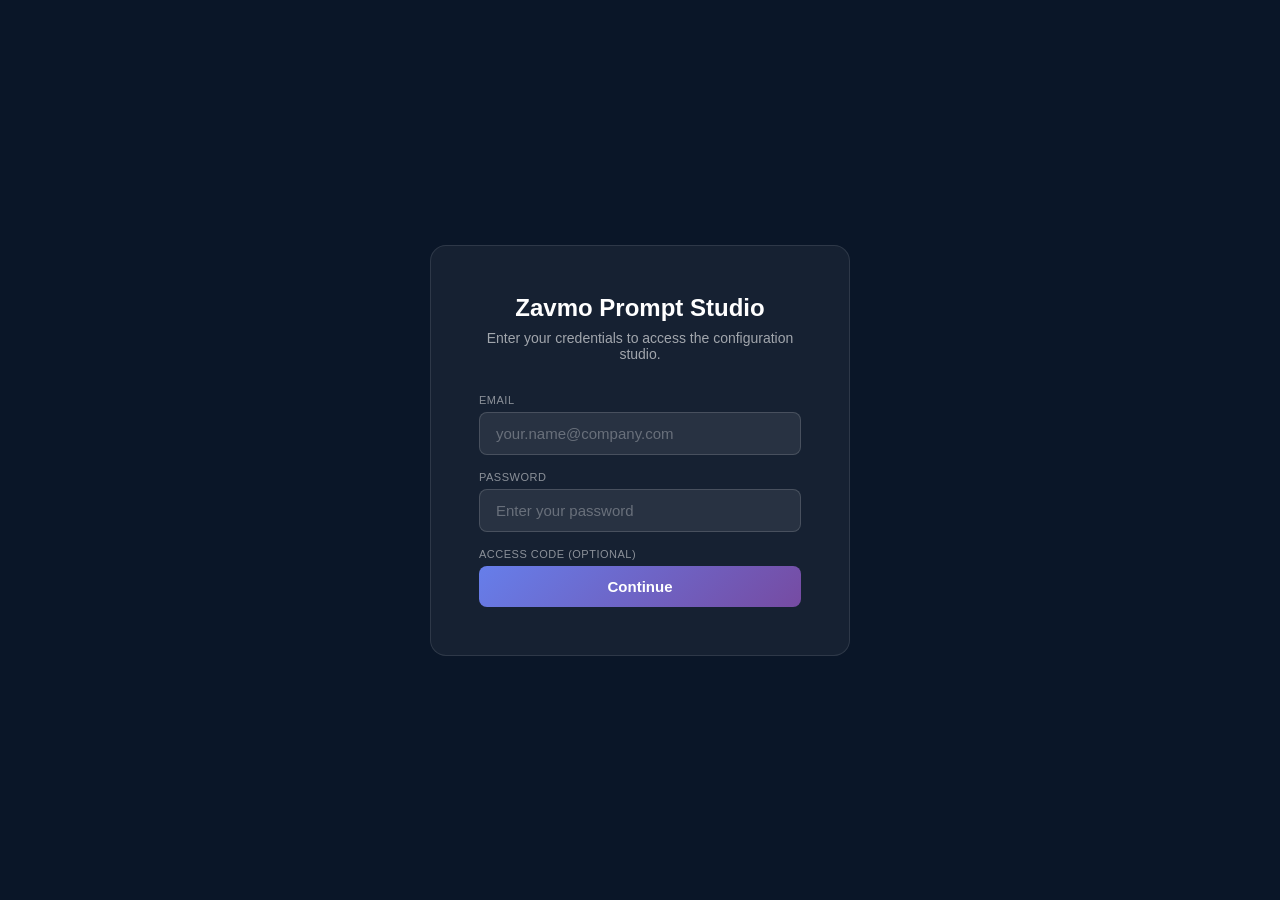
==== index.html @ 0919b917 "Replace side-by-side comparison with tabbed layout for better simulation UX" ====
<!DOCTYPE html>
<html lang="en">
<head>
    <meta charset="UTF-8">
    <meta name="viewport" content="width=device-width, initial-scale=1.0">
    <title>Zavmo - Prompt Configuration Studio</title>
    <link rel="stylesheet" href="css/styles.css">
</head>
<body>
    <!-- ACCESS GATE -->
    <div id="access-gate">
        <div class="gate-card">
            <h1>Zavmo Prompt Studio</h1>
            <p>Enter your credentials to access the configuration studio.</p>
            <label for="gate-email">Email</label>
            <input type="email" id="gate-email" placeholder="your.name@company.com" autocomplete="email">
            <label for="gate-password">Password</label>
            <input type="password" id="gate-password" placeholder="Enter your password" autocomplete="current-password">
            <label for="gate-code">Access Code (optional)</label>
            <input type="text" id="gate-code" placeholder="Enter access code if provided" autocomplete="off" style="display:none;">
            <button onclick="checkAccess()">Continue</button>
            <div class="gate-error" id="gate-error">Invalid email or password.</div>
        </div>
    </div>

    <div class="app-container">
        <!-- HEADER -->
        <header class="header">
            <div class="header-content">
                <div class="logo-section">
                    <div class="logo">ZAVMO</div>
                    <div class="logo-subtitle">Prompt Configuration Studio</div>
                </div>
                <nav class="nav-tabs">
                    <button class="nav-tab active" data-tab="characters">Characters</button>
                    <button class="nav-tab" data-tab="agent13" style="color: #00d9c0;">Agent 13</button>
                    <button class="nav-tab" data-tab="sim-compare">Simulation & Comparison</button>
                    <button class="nav-tab" data-tab="learning-specs">Learning Specs</button>
                    <button class="nav-tab" data-tab="job-descriptions">Job Descriptions</button>
                    <button class="nav-tab" data-tab="xapi-analytics">xAPI Analytics</button>
                </nav>
            </div>
        </header>

        <!-- MAIN CONTENT -->
        <div class="main-content">
            <!-- LEFT PANEL: CHARACTER PROMPTS -->
            <!-- CHARACTERS PAGE (full-width, mirrors Agent 13 layout) -->
            <div id="characters-page" style="width: 100%; overflow-y: auto;">
                <div class="panel" style="width: 100%;">
                    <div style="width: 100%; box-sizing: border-box; padding: 24px;">

                        <!-- HEADER — Character Selector + Metadata -->
                        <div style="display: flex; align-items: center; justify-content: space-between; margin-bottom: 32px; padding-bottom: 20px; border-bottom: 1px solid rgba(0,217,192,0.2);">
                            <div style="display: flex; align-items: center; gap: 16px;">
                                <div style="width: 48px; height: 48px; border-radius: 12px; background: rgba(0,217,192,0.15); display: flex; align-items: center; justify-content: center; font-size: 20px; color: #00d9c0;" id="colour-swatch">12</div>
                                <div>
                                    <h2 style="color: #ffffff; font-size: 22px; margin: 0;">Teaching Characters</h2>
                                    <p style="color: rgba(255,255,255,0.5); font-size: 13px; margin: 4px 0 0 0;">12 pedagogical characters · Bloom's taxonomy progression · Personalised learning paths</p>
                                </div>
                            </div>
                            <div style="display: flex; align-items: center; gap: 12px;">
                                <select id="character-select" style="background: rgba(0,217,192,0.1); border: 1px solid rgba(0,217,192,0.3); color: #ffffff; padding: 8px 14px; border-radius: 8px; font-size: 13px; cursor: pointer; min-width: 240px;">
                                    <option value="foundation-builder">The Foundation Builder</option>
                                    <option value="challenge-coach">The Challenge Coach</option>
                                    <option value="career-navigator">The Career Navigator</option>
                                    <option value="experiment-space">The Experiment Space</option>
                                    <option value="pattern-connector">The Pattern Connector (Maya Patel)</option>
                                    <option value="practical-builder">The Practical Builder (Alex Thompson)</option>
                                    <option value="systems-analyst">The Systems Analyst (Kenji Tanaka)</option>
                                    <option value="collaboration-guide">The Collaboration Guide (Sofia Rodriguez)</option>
                                    <option value="creative-catalyst">The Creative Catalyst (Aisha Williams)</option>
                                    <option value="evidence-evaluator">The Evidence Evaluator</option>
                                    <option value="qualification-certifier">The Qualification Certifier</option>
                                    <option value="integrator">The Integrator</option>
                                </select>
                            </div>
                        </div>

                        <!-- CHARACTER METADATA -->
                        <div style="display: grid; grid-template-columns: 1fr 1fr 1fr 1fr; gap: 16px; margin-bottom: 32px;">
                            <div style="background: rgba(0,217,192,0.08); border: 1px solid rgba(0,217,192,0.2); border-radius: 12px; padding: 16px;">
                                <div style="color: rgba(255,255,255,0.5); font-size: 11px; text-transform: uppercase; letter-spacing: 0.5px; margin-bottom: 6px;">Bloom's Level</div>
                                <div style="color: #ffffff; font-size: 14px; font-weight: 500;" id="blooms-level">Remember, Understand</div>
                            </div>
                            <div style="background: rgba(0,217,192,0.08); border: 1px solid rgba(0,217,192,0.2); border-radius: 12px; padding: 16px;">
                                <div style="color: rgba(255,255,255,0.5); font-size: 11px; text-transform: uppercase; letter-spacing: 0.5px; margin-bottom: 6px;">Intelligence Type</div>
                                <div style="color: #ffffff; font-size: 14px; font-weight: 500;" id="intelligence-type">Foundation Building</div>
                            </div>
                            <div style="background: rgba(0,217,192,0.08); border: 1px solid rgba(0,217,192,0.2); border-radius: 12px; padding: 16px;">
                                <div style="color: rgba(255,255,255,0.5); font-size: 11px; text-transform: uppercase; letter-spacing: 0.5px; margin-bottom: 6px;">Voice Pattern</div>
                                <div style="color: #ffffff; font-size: 14px; font-weight: 500;" id="voice-pattern">Encouraging Mentor</div>
                            </div>
                            <div style="background: rgba(0,217,192,0.08); border: 1px solid rgba(0,217,192,0.2); border-radius: 12px; padding: 16px;">
                                <div style="color: rgba(255,255,255,0.5); font-size: 11px; text-transform: uppercase; letter-spacing: 0.5px; margin-bottom: 6px;">Export / Import</div>
                                <div style="display: flex; gap: 8px; flex-wrap: wrap;">
                                    <button id="export-all-btn" style="background: rgba(0,217,192,0.15); border: 1px solid rgba(0,217,192,0.3); color: #00d9c0; padding: 4px 12px; border-radius: 6px; cursor: pointer; font-size: 12px;">Export All</button>
                                    <button id="import-btn" style="background: rgba(255,255,255,0.1); border: 1px solid rgba(255,255,255,0.2); color: rgba(255,255,255,0.7); padding: 4px 12px; border-radius: 6px; cursor: pointer; font-size: 12px;">Import</button>
                                    <button id="push-all-zavmo-btn" style="background: linear-gradient(135deg, #7c3aed, #00d9c0); border: none; color: #fff; padding: 4px 12px; border-radius: 6px; cursor: pointer; font-weight: 600; font-size: 12px;" title="Push all 12 character prompts + Teaching Charter to Zavmo">&#9889; Push All</button>
                                </div>
                            </div>
                        </div>

                        <!-- TEACHING CHARTER (first, like Agent 13 Charter) -->
                        <div style="margin-bottom: 32px; background: rgba(0,217,192,0.05); border: 1px solid rgba(0,217,192,0.25); border-radius: 12px; padding: 24px;">
                            <div style="display: flex; align-items: center; justify-content: space-between; margin-bottom: 16px;">
                                <div style="display: flex; align-items: center; gap: 10px;">
                                    <h3 style="color: #00d9c0; font-size: 14px; text-transform: uppercase; letter-spacing: 1px; margin: 0;">Teaching Charter</h3>
                                    <span style="background: rgba(0,217,192,0.15); color: #00d9c0; font-size: 10px; padding: 2px 8px; border-radius: 4px; font-weight: 600;">MANDATORY</span>
                                </div>
                                <div style="display: flex; gap: 8px;">
                                    <button id="charter-panel-header" style="background: rgba(0,217,192,0.15); border: 1px solid rgba(0,217,192,0.3); color: #00d9c0; padding: 6px 14px; border-radius: 6px; cursor: pointer; font-size: 12px;">Edit Charter</button>
                                </div>
                            </div>
                            <p style="color: rgba(255,255,255,0.6); font-size: 12px; line-height: 1.6; margin: 0 0 16px 0;">This charter is appended to every API call for all 12 characters and Agent 13. It governs how all characters teach, assess, and respond. Edit here and it applies everywhere.</p>
                            <!-- Read-only view -->
                            <div id="charter-preview" style="background: rgba(0,0,0,0.3); border-radius: 8px; padding: 16px; max-height: 300px; overflow-y: auto;">
                                <pre id="charter-preview-text" style="color: rgba(255,255,255,0.8); font-size: 12px; line-height: 1.7; margin: 0; white-space: pre-wrap; font-family: inherit;"></pre>
                            </div>
                            <!-- Edit view (hidden by default) -->
                            <div id="charter-panel-body" style="display: none; margin-top: 16px;">
                                <textarea class="prompt-textarea" id="teaching-charter-textarea" style="width: 100%; min-height: 400px; background: rgba(0,0,0,0.4); border: 1px solid rgba(0,217,192,0.3); border-radius: 8px; padding: 16px; color: rgba(255,255,255,0.9); font-size: 12px; line-height: 1.7; resize: vertical; font-family: inherit;" spellcheck="false" placeholder="Teaching Charter will appear here..."></textarea>
                                <div style="display: flex; gap: 8px; margin-top: 12px; align-items: center;">
                                    <button id="save-charter-btn" style="background: #00d9c0; border: none; color: #1a1a2e; padding: 8px 20px; border-radius: 6px; cursor: pointer; font-weight: 600; font-size: 12px;">Save Charter</button>
                                    <button id="reset-charter-btn" style="background: rgba(255,255,255,0.1); border: 1px solid rgba(255,255,255,0.2); color: rgba(255,255,255,0.7); padding: 8px 20px; border-radius: 6px; cursor: pointer; font-size: 12px;">Reset to Default</button>
                                    <span id="charter-save-status" style="display: none; color: #00d9c0; font-size: 12px; margin-left: 8px;">Charter saved successfully.</span>
                                </div>
                            </div>
                        </div>

                        <!-- CHARACTER SYSTEM PROMPT -->
                        <div style="margin-bottom: 32px; background: rgba(0,217,192,0.03); border: 1px solid rgba(0,217,192,0.15); border-radius: 12px; padding: 24px;">
                            <div style="display: flex; align-items: center; justify-content: space-between; margin-bottom: 16px;">
                                <div style="display: flex; align-items: center; gap: 10px;">
                                    <h3 style="color: #00d9c0; font-size: 14px; text-transform: uppercase; letter-spacing: 1px; margin: 0;">Character System Prompt</h3>
                                    <span style="background: rgba(0,217,192,0.15); color: #00d9c0; font-size: 10px; padding: 2px 8px; border-radius: 4px; font-weight: 600;">EDITABLE</span>
                                </div>
                                <div style="display: flex; gap: 8px;">
                                    <button id="save-prompt-btn" style="background: #00d9c0; border: none; color: #1a1a2e; padding: 6px 14px; border-radius: 6px; cursor: pointer; font-weight: 600; font-size: 12px;">Save Prompt</button>
                                    <button id="copy-prompt-btn" style="background: rgba(0,217,192,0.15); border: 1px solid rgba(0,217,192,0.3); color: #00d9c0; padding: 6px 14px; border-radius: 6px; cursor: pointer; font-size: 12px;">Copy to Clipboard</button>
                                    <button id="push-to-zavmo-btn" style="background: linear-gradient(135deg, #7c3aed, #00d9c0); border: none; color: #fff; padding: 6px 14px; border-radius: 6px; cursor: pointer; font-weight: 600; font-size: 12px; display: flex; align-items: center; gap: 6px;" title="Push this prompt to the live Zavmo application">&#9889; Push to Zavmo</button>
                                </div>
                            </div>
                            <p style="color: rgba(255,255,255,0.6); font-size: 12px; line-height: 1.6; margin: 0 0 16px 0;">The system prompt for the selected character. The Teaching Charter above is automatically appended to this prompt in every API call.</p>
                            <textarea class="prompt-textarea" id="prompt-textarea" style="width: 100%; min-height: 400px; background: rgba(0,0,0,0.4); border: 1px solid rgba(0,217,192,0.3); border-radius: 8px; padding: 16px; color: rgba(255,255,255,0.9); font-size: 12px; line-height: 1.7; resize: vertical; font-family: 'SF Mono', 'Fira Code', monospace;" spellcheck="false" placeholder="Character prompt will appear here..."></textarea>
                        </div>

                    </div>
                </div>
            </div>
            <!-- END CHARACTERS PAGE -->

            <!-- SIM & COMPARE PAGE (hidden by default) -->
            <div id="sim-compare-page" style="display: none; width: 100%; gap: 0; height: 100%; flex-direction: column;">

                <!-- HEADER -->
                <div style="width: 100%; box-sizing: border-box; padding: 24px 32px 0 32px;">
                    <div style="display: flex; align-items: center; justify-content: space-between; margin-bottom: 32px; padding-bottom: 20px; border-bottom: 1px solid rgba(0,217,192,0.2);">
                        <div style="display: flex; align-items: center; gap: 16px;">
                            <div style="width: 48px; height: 48px; border-radius: 12px; background: rgba(0,217,192,0.15); display: flex; align-items: center; justify-content: center;">
                                <svg width="24" height="24" viewBox="0 0 24 24" fill="none" stroke="#00d9c0" stroke-width="2" stroke-linecap="round" stroke-linejoin="round"><path d="M9 19V6l12-3v13"/><circle cx="6" cy="19" r="3"/><circle cx="18" cy="16" r="3"/></svg>
                            </div>
                            <div>
                                <h2 style="color: #ffffff; font-size: 22px; margin: 0;">Simulation &amp; Comparison</h2>
                                <p style="color: rgba(255,255,255,0.5); font-size: 13px; margin: 4px 0 0 0;">Configure units, simulate character responses, and compare outputs side by side</p>
                            </div>
                        </div>
                    </div>
                </div>

                <!-- UNIT CONFIGURATION BAR (at top of sim-compare page) -->
                <div style="width: 100%; background: rgba(0,217,192,0.03); border-bottom: 1px solid rgba(0,217,192,0.15); padding: 16px 32px;">
                    <div class="qualification-selector-panel" id="qual-panel">
                        <div style="display: flex; justify-content: space-between; align-items: center; cursor: pointer;" id="qual-panel-header">
                            <div style="display: flex; align-items: center; gap: 10px;">
                                <h3 style="color: #00d9c0; font-size: 14px; text-transform: uppercase; letter-spacing: 1px; margin: 0;">Unit Configuration</h3>
                                <span style="background: rgba(0,217,192,0.15); color: #00d9c0; font-size: 10px; padding: 2px 8px; border-radius: 4px; font-weight: 600;">CONFIGURE BEFORE SIMULATING</span>
                            </div>
                            <span id="qual-panel-toggle" style="color: #00d9c0; font-size: 18px; transition: transform 0.3s;">&#9660;</span>
                        </div>

                        <div id="qual-panel-body" style="margin-top: 16px;">
                            <div style="display: grid; grid-template-columns: 1fr 1fr; gap: 12px; margin-bottom: 16px;">
                                <div class="qualification-dropdown-group">
                                    <label class="input-label" for="country-select">Country / Education System</label>
                                    <select id="country-select" class="input-field">
                                        <option value="uk">United Kingdom (OFQUAL)</option>
                                        <option value="au">Australia (AQF)</option>
                                        <option value="de">Germany (DQR)</option>
                                    </select>
                                </div>
                                <div style="display: flex; flex-direction: column; gap: 8px;">
                                    <span class="input-label">Framework</span>
                                    <div class="input-field" id="framework-display" style="background: rgba(10,22,40,0.5); cursor: default;">OFQUAL — Office of Qualifications and Examinations Regulation</div>
                                </div>
                            </div>

                            <div class="qualification-source-row">
                                <div class="qualification-dropdown-group">
                                    <label class="input-label" for="qualification-select">Qualification</label>
                                    <select id="qualification-select" class="input-field">
                                        <option value="">Select a qualification...</option>
                                    </select>
                                </div>
                                <div class="unit-dropdown-group">
                                    <label class="input-label" for="unit-select">Unit</label>
                                    <select id="unit-select" class="input-field">
                                        <option value="">Select a unit...</option>
                                    </select>
                                </div>
                                <button class="api-connector-btn" id="fetch-api-btn">Fetch from API</button>
                            </div>

                            <div class="readonly-fields" id="qual-readonly-fields">
                                <div class="readonly-field">
                                    <span class="readonly-label">Lesson Topic</span>
                                    <div class="readonly-value" id="lesson-topic-display">—</div>
                                    <button class="edit-btn" id="edit-lesson-topic-btn" title="Edit lesson topic">✎</button>
                                </div>
                                <div class="readonly-field">
                                    <span class="readonly-label">Credits</span>
                                    <div class="readonly-value" id="credits-display">—</div>
                                </div>
                                <div class="readonly-field full-width">
                                    <span class="readonly-label">Learning Objective</span>
                                    <div class="readonly-value" id="learning-objective-display">—</div>
                                    <button class="edit-btn" id="edit-objective-btn" title="Edit learning objective">✎</button>
                                </div>
                                <div class="readonly-field full-width">
                                    <span class="readonly-label">Learning Outcomes (LO)</span>
                                    <div class="readonly-value" id="learning-outcomes-display">—</div>
                                    <button class="edit-btn" id="edit-outcomes-btn" title="Edit learning outcomes">✎</button>
                                </div>
                                <div class="readonly-field full-width">
                                    <span class="readonly-label">Assessment Criteria (AC)</span>
                                    <div class="readonly-value" id="assessment-criteria-display">—</div>
                                    <button class="edit-btn" id="edit-criteria-btn" title="Edit assessment criteria">✎</button>
                                </div>
                                <div class="readonly-field">
                                    <span class="readonly-label">Bloom's Level Range</span>
                                    <div class="readonly-value" id="blooms-display">—</div>
                                </div>
                            </div>
                        </div>
                    </div>
                </div>
                <!-- END UNIT CONFIGURATION BAR -->

                <!-- SUB-TAB BAR: Simulation | Compare Teachers -->
                <div class="sim-sub-tabs" id="sim-sub-tabs">
                    <button class="sim-sub-tab active" data-sim-tab="simulation" id="sim-sub-tab-simulation">Simulation</button>
                    <button class="sim-sub-tab" data-sim-tab="comparison" id="sim-sub-tab-comparison">Compare Teachers</button>
                </div>

                <!-- SIMULATION + COMPARISON (tabbed, full width) -->
                <div style="flex: 1; min-height: 0; position: relative;">

                <!-- SIMULATION TAB -->
                <div class="panel sim-tab-panel active" id="simulation-panel" style="min-width: 0; overflow-y: auto; padding: 32px; background: #0a1628;">
                    <div class="tab-content active" id="simulation-tab">
                        <!-- PRE-LESSON VIEW -->
                        <div class="pre-lesson-view" id="pre-lesson-view">
                            <!-- API Settings Toggle -->
                            <button class="chat-btn secondary" id="toggle-api-settings" style="width: 100%; margin-bottom: 16px;">API Settings</button>

                            <!-- API Settings Panel -->
                            <div class="api-settings-panel" id="api-settings-panel">
                                <div class="api-settings-row full">
                                    <div class="input-group">
                                        <label class="input-label">API Provider</label>
                                        <select class="input-field" id="api-provider">
                                            <option value="local">Local (No API)</option>
                                            <option value="zavmo-cloud">Zavmo Cloud (Recommended)</option>
                                            <option value="openai">OpenAI</option>
                                            <option value="anthropic">Anthropic</option>
                                            <option value="azure">Azure OpenAI</option>
                                        </select>
                                    </div>
                                </div>

                                <div class="api-settings-row" id="api-key-row" style="display: none;">
                                    <div class="input-group">
                                        <label class="input-label">API Key</label>
                                        <input type="password" class="input-field" id="api-key" placeholder="Enter your API key">
                                    </div>
                                </div>

                                <div class="api-settings-row" id="model-row" style="display: none;">
                                    <div class="input-group">
                                        <label class="input-label">Model</label>
                                        <select class="input-field" id="api-model">
                                            <option value="gpt-4o">GPT-4o</option>
                                            <option value="gpt-4o-mini">GPT-4o Mini</option>
                                            <option value="claude-opus-4-5-20251101">Claude Opus 4.5</option>
                                            <option value="claude-sonnet-4-5-20250929">Claude Sonnet 4.5</option>
                                        </select>
                                    </div>
                                    <div class="input-group">
                                        <label class="input-label">Temperature</label>
                                        <div class="slider-container">
                                            <input type="range" id="temperature-slider" min="0" max="1" step="0.1" value="0.7">
                                            <span class="slider-value" id="temperature-value">0.7</span>
                                        </div>
                                    </div>
                                </div>

                                <div class="api-settings-row full" id="api-button-row" style="display: none;">
                                    <button class="button button-primary" id="connect-api-btn" style="width: 100%;">Connect API</button>
                                </div>
                            </div>

                            <!-- Pre-lesson card -->
                            <div class="pre-lesson-card">
                                <h2 class="pre-lesson-title">Ready to Begin?</h2>
                                <p class="pre-lesson-text">Configure a unit using the panel above, then click Start Lesson to begin the simulation.</p>
                                <button class="chat-btn" id="start-lesson-btn" style="width: 100%;">Start Lesson</button>
                            </div>
                        </div>

                        <!-- LESSON VIEW -->
                        <div class="lesson-view" id="lesson-view" style="display: none; flex-direction: column; height: 100%; gap: 0;">
                            <!-- HEADER BAR -->
                            <div class="lesson-header-bar">
                                <div class="lesson-header-left">
                                    <button class="lesson-back-btn" id="lesson-back-btn">&lt; Back</button>
                                    <span class="lesson-unit-title" id="lesson-unit-title">Unit Title</span>
                                    <span class="lesson-learning-badge">Learning</span>
                                </div>
                                <div class="lesson-header-center">
                                    <div class="lesson-character-icon" id="lesson-character-icon">≋</div>
                                    <div class="lesson-character-badge">
                                        <div>
                                            <span class="lesson-character-name" id="lesson-character-name">Character</span>
                                            <span class="lesson-character-subtitle" id="lesson-character-subtitle">Subtitle</span>
                                        </div>
                                        <button class="lesson-character-dropdown" id="lesson-character-dropdown">▼</button>
                                    </div>
                                </div>
                                <div class="lesson-header-right">
                                    <button class="lesson-end-session-btn" id="end-session-btn">End Session</button>
                                </div>
                            </div>

                            <!-- OBJECTIVE BAR -->
                            <div class="objective-bar">
                                <div class="objective-bar-left">
                                    <span class="objective-label">Objective:</span>
                                    <span class="objective-text" id="objective-text">Learning objective...</span>
                                </div>
                                <div class="objective-badges">
                                    <span class="bloom-badge" id="bloom-badge">Bloom: Level 2 — Understand</span>
                                    <div class="objective-progress">
                                        <div class="objective-progress-bar">
                                            <div class="objective-progress-fill" id="objective-progress-fill" style="width: 0%;"></div>
                                        </div>
                                        <span class="objective-progress-text" id="objective-progress-text">0%</span>
                                    </div>
                                </div>
                            </div>

                            <!-- COLLAPSIBLE OBJECTIVES SECTION -->
                            <div class="objectives-section">
                                <div class="objectives-header" id="objectives-header">
                                    <span class="objectives-toggle-icon" id="objectives-toggle-icon">▶</span>
                                    <span>Learning objectives, outcomes & assessment criteria</span>
                                </div>
                                <div class="objectives-body" id="objectives-body">
                                    <div class="progress-objective" id="progress-objective"></div>
                                    <div class="progress-section-label">Learning Outcomes</div>
                                    <div id="progress-lo-list"></div>
                                    <div class="progress-section-label">Assessment Criteria</div>
                                    <div id="progress-ac-list"></div>
                                </div>
                            </div>

                            <!-- MAIN CONTENT AREA - Chat & Sidebar -->
                            <div class="lesson-main-area">
                                <!-- CHAT COLUMN -->
                                <div class="lesson-chat-column">
                                    <!-- Chat Output -->
                                    <div class="chat-output" id="chat-output"></div>

                                    <!-- Helper Text -->
                                    <div class="lesson-helper-text">Ask your teacher any questions below. When you're ready for the next part, click the button.</div>

                                    <!-- Chat Input Area -->
                                    <div class="chat-input-area" id="chat-input-area">
                                        <input type="text" class="lesson-chat-input-field" id="learner-input" placeholder="Ask a question about this topic..." disabled>
                                        <button class="chat-input-mic-btn" id="mic-btn" title="Microphone" disabled>🎤</button>
                                        <button class="chat-input-send-btn" id="send-btn" title="Send message" disabled>✈</button>
                                    </div>

                                    <!-- Continue Button -->
                                    <button class="lesson-continue-btn" id="lesson-continue-btn">Continue to next part</button>
                                </div>

                                <!-- xAPI SIDEBAR -->
                                <div class="lesson-sidebar">
                                    <!-- Sidebar Header -->
                                    <div class="lesson-sidebar-header">
                                        <div class="lesson-sidebar-header-left">
                                            <button class="lesson-sidebar-collapse-btn" id="lesson-sidebar-collapse">◀</button>
                                            <div>
                                                <div class="lesson-sidebar-title">xAPI Statements</div>
                                                <div class="lesson-sidebar-subtitle">Real-time learning analytics</div>
                                            </div>
                                        </div>
                                        <span class="lesson-sidebar-badge" id="lesson-statement-count">0 statements</span>
                                    </div>

                                    <!-- Session Info -->
                                    <div class="lesson-sidebar-section">
                                        <div class="lesson-sidebar-info-row">
                                            <span class="lesson-sidebar-label">Session ID</span>
                                            <span class="lesson-sidebar-value" id="lesson-session-id">...</span>
                                        </div>
                                        <div class="lesson-sidebar-info-row">
                                            <span class="lesson-sidebar-label">Character</span>
                                            <span class="lesson-sidebar-value teal" id="lesson-sidebar-character">builder</span>
                                        </div>
                                        <div class="lesson-sidebar-divider"></div>
                                    </div>

                                    <!-- Learning Objectives -->
                                    <div class="lesson-learning-objectives">
                                        <div class="lesson-lo-title">Learning Objectives</div>
                                        <div id="lesson-sidebar-lo-list"></div>
                                    </div>

                                    <!-- Assessment Criteria -->
                                    <div class="lesson-learning-objectives" id="lesson-sidebar-ac-section" style="display: none;">
                                        <div class="lesson-lo-title" style="color: #5B9BD5;">Assessment Criteria</div>
                                        <div id="lesson-sidebar-ac-list"></div>
                                    </div>

                                    <!-- xAPI Feed -->
                                    <div style="flex: 1; overflow-y: auto; border-bottom: 1px solid rgba(26, 58, 92, 0.5);">
                                        <div id="xapi-toggle" style="padding: 10px 16px; cursor: pointer; display: flex; align-items: center; gap: 6px; border-bottom: 1px solid rgba(26,58,92,0.3); user-select: none;">
                                            <span id="xapi-toggle-icon" style="color: #00d9c0; font-size: 10px;">▼</span>
                                            <span style="font-size: 11px; font-weight: 600; color: #8b9cb6; text-transform: uppercase; letter-spacing: 0.5px;">xAPI Feed</span>
                                        </div>
                                        <div id="xapi-preview" style="display: block;">
                                            <div class="xapi-feed" id="xapi-feed"></div>
                                        </div>
                                    </div>

                                    <!-- Sidebar Continue Button -->
                                    <div class="lesson-sidebar-continue">
                                        <button class="lesson-continue-btn" id="lesson-sidebar-continue-btn">Continue to next part</button>
                                    </div>
                                </div>
                            </div>
                        </div>
                    </div>

                </div>
                <!-- END SIMULATION SIDE -->

                <!-- COMPARE TEACHERS TAB -->
                <div class="panel sim-tab-panel" id="comparison-panel" style="min-width: 0; overflow-y: auto; padding: 32px; background: #0a1628; display: none;">
                    <div class="tab-content active" id="comparison-tab">
                        <div class="comparison-container" id="comparison-container"></div>
                    </div>
                </div>
                <!-- END COMPARE TEACHERS TAB -->

                </div>
                <!-- END SIMULATION + COMPARISON TABBED -->
            </div>
            <!-- END SIM & COMPARE PAGE -->

            <!-- LEARNING SPECIFICATIONS PAGE (hidden by default) -->
            <div id="learning-specs-page" style="display: none; width: 100%; overflow-y: auto;">
                <div class="panel" style="width: 100%;">
                    <div style="width: 100%; box-sizing: border-box; padding: 24px;">

                        <!-- HEADER -->
                        <div style="display: flex; align-items: center; justify-content: space-between; margin-bottom: 32px; padding-bottom: 20px; border-bottom: 1px solid rgba(0,217,192,0.2);">
                            <div style="display: flex; align-items: center; gap: 16px;">
                                <div style="width: 48px; height: 48px; border-radius: 12px; background: rgba(0,217,192,0.15); display: flex; align-items: center; justify-content: center;">
                                    <svg width="24" height="24" viewBox="0 0 24 24" fill="none" stroke="#00d9c0" stroke-width="2" stroke-linecap="round" stroke-linejoin="round"><path d="M4 19.5A2.5 2.5 0 0 1 6.5 17H20"/><path d="M6.5 2H20v20H6.5A2.5 2.5 0 0 1 4 19.5v-15A2.5 2.5 0 0 1 6.5 2z"/><line x1="8" y1="7" x2="16" y2="7"/><line x1="8" y1="11" x2="14" y2="11"/></svg>
                                </div>
                                <div>
                                    <h2 style="color: #ffffff; font-size: 22px; margin: 0;">Learning Specifications</h2>
                                    <p style="color: rgba(255,255,255,0.5); font-size: 13px; margin: 4px 0 0 0;">Browse, filter and explore qualifications from OFQUAL, NOS and other awarding bodies.</p>
                                </div>
                            </div>
                        </div>

                        <!-- SEARCH & FILTER SECTION -->
                        <div style="background: rgba(13, 30, 54, 0.6); backdrop-filter: blur(20px); border: 1px solid rgba(26, 58, 92, 0.5); border-radius: 16px; padding: 24px; margin-bottom: 32px;">

                            <!-- Search bar -->
                            <div style="position: relative; margin-bottom: 16px;">
                                <svg style="position: absolute; left: 14px; top: 50%; transform: translateY(-50%); color: #6b7c93; width: 18px; height: 18px;" xmlns="http://www.w3.org/2000/svg" viewBox="0 0 24 24" fill="none" stroke="currentColor" stroke-width="2" stroke-linecap="round" stroke-linejoin="round"><circle cx="11" cy="11" r="8"/><path d="m21 21-4.3-4.3"/></svg>
                                <input type="text" id="ls-search-input" placeholder="Search qualifications..." style="width: 100%; background: rgba(10, 22, 40, 0.7); border: 1px solid rgba(26, 58, 92, 0.5); border-radius: 12px; padding: 14px 16px 14px 44px; font-size: 14px; color: #ffffff; font-family: inherit; outline: none;" aria-label="Search learning specifications">
                            </div>

                            <!-- Filter row -->
                            <div class="jd-filter-row">
                                <span class="jd-filter-label">Sort by:</span>
                                <select id="ls-sort-dropdown" class="jd-filter-dropdown" aria-label="Sort learning specifications">
                                    <option value="popular">Most Popular</option>
                                    <option value="recent">Recently Updated</option>
                                    <option value="alpha">Alphabetical (A-Z)</option>
                                </select>
                                <span class="jd-filter-label" style="margin-left: 24px;">Filter by:</span>
                                <select id="ls-filter-country" class="jd-filter-dropdown" aria-label="Filter by country">
                                    <option value="">All Countries</option>
                                    <option value="uk">United Kingdom</option>
                                    <option value="us">United States</option>
                                    <option value="au">Australia</option>
                                    <option value="ca">Canada</option>
                                    <option value="ie">Ireland</option>
                                    <option value="eu">European Union</option>
                                    <option value="intl">International</option>
                                </select>
                                <select id="ls-filter-language" class="jd-filter-dropdown" aria-label="Filter by language">
                                    <option value="">All Languages</option>
                                    <option value="en">English</option>
                                    <option value="cy">Welsh</option>
                                    <option value="gd">Gaelic</option>
                                    <option value="fr">French</option>
                                    <option value="de">German</option>
                                    <option value="es">Spanish</option>
                                    <option value="zh">Mandarin</option>
                                </select>
                                <select id="ls-filter-level" class="jd-filter-dropdown" aria-label="Filter by level">
                                    <option value="">All Levels</option>
                                    <option value="1">Level 1</option>
                                    <option value="2">Level 2</option>
                                    <option value="3">Level 3</option>
                                    <option value="4">Level 4</option>
                                    <option value="5">Level 5</option>
                                    <option value="6">Level 6</option>
                                </select>
                            </div>
                        </div>

                        <!-- Stats cards (hidden, loaded by API) -->
                        <div class="ls-stats-grid" id="ls-stats-grid" style="display: none;">
                            <div class="ls-stat-card">
                                <div class="ls-stat-label">OFQUAL Qualifications</div>
                                <div class="ls-stat-value" id="ls-stat-ofqual">--</div>
                                <div class="ls-stat-detail" id="ls-stat-ofqual-detail">Loading...</div>
                            </div>
                            <div class="ls-stat-card">
                                <div class="ls-stat-label">NOS Standards</div>
                                <div class="ls-stat-value" id="ls-stat-nos">--</div>
                                <div class="ls-stat-detail" id="ls-stat-nos-detail">Loading...</div>
                            </div>
                            <div class="ls-stat-card">
                                <div class="ls-stat-label">Job Descriptions</div>
                                <div class="ls-stat-value" id="ls-stat-jd">--</div>
                                <div class="ls-stat-detail" id="ls-stat-jd-detail">Loading...</div>
                            </div>
                            <div class="ls-stat-card">
                                <div class="ls-stat-label">Frameworks</div>
                                <div class="ls-stat-value" id="ls-stat-frameworks">--</div>
                                <div class="ls-stat-detail" id="ls-stat-frameworks-detail">Loading...</div>
                            </div>
                        </div>

                        <!-- Search/Filter controls (used by existing JS) -->
                        <div style="display: none;">
                            <button id="ls-search-btn">Search</button>
                            <button id="ls-refresh-btn">Refresh</button>
                            <select id="ls-filter-sector"><option value="">All Sectors</option></select>
                            <select id="ls-filter-type"><option value="">All Types</option><option value="ofqual">OFQUAL Only</option><option value="nos">NOS Only</option><option value="jd">Job Descriptions Only</option></select>
                            <button id="ls-clear-filters">Clear Filters</button>
                            <div id="ls-result-tabs">
                                <button class="ls-tab-btn active" data-ls-tab="all">All Results</button>
                                <button class="ls-tab-btn" data-ls-tab="ofqual">OFQUAL</button>
                                <button class="ls-tab-btn" data-ls-tab="nos">NOS</button>
                                <button class="ls-tab-btn" data-ls-tab="jd">Job Descriptions</button>
                            </div>
                        </div>

                        <!-- Results header -->
                        <div class="ls-results-header" id="ls-results-header" style="margin-bottom: 24px;">
                            <span id="ls-results-count">6 results</span>
                            <span id="ls-results-query"></span>
                        </div>

                        <!-- Results grid -->
                        <div id="ls-results-container">
                            <div class="ls-results-grid" id="ls-results-grid">
                                <!-- Cards populated by JavaScript -->
                            </div>
                            <div class="ls-empty-state" id="ls-empty-state" style="display: none;">
                                <div class="ls-empty-icon">
                                    <svg width="48" height="48" viewBox="0 0 24 24" fill="none" stroke="currentColor" stroke-width="1.5" stroke-linecap="round" stroke-linejoin="round"><circle cx="11" cy="11" r="8"/><line x1="21" y1="21" x2="16.65" y2="16.65"/></svg>
                                </div>
                                <div class="ls-empty-title">Search the learning database</div>
                                <div class="ls-empty-text">Enter a keyword to explore OFQUAL qualifications, NOS standards, and job descriptions stored in Neo4j</div>
                            </div>
                        </div>

                    </div>
                </div>
            </div>
            <!-- END LEARNING SPECIFICATIONS PAGE -->

            <!-- JOB DESCRIPTIONS PAGE (hidden by default) -->
            <div id="job-descriptions-page" style="display: none; width: 100%; overflow-y: auto;">
                <div class="panel" style="width: 100%;">
                    <div style="width: 100%; box-sizing: border-box; padding: 24px;">

                        <!-- HEADER -->
                        <div style="display: flex; align-items: center; justify-content: space-between; margin-bottom: 32px; padding-bottom: 20px; border-bottom: 1px solid rgba(0,217,192,0.2);">
                            <div style="display: flex; align-items: center; gap: 16px;">
                                <div style="width: 48px; height: 48px; border-radius: 12px; background: rgba(0,217,192,0.15); display: flex; align-items: center; justify-content: center;">
                                    <svg width="24" height="24" viewBox="0 0 24 24" fill="none" stroke="#00d9c0" stroke-width="2" stroke-linecap="round" stroke-linejoin="round"><path d="M16 21v-2a4 4 0 0 0-4-4H6a4 4 0 0 0-4 4v2"/><circle cx="9" cy="7" r="4"/><path d="M22 21v-2a4 4 0 0 0-3-3.87"/><path d="M16 3.13a4 4 0 0 1 0 7.75"/></svg>
                                </div>
                                <div>
                                    <h2 style="color: #ffffff; font-size: 22px; margin: 0;">Job Descriptions</h2>
                                    <p style="color: rgba(255,255,255,0.5); font-size: 13px; margin: 4px 0 0 0;">Search, review, and export the full job description library. Filter by industry, level, or title to find aligned qualifications.</p>
                                </div>
                            </div>
                        </div>

                        <!-- SEARCH & FILTER SECTION -->
                        <div style="background: rgba(13, 30, 54, 0.6); backdrop-filter: blur(20px); border: 1px solid rgba(26, 58, 92, 0.5); border-radius: 16px; padding: 24px; margin-bottom: 32px;">

                            <!-- Search bar -->
                            <div style="position: relative; margin-bottom: 16px;">
                                <svg style="position: absolute; left: 14px; top: 50%; transform: translateY(-50%); color: #6b7c93; width: 18px; height: 18px;" xmlns="http://www.w3.org/2000/svg" viewBox="0 0 24 24" fill="none" stroke="currentColor" stroke-width="2" stroke-linecap="round" stroke-linejoin="round"><circle cx="11" cy="11" r="8"/><path d="m21 21-4.3-4.3"/></svg>
                                <input type="text" id="jd-search-input" placeholder="Search by job title, keyword..." style="width: 100%; background: rgba(10, 22, 40, 0.7); border: 1px solid rgba(26, 58, 92, 0.5); border-radius: 12px; padding: 14px 16px 14px 44px; font-size: 14px; color: #ffffff; font-family: inherit; outline: none;" aria-label="Search job descriptions">
                            </div>

                            <!-- Filter row -->
                            <div class="jd-filter-row">
                                <span class="jd-filter-label">Sort by:</span>
                                <select id="jd-sort-dropdown" class="jd-filter-dropdown" aria-label="Sort job descriptions">
                                    <option value="popular">Most Popular</option>
                                    <option value="recent">Recently Updated</option>
                                    <option value="alpha">Alphabetical (A-Z)</option>
                                </select>
                                <span class="jd-filter-label" style="margin-left: 24px;">Filter by:</span>
                                <select id="jd-filter-country" class="jd-filter-dropdown" aria-label="Filter by country">
                                    <option value="">All Countries</option>
                                    <option value="uk">United Kingdom</option>
                                    <option value="us">United States</option>
                                    <option value="au">Australia</option>
                                    <option value="ca">Canada</option>
                                    <option value="ie">Ireland</option>
                                    <option value="eu">European Union</option>
                                    <option value="intl">International</option>
                                </select>
                                <select id="jd-filter-language" class="jd-filter-dropdown" aria-label="Filter by language">
                                    <option value="">All Languages</option>
                                    <option value="en">English</option>
                                    <option value="cy">Welsh</option>
                                    <option value="gd">Gaelic</option>
                                    <option value="fr">French</option>
                                    <option value="de">German</option>
                                    <option value="es">Spanish</option>
                                    <option value="zh">Mandarin</option>
                                </select>
                                <select id="jd-filter-industry" class="jd-filter-dropdown" aria-label="Filter by industry">
                                    <option value="">All Industries</option>
                                    <option value="technology">Technology</option>
                                    <option value="healthcare">Healthcare</option>
                                    <option value="finance">Finance &amp; Banking</option>
                                    <option value="construction">Construction</option>
                                    <option value="education">Education</option>
                                    <option value="retail">Retail</option>
                                    <option value="logistics">Logistics</option>
                                </select>
                                <select id="jd-filter-level" class="jd-filter-dropdown" aria-label="Filter by level">
                                    <option value="">All Levels</option>
                                    <option value="2">Level 2</option>
                                    <option value="3">Level 3</option>
                                    <option value="4">Level 4</option>
                                    <option value="5">Level 5</option>
                                    <option value="6">Level 6</option>
                                </select>
                            </div>
                        </div>

                        <!-- Results header -->
                        <div class="jd-results-header" style="margin-bottom: 24px;">
                            <div class="jd-results-count">Showing <strong id="jd-result-count">6</strong> of <strong>1,247</strong> job descriptions</div>
                        </div>

                        <!-- Results grid -->
                        <div class="jd-results-grid" id="jd-results-grid">
                            <!-- Cards populated by JavaScript -->
                        </div>

                        <!-- Pagination -->
                        <div class="jd-pagination" style="margin-top: 32px;">
                            <button class="jd-page-btn" aria-label="Previous page">
                                <svg xmlns="http://www.w3.org/2000/svg" viewBox="0 0 24 24" fill="none" stroke="currentColor" stroke-width="2" stroke-linecap="round" stroke-linejoin="round"><path d="m15 18-6-6 6-6"/></svg>
                            </button>
                            <button class="jd-page-btn active">1</button>
                            <button class="jd-page-btn">2</button>
                            <button class="jd-page-btn">3</button>
                            <button class="jd-page-btn">...</button>
                            <button class="jd-page-btn">42</button>
                            <button class="jd-page-btn" aria-label="Next page">
                                <svg xmlns="http://www.w3.org/2000/svg" viewBox="0 0 24 24" fill="none" stroke="currentColor" stroke-width="2" stroke-linecap="round" stroke-linejoin="round"><path d="m9 18 6-6-6-6"/></svg>
                            </button>
                        </div>

                    </div>
                </div>
            </div>
            <!-- END JOB DESCRIPTIONS PAGE -->

            <!-- JOB DESCRIPTION DETAIL OVERLAY -->
            <div class="jd-detail-overlay" id="jd-detail-overlay" onclick="closeJDDetailIfBackdrop(event, this)">
                <div class="jd-detail-panel" role="dialog" aria-modal="true" aria-label="Job description details">
                    <div class="jd-detail-header">
                        <div class="jd-detail-header-top">
                            <div>
                                <div class="jd-detail-title" id="jd-detail-title">Senior Software Engineer</div>
                                <div style="margin-top:6px;">
                                    <div class="jd-detail-meta-row" id="jd-detail-meta">
                                        <div class="jd-detail-meta-item">
                                            <svg xmlns="http://www.w3.org/2000/svg" viewBox="0 0 24 24" fill="none" stroke="currentColor" stroke-width="2" stroke-linecap="round" stroke-linejoin="round"><rect x="2" y="7" width="20" height="14" rx="2" ry="2"/><path d="M16 21V5a2 2 0 0 0-2-2h-4a2 2 0 0 0-2 2v16"/></svg>
                                            <span id="jd-detail-industry">Technology</span>
                                        </div>
                                        <div class="jd-detail-divider"></div>
                                        <div class="jd-detail-meta-item">
                                            <svg xmlns="http://www.w3.org/2000/svg" viewBox="0 0 24 24" fill="none" stroke="currentColor" stroke-width="2" stroke-linecap="round" stroke-linejoin="round"><path d="M2 3h6a4 4 0 0 1 4 4v14a3 3 0 0 0-3-3H2z"/><path d="M22 3h-6a4 4 0 0 0-4 4v14a3 3 0 0 1 3-3h7z"/></svg>
                                            <span id="jd-detail-level">Level 6 — Degree</span>
                                        </div>
                                        <div class="jd-detail-divider"></div>
                                        <div class="jd-detail-meta-item">
                                            <svg xmlns="http://www.w3.org/2000/svg" viewBox="0 0 24 24" fill="none" stroke="currentColor" stroke-width="2" stroke-linecap="round" stroke-linejoin="round"><circle cx="12" cy="12" r="10"/><polyline points="12 6 12 12 16 14"/></svg>
                                            <span id="jd-detail-updated">Updated 3 days ago</span>
                                        </div>
                                    </div>
                                </div>
                            </div>
                            <button class="jd-detail-close" onclick="closeJDDetail()" aria-label="Close detail panel">
                                <svg xmlns="http://www.w3.org/2000/svg" viewBox="0 0 24 24" fill="none" stroke="currentColor" stroke-width="2" stroke-linecap="round" stroke-linejoin="round"><path d="M18 6 6 18"/><path d="m6 6 12 12"/></svg>
                            </button>
                        </div>
                        <div style="display:flex;gap:8px;margin-top:16px;">
                            <div class="jd-export-menu">
                                <button class="jd-btn-primary" onclick="toggleJDExport(event)" aria-label="Export options">
                                    <svg xmlns="http://www.w3.org/2000/svg" viewBox="0 0 24 24" fill="none" stroke="currentColor" stroke-width="2" stroke-linecap="round" stroke-linejoin="round"><path d="M21 15v4a2 2 0 0 1-2 2H5a2 2 0 0 1-2-2v-4"/><polyline points="7 10 12 15 17 10"/><line x1="12" y1="15" x2="12" y2="3"/></svg>
                                    Export
                                </button>
                                <div class="jd-export-dropdown" id="jd-export-dropdown">
                                    <div class="jd-export-option" onclick="showJDToast('Exported as PDF')">
                                        <svg xmlns="http://www.w3.org/2000/svg" viewBox="0 0 24 24" fill="none" stroke="currentColor" stroke-width="2" stroke-linecap="round" stroke-linejoin="round"><path d="M14.5 2H6a2 2 0 0 0-2 2v16a2 2 0 0 0 2 2h12a2 2 0 0 0 2-2V7.5L14.5 2z"/><polyline points="14 2 14 8 20 8"/></svg>
                                        Export as PDF
                                    </div>
                                    <div class="jd-export-option" onclick="showJDToast('Exported as DOCX')">
                                        <svg xmlns="http://www.w3.org/2000/svg" viewBox="0 0 24 24" fill="none" stroke="currentColor" stroke-width="2" stroke-linecap="round" stroke-linejoin="round"><path d="M14.5 2H6a2 2 0 0 0-2 2v16a2 2 0 0 0 2 2h12a2 2 0 0 0 2-2V7.5L14.5 2z"/><polyline points="14 2 14 8 20 8"/><line x1="16" y1="13" x2="8" y2="13"/><line x1="16" y1="17" x2="8" y2="17"/><line x1="10" y1="9" x2="8" y2="9"/></svg>
                                        Export as Word
                                    </div>
                                    <div class="jd-export-option" onclick="showJDToast('Copied to clipboard')">
                                        <svg xmlns="http://www.w3.org/2000/svg" viewBox="0 0 24 24" fill="none" stroke="currentColor" stroke-width="2" stroke-linecap="round" stroke-linejoin="round"><rect x="9" y="9" width="13" height="13" rx="2" ry="2"/><path d="M5 15H4a2 2 0 0 1-2-2V4a2 2 0 0 1 2-2h9a2 2 0 0 1 2 2v1"/></svg>
                                        Copy to Clipboard
                                    </div>
                                </div>
                            </div>
                            <button class="jd-btn-secondary" onclick="showJDToast('Added to comparison')">
                                <svg xmlns="http://www.w3.org/2000/svg" viewBox="0 0 24 24" fill="none" stroke="currentColor" stroke-width="2" stroke-linecap="round" stroke-linejoin="round"><path d="M16 3h5v5"/><path d="M8 3H3v5"/><path d="M12 22v-8.3a4 4 0 0 0-1.172-2.872L3 3"/><path d="m15 9 6-6"/></svg>
                                Compare
                            </button>
                        </div>
                    </div>

                    <div class="jd-detail-body" id="jd-detail-body">
                        <!-- Dynamic content loaded here -->
                    </div>
                </div>
            </div>

            <!-- TOAST NOTIFICATION -->
            <div class="jd-toast" id="jd-toast">
                <svg xmlns="http://www.w3.org/2000/svg" viewBox="0 0 24 24" fill="none" stroke="currentColor" stroke-width="2" stroke-linecap="round" stroke-linejoin="round"><path d="M22 11.08V12a10 10 0 1 1-5.93-9.14"/><polyline points="22 4 12 14.01 9 11.01"/></svg>
                <span id="jd-toast-msg">Exported successfully</span>
            </div>

            <!-- DETAIL MODAL -->
            <div class="ls-modal-backdrop" id="ls-detail-modal">
                <div class="ls-modal-content">
                    <div class="ls-modal-header">
                        <div>
                            <h3 style="color: #ffffff; font-size: 18px; margin: 0 0 4px 0;" id="ls-modal-title">Specification Details</h3>
                            <p style="color: #6b7c93; font-size: 13px; margin: 0;" id="ls-modal-subtitle"></p>
                        </div>
                        <button class="ls-modal-close" id="ls-modal-close">&times;</button>
                    </div>
                    <div id="ls-modal-body"></div>
                </div>
            </div>

            <!-- AGENT 13 PAGE (hidden by default) -->
            <div id="agent13-page" style="display: none; width: 100%; overflow-y: auto;">
                <div class="panel" style="width: 100%;">
                    <div class="tab-content active" id="agent13-tab" style="padding: 0;">
                        <div style="width: 100%; box-sizing: border-box; padding: 24px;">

                            <!-- HEADER -->
                            <div style="display: flex; align-items: center; justify-content: space-between; margin-bottom: 32px; padding-bottom: 20px; border-bottom: 1px solid rgba(0,217,192,0.2);">
                                <div style="display: flex; align-items: center; gap: 16px;">
                                    <div style="width: 48px; height: 48px; border-radius: 12px; background: rgba(0,217,192,0.15); display: flex; align-items: center; justify-content: center; font-size: 24px; color: #00d9c0;">13</div>
                                    <div>
                                        <h2 style="color: #ffffff; font-size: 22px; margin: 0;">Agent 13 — Flow State Orchestrator</h2>
                                        <p style="color: rgba(255,255,255,0.5); font-size: 13px; margin: 4px 0 0 0;">Invisible meta-orchestration layer · Csíkszentmihályi's flow theory · Continuous improvement engine</p>
                                    </div>
                                </div>
                            </div>

                            <!-- AGENT 13 CHARTER -->
                            <div style="margin-bottom: 32px; background: rgba(0,217,192,0.05); border: 1px solid rgba(0,217,192,0.25); border-radius: 12px; padding: 24px;">
                                <div style="display: flex; align-items: center; justify-content: space-between; margin-bottom: 16px;">
                                    <div style="display: flex; align-items: center; gap: 10px;">
                                        <h3 style="color: #00d9c0; font-size: 14px; text-transform: uppercase; letter-spacing: 1px; margin: 0;">Agent 13 Charter</h3>
                                        <span style="background: rgba(0,217,192,0.15); color: #00d9c0; font-size: 10px; padding: 2px 8px; border-radius: 4px; font-weight: 600;">MANIFESTO</span>
                                    </div>
                                    <div style="display: flex; gap: 8px;">
                                        <button onclick="toggleAgent13Charter()" id="agent13-charter-toggle" style="background: rgba(0,217,192,0.15); border: 1px solid rgba(0,217,192,0.3); color: #00d9c0; padding: 6px 14px; border-radius: 6px; cursor: pointer; font-size: 12px;">Edit Charter</button>
                                    </div>
                                </div>
                                <p style="color: rgba(255,255,255,0.6); font-size: 12px; line-height: 1.6; margin: 0 0 16px 0;">This charter defines Agent 13's goals, principles, and improvement mandate. It is injected into Agent 13's system prompt and governs all continuous improvement decisions.</p>
                                <!-- Read-only view -->
                                <div id="agent13-charter-preview" style="background: rgba(0,0,0,0.3); border-radius: 8px; padding: 16px; max-height: 300px; overflow-y: auto;">
                                    <pre id="agent13-charter-preview-text" style="color: rgba(255,255,255,0.8); font-size: 12px; line-height: 1.7; margin: 0; white-space: pre-wrap; font-family: inherit;"></pre>
                                </div>
                                <!-- Edit view (hidden by default) -->
                                <div id="agent13-charter-edit" style="display: none;">
                                    <textarea id="agent13-charter-textarea" style="width: 100%; min-height: 400px; background: rgba(0,0,0,0.4); border: 1px solid rgba(0,217,192,0.3); border-radius: 8px; padding: 16px; color: rgba(255,255,255,0.9); font-size: 12px; line-height: 1.7; resize: vertical; font-family: inherit;" spellcheck="false"></textarea>
                                    <div style="display: flex; gap: 8px; margin-top: 12px; align-items: center;">
                                        <button onclick="saveAgent13Charter()" style="background: #00d9c0; border: none; color: #1a1a2e; padding: 8px 20px; border-radius: 6px; cursor: pointer; font-weight: 600; font-size: 12px;">Save Charter</button>
                                        <button onclick="resetAgent13Charter()" style="background: rgba(255,255,255,0.1); border: 1px solid rgba(255,255,255,0.2); color: rgba(255,255,255,0.7); padding: 8px 20px; border-radius: 6px; cursor: pointer; font-size: 12px;">Reset to Default</button>
                                        <span id="agent13-charter-save-status" style="display: none; color: #00d9c0; font-size: 12px; margin-left: 8px;">Saved</span>
                                    </div>
                                </div>
                            </div>

                            <!-- AGENT 13 PROMPT EDITOR -->
                            <div style="margin-bottom: 32px; background: rgba(0,217,192,0.03); border: 1px solid rgba(0,217,192,0.15); border-radius: 12px; padding: 24px;">
                                <div style="display: flex; align-items: center; justify-content: space-between; margin-bottom: 16px;">
                                    <div style="display: flex; align-items: center; gap: 10px;">
                                        <h3 style="color: #00d9c0; font-size: 14px; text-transform: uppercase; letter-spacing: 1px; margin: 0;">Agent 13 System Prompt</h3>
                                        <span style="background: rgba(0,217,192,0.15); color: #00d9c0; font-size: 10px; padding: 2px 8px; border-radius: 4px; font-weight: 600;">EDITABLE</span>
                                    </div>
                                    <div style="display: flex; gap: 8px;">
                                        <button onclick="toggleAgent13Prompt()" id="agent13-prompt-toggle" style="background: rgba(0,217,192,0.15); border: 1px solid rgba(0,217,192,0.3); color: #00d9c0; padding: 6px 14px; border-radius: 6px; cursor: pointer; font-size: 12px;">Edit Prompt</button>
                                    </div>
                                </div>
                                <p style="color: rgba(255,255,255,0.6); font-size: 12px; line-height: 1.6; margin: 0 0 16px 0;">The system prompt that defines Agent 13's technical behaviour. The charter above is automatically appended to this prompt in every API call.</p>
                                <!-- Read-only view -->
                                <div id="agent13-prompt-preview" style="background: rgba(0,0,0,0.3); border-radius: 8px; padding: 16px; max-height: 250px; overflow-y: auto;">
                                    <pre id="agent13-prompt-preview-text" style="color: rgba(255,255,255,0.7); font-size: 11px; line-height: 1.6; margin: 0; white-space: pre-wrap; font-family: 'SF Mono', 'Fira Code', monospace;"></pre>
                                </div>
                                <!-- Edit view (hidden by default) -->
                                <div id="agent13-prompt-edit" style="display: none;">
                                    <textarea id="agent13-prompt-textarea" style="width: 100%; min-height: 350px; background: rgba(0,0,0,0.4); border: 1px solid rgba(0,217,192,0.3); border-radius: 8px; padding: 16px; color: rgba(255,255,255,0.9); font-size: 11px; line-height: 1.6; resize: vertical; font-family: 'SF Mono', 'Fira Code', monospace;" spellcheck="false"></textarea>
                                    <div style="display: flex; gap: 8px; margin-top: 12px; align-items: center;">
                                        <button onclick="saveAgent13Prompt()" style="background: #00d9c0; border: none; color: #1a1a2e; padding: 8px 20px; border-radius: 6px; cursor: pointer; font-weight: 600; font-size: 12px;">Save Prompt</button>
                                        <button onclick="resetAgent13Prompt()" style="background: rgba(255,255,255,0.1); border: 1px solid rgba(255,255,255,0.2); color: rgba(255,255,255,0.7); padding: 8px 20px; border-radius: 6px; cursor: pointer; font-size: 12px;">Reset to Default</button>
                                        <button onclick="copyAgent13Prompt()" style="background: rgba(255,255,255,0.1); border: 1px solid rgba(255,255,255,0.2); color: rgba(255,255,255,0.7); padding: 8px 20px; border-radius: 6px; cursor: pointer; font-size: 12px;">Copy to Clipboard</button>
                                        <span id="agent13-prompt-save-status" style="display: none; color: #00d9c0; font-size: 12px; margin-left: 8px;">Saved</span>
                                    </div>
                                </div>
                            </div>

                            <!-- THREE OPERATIONAL MODES -->
                            <div style="margin-bottom: 32px;">
                                <h3 style="color: #00d9c0; font-size: 14px; text-transform: uppercase; letter-spacing: 1px; margin-bottom: 16px;">Three Operational Modes</h3>
                                <div style="display: grid; grid-template-columns: 1fr 1fr 1fr; gap: 16px;">
                                    <!-- OBSERVER -->
                                    <div style="background: rgba(0,217,192,0.08); border: 1px solid rgba(0,217,192,0.2); border-radius: 12px; padding: 20px;">
                                        <div style="display: flex; align-items: center; gap: 8px; margin-bottom: 12px;">
                                            <div style="width: 10px; height: 10px; border-radius: 50%; background: #00d9c0;"></div>
                                            <span style="color: #00d9c0; font-weight: 600; font-size: 14px;">OBSERVER</span>
                                        </div>
                                        <div style="color: rgba(255,255,255,0.7); font-size: 12px; margin-bottom: 8px;">Flow: <strong style="color: #ffffff;">0.45 – 0.74</strong></div>
                                        <p style="color: rgba(255,255,255,0.5); font-size: 12px; line-height: 1.6; margin: 0;">Default state. Do nothing. Monitor silently. Standard character progression continues. Log all flow data. Track trend — 3 consecutive declining readings → prepare for Recommendation.</p>
                                    </div>
                                    <!-- RECOMMENDATION -->
                                    <div style="background: rgba(240,173,78,0.08); border: 1px solid rgba(240,173,78,0.2); border-radius: 12px; padding: 20px;">
                                        <div style="display: flex; align-items: center; gap: 8px; margin-bottom: 12px;">
                                            <div style="width: 10px; height: 10px; border-radius: 50%; background: #f0ad4e;"></div>
                                            <span style="color: #f0ad4e; font-weight: 600; font-size: 14px;">RECOMMENDATION</span>
                                        </div>
                                        <div style="color: rgba(255,255,255,0.7); font-size: 12px; margin-bottom: 8px;">Flow: <strong style="color: #ffffff;">&lt; 0.45 or &gt; 0.75</strong></div>
                                        <p style="color: rgba(255,255,255,0.5); font-size: 12px; line-height: 1.6; margin: 0;"><strong style="color: #f0ad4e;">Path A (Recovery):</strong> Diagnose → Adapt current character → If no recovery in 2–3 turns → Switch via Integrator.<br><strong style="color: #f0ad4e;">Path B (Acceleration):</strong> Confirm sustained PEAK_FLOW (2 readings) → Accelerate Bloom's level.</p>
                                    </div>
                                    <!-- OVERRIDE -->
                                    <div style="background: rgba(255,107,107,0.08); border: 1px solid rgba(255,107,107,0.2); border-radius: 12px; padding: 20px;">
                                        <div style="display: flex; align-items: center; gap: 8px; margin-bottom: 12px;">
                                            <div style="width: 10px; height: 10px; border-radius: 50%; background: #ff6b6b;"></div>
                                            <span style="color: #ff6b6b; font-weight: 600; font-size: 14px;">OVERRIDE</span>
                                        </div>
                                        <div style="color: rgba(255,255,255,0.7); font-size: 12px; margin-bottom: 8px;">Flow: <strong style="color: #ffffff;">&lt; 0.30 sustained (60s+)</strong></div>
                                        <p style="color: rgba(255,255,255,0.5); font-size: 12px; line-height: 1.6; margin: 0;">Emergency. Skip adaptive mode → direct character switch. Use Integrator if possible. Log with reason code (ISO 42001). Max 3 per session → flag for human review if exceeded.</p>
                                    </div>
                                </div>
                            </div>

                            <!-- FLOW STATE VISUALISER -->
                            <div style="margin-bottom: 32px;">
                                <h3 style="color: #00d9c0; font-size: 14px; text-transform: uppercase; letter-spacing: 1px; margin-bottom: 16px;">Flow State Thresholds</h3>
                                <div style="background: rgba(10,22,40,0.6); border: 1px solid rgba(255,255,255,0.08); border-radius: 12px; padding: 24px;">
                                    <!-- Flow bar -->
                                    <div style="position: relative; height: 48px; border-radius: 8px; overflow: hidden; margin-bottom: 16px;">
                                        <div style="position: absolute; left: 0; width: 30%; height: 100%; background: linear-gradient(90deg, rgba(255,107,107,0.4), rgba(255,107,107,0.2)); display: flex; align-items: center; justify-content: center;">
                                            <span style="color: #ff6b6b; font-size: 11px; font-weight: 600;">DISENGAGEMENT</span>
                                        </div>
                                        <div style="position: absolute; left: 30%; width: 15%; height: 100%; background: rgba(240,173,78,0.2); display: flex; align-items: center; justify-content: center;">
                                            <span style="color: #f0ad4e; font-size: 11px; font-weight: 600;">STRUGGLE</span>
                                        </div>
                                        <div style="position: absolute; left: 45%; width: 30%; height: 100%; background: rgba(0,217,192,0.2); display: flex; align-items: center; justify-content: center;">
                                            <span style="color: #00d9c0; font-size: 11px; font-weight: 600;">ENGAGEMENT / FLOW</span>
                                        </div>
                                        <div style="position: absolute; left: 75%; width: 25%; height: 100%; background: linear-gradient(90deg, rgba(102,126,234,0.2), rgba(102,126,234,0.4)); display: flex; align-items: center; justify-content: center;">
                                            <span style="color: #667eea; font-size: 11px; font-weight: 600;">PEAK FLOW</span>
                                        </div>
                                    </div>
                                    <!-- Labels -->
                                    <div style="display: flex; justify-content: space-between; font-size: 10px; color: rgba(255,255,255,0.4);">
                                        <span>0.0</span>
                                        <span style="position: relative; left: -5%;">0.30 (Override)</span>
                                        <span>0.45 (Recommend)</span>
                                        <span style="position: relative; right: -2%;">0.75 (Peak)</span>
                                        <span>1.0</span>
                                    </div>
                                    <p style="color: rgba(255,255,255,0.4); font-size: 11px; margin-top: 12px; font-style: italic;">Research: Confusion is the strongest predictor of learning gains (D'Mello & Graesser, 2012). Brief dips are healthy — only intervene when sustained > 2 minutes.</p>
                                </div>
                            </div>

                            <!-- CHARACTER SELECTION DECISION TREES -->
                            <div style="margin-bottom: 32px;">
                                <h3 style="color: #00d9c0; font-size: 14px; text-transform: uppercase; letter-spacing: 1px; margin-bottom: 16px;">Character Selection Decision Trees</h3>
                                <div style="display: grid; grid-template-columns: 1fr 1fr 1fr; gap: 12px;">
                                    <div style="background: rgba(255,107,107,0.06); border: 1px solid rgba(255,107,107,0.15); border-radius: 10px; padding: 16px;">
                                        <div style="color: #ff6b6b; font-weight: 600; font-size: 12px; margin-bottom: 6px;">challenge_too_high</div>
                                        <div style="color: #ffffff; font-size: 13px; margin-bottom: 4px;">→ Foundation Builder</div>
                                        <div style="color: rgba(255,255,255,0.4); font-size: 11px;">Drop Bloom's by 1. Rebuild fundamentals and confidence.</div>
                                        <div style="margin-top: 6px;"><span style="background: rgba(255,107,107,0.2); color: #ff6b6b; font-size: 9px; padding: 2px 6px; border-radius: 3px;">HIGH PRIORITY</span></div>
                                    </div>
                                    <div style="background: rgba(240,173,78,0.06); border: 1px solid rgba(240,173,78,0.15); border-radius: 10px; padding: 16px;">
                                        <div style="color: #f0ad4e; font-weight: 600; font-size: 12px; margin-bottom: 6px;">boredom</div>
                                        <div style="color: #ffffff; font-size: 13px; margin-bottom: 4px;">→ Career Navigator / Experiment Space</div>
                                        <div style="color: rgba(255,255,255,0.4); font-size: 11px;">Bloom's ≥ 5: Experiment Space. Below 5: Career Navigator. Skip ahead.</div>
                                        <div style="margin-top: 6px;"><span style="background: rgba(240,173,78,0.2); color: #f0ad4e; font-size: 9px; padding: 2px 6px; border-radius: 3px;">MEDIUM</span></div>
                                    </div>
                                    <div style="background: rgba(255,107,107,0.06); border: 1px solid rgba(255,107,107,0.15); border-radius: 10px; padding: 16px;">
                                        <div style="color: #ff6b6b; font-weight: 600; font-size: 12px; margin-bottom: 6px;">cognitive_overload</div>
                                        <div style="color: #ffffff; font-size: 13px; margin-bottom: 4px;">→ Practical Builder / Foundation Builder</div>
                                        <div style="color: rgba(255,255,255,0.4); font-size: 11px;">Dyslexic: Practical Builder (visual/spatial). Others: Foundation Builder (smaller chunks).</div>
                                        <div style="margin-top: 6px;"><span style="background: rgba(255,107,107,0.2); color: #ff6b6b; font-size: 9px; padding: 2px 6px; border-radius: 3px;">HIGH PRIORITY</span></div>
                                    </div>
                                    <div style="background: rgba(156,39,176,0.06); border: 1px solid rgba(156,39,176,0.15); border-radius: 10px; padding: 16px;">
                                        <div style="color: #9C27B0; font-weight: 600; font-size: 12px; margin-bottom: 6px;">adhd_attention_fade</div>
                                        <div style="color: #ffffff; font-size: 13px; margin-bottom: 4px;">→ Pattern Connector (Maya Patel)</div>
                                        <div style="color: rgba(255,255,255,0.4); font-size: 11px;">Cross-domain novelty. Use learner's hobbies. Suggest break if session exceeds preferred length.</div>
                                        <div style="margin-top: 6px;"><span style="background: rgba(255,107,107,0.2); color: #ff6b6b; font-size: 9px; padding: 2px 6px; border-radius: 3px;">HIGH PRIORITY</span></div>
                                    </div>
                                    <div style="background: rgba(245,124,0,0.06); border: 1px solid rgba(245,124,0,0.15); border-radius: 10px; padding: 16px;">
                                        <div style="color: #F57C00; font-weight: 600; font-size: 12px; margin-bottom: 6px;">dyslexia_text_overload</div>
                                        <div style="color: #ffffff; font-size: 13px; margin-bottom: 4px;">→ Practical Builder (Alex Thompson)</div>
                                        <div style="color: rgba(255,255,255,0.4); font-size: 11px;">Reduce text, increase visual. Enable dyslexia-friendly font. Offer text-to-speech.</div>
                                        <div style="margin-top: 6px;"><span style="background: rgba(255,107,107,0.2); color: #ff6b6b; font-size: 9px; padding: 2px 6px; border-radius: 3px;">HIGH PRIORITY</span></div>
                                    </div>
                                    <div style="background: rgba(63,81,181,0.06); border: 1px solid rgba(63,81,181,0.15); border-radius: 10px; padding: 16px;">
                                        <div style="color: #3F51B5; font-weight: 600; font-size: 12px; margin-bottom: 6px;">autism_unexpected_change</div>
                                        <div style="color: #ffffff; font-size: 13px; margin-bottom: 4px;">→ Systems Analyst (Kenji Tanaka)</div>
                                        <div style="color: rgba(255,255,255,0.4); font-size: 11px;">Restore structure and predictability. Explain what happened. Set clear expectations. Avoid surprises.</div>
                                        <div style="margin-top: 6px;"><span style="background: rgba(240,173,78,0.2); color: #f0ad4e; font-size: 9px; padding: 2px 6px; border-radius: 3px;">MEDIUM</span></div>
                                    </div>
                                    <div style="background: rgba(0,137,123,0.06); border: 1px solid rgba(0,137,123,0.15); border-radius: 10px; padding: 16px;">
                                        <div style="color: #00897B; font-weight: 600; font-size: 12px; margin-bottom: 6px;">negative_sentiment</div>
                                        <div style="color: #ffffff; font-size: 13px; margin-bottom: 4px;">→ Highest-affinity / Collaboration Guide</div>
                                        <div style="color: rgba(255,255,255,0.4); font-size: 11px;">Check affinity scores. If any character > 70, switch to them. Otherwise: Collaboration Guide for empathic support.</div>
                                        <div style="margin-top: 6px;"><span style="background: rgba(255,107,107,0.2); color: #ff6b6b; font-size: 9px; padding: 2px 6px; border-radius: 3px;">HIGH PRIORITY</span></div>
                                    </div>
                                    <div style="background: rgba(102,126,234,0.06); border: 1px solid rgba(102,126,234,0.15); border-radius: 10px; padding: 16px;">
                                        <div style="color: #667eea; font-weight: 600; font-size: 12px; margin-bottom: 6px;">peak_flow_acceleration</div>
                                        <div style="color: #ffffff; font-size: 13px; margin-bottom: 4px;">→ Next Bloom's level character</div>
                                        <div style="color: rgba(255,255,255,0.4); font-size: 11px;">Apply/Analyse → Career Navigator. Evaluate → Experiment Space. Create → Foundation Builder (mastery demo).</div>
                                        <div style="margin-top: 6px;"><span style="background: rgba(102,126,234,0.2); color: #667eea; font-size: 9px; padding: 2px 6px; border-radius: 3px;">LOW</span></div>
                                    </div>
                                    <div style="background: rgba(107,124,147,0.06); border: 1px solid rgba(107,124,147,0.15); border-radius: 10px; padding: 16px;">
                                        <div style="color: #6b7c93; font-weight: 600; font-size: 12px; margin-bottom: 6px;">general_struggle</div>
                                        <div style="color: #ffffff; font-size: 13px; margin-bottom: 4px;">→ Highest-affinity / Foundation Builder</div>
                                        <div style="color: rgba(255,255,255,0.4); font-size: 11px;">Check affinity scores. If any > 70, switch to them. Otherwise: Foundation Builder for foundations review.</div>
                                        <div style="margin-top: 6px;"><span style="background: rgba(240,173,78,0.2); color: #f0ad4e; font-size: 9px; padding: 2px 6px; border-radius: 3px;">MEDIUM</span></div>
                                    </div>
                                </div>
                            </div>

                            <!-- NEURODIVERSITY RULES -->
                            <div style="margin-bottom: 32px;">
                                <h3 style="color: #00d9c0; font-size: 14px; text-transform: uppercase; letter-spacing: 1px; margin-bottom: 16px;">Neurodiversity-Specific Rules</h3>
                                <div style="display: grid; grid-template-columns: 1fr 1fr 1fr; gap: 16px;">
                                    <!-- ADHD -->
                                    <div style="background: rgba(156,39,176,0.08); border: 1px solid rgba(156,39,176,0.2); border-radius: 12px; padding: 20px;">
                                        <div style="color: #9C27B0; font-weight: 600; font-size: 14px; margin-bottom: 4px;">ADHD — DRIFT Intelligence</div>
                                        <div style="color: rgba(255,255,255,0.5); font-size: 11px; margin-bottom: 12px;">Primary: Pattern Connector (Maya Patel)</div>
                                        <ul style="color: rgba(255,255,255,0.6); font-size: 11px; line-height: 1.8; padding-left: 16px; margin: 0;">
                                            <li>Preferred session: 25–30 mins</li>
                                            <li>Reduce flow by 0.3 if session exceeds limit</li>
                                            <li>Attention fade: steady decline after 15–18 mins</li>
                                            <li>Hyperfocus (quality > 0.8 + positive + > 20 mins): do NOT interrupt</li>
                                            <li>Always use learner's hobbies for analogies</li>
                                            <li>Celebrate attempts, tolerate messiness</li>
                                        </ul>
                                    </div>
                                    <!-- Dyslexia -->
                                    <div style="background: rgba(245,124,0,0.08); border: 1px solid rgba(245,124,0,0.2); border-radius: 12px; padding: 20px;">
                                        <div style="color: #F57C00; font-weight: 600; font-size: 14px; margin-bottom: 4px;">Dyslexia — ECHO Intelligence</div>
                                        <div style="color: rgba(255,255,255,0.5); font-size: 11px; margin-bottom: 12px;">Primary: Practical Builder (Alex Thompson)</div>
                                        <ul style="color: rgba(255,255,255,0.6); font-size: 11px; line-height: 1.8; padding-left: 16px; margin: 0;">
                                            <li>Do NOT penalise longer response times</li>
                                            <li>Add 0.1 to flow for longer processing (normal)</li>
                                            <li>Text overload: clarification questions > 3</li>
                                            <li>Switch to visual/spatial delivery</li>
                                            <li>Reduce text density, increase visual content</li>
                                            <li>Enable dyslexia-friendly font, text-to-speech</li>
                                        </ul>
                                    </div>
                                    <!-- Autism -->
                                    <div style="background: rgba(63,81,181,0.08); border: 1px solid rgba(63,81,181,0.2); border-radius: 12px; padding: 20px;">
                                        <div style="color: #3F51B5; font-weight: 600; font-size: 14px; margin-bottom: 4px;">Autism — SCAFFOLD Intelligence</div>
                                        <div style="color: rgba(255,255,255,0.5); font-size: 11px; margin-bottom: 12px;">Primary: Systems Analyst (Kenji Tanaka)</div>
                                        <ul style="color: rgba(255,255,255,0.6); font-size: 11px; line-height: 1.8; padding-left: 16px; margin: 0;">
                                            <li>Predictability paramount</li>
                                            <li>Unexpected character change: reduce flow by 0.2</li>
                                            <li>Always pre-announce changes via Integrator</li>
                                            <li>Deep focus + quality > 0.8 = strong flow (+0.15)</li>
                                            <li>Provide clear expectations per segment</li>
                                            <li>Avoid surprises at all times</li>
                                        </ul>
                                    </div>
                                </div>
                            </div>

                            <!-- ABSOLUTE CONSTRAINTS -->
                            <div style="margin-bottom: 32px;">
                                <h3 style="color: #00d9c0; font-size: 14px; text-transform: uppercase; letter-spacing: 1px; margin-bottom: 16px;">Absolute Constraints</h3>
                                <div style="background: rgba(10,22,40,0.6); border: 1px solid rgba(255,255,255,0.08); border-radius: 12px; padding: 20px;">
                                    <div style="display: grid; grid-template-columns: 1fr 1fr; gap: 12px;">
                                        <div style="display: flex; gap: 8px; align-items: flex-start;">
                                            <span style="color: #ff6b6b; font-size: 14px;">⛔</span>
                                            <span style="color: rgba(255,255,255,0.6); font-size: 12px;"><strong style="color: #ffffff;">Never interrupt PEAK_FLOW</strong> — unless accelerating to higher Bloom's level</span>
                                        </div>
                                        <div style="display: flex; gap: 8px; align-items: flex-start;">
                                            <span style="color: #ff6b6b; font-size: 14px;">⛔</span>
                                            <span style="color: rgba(255,255,255,0.6); font-size: 12px;"><strong style="color: #ffffff;">Never alter assessment</strong> — Evaluator + Certifier are OFQUAL-regulated quality gates</span>
                                        </div>
                                        <div style="display: flex; gap: 8px; align-items: flex-start;">
                                            <span style="color: #ff6b6b; font-size: 14px;">⛔</span>
                                            <span style="color: rgba(255,255,255,0.6); font-size: 12px;"><strong style="color: #ffffff;">Never be visible</strong> — all actions mediated through the 12 characters</span>
                                        </div>
                                        <div style="display: flex; gap: 8px; align-items: flex-start;">
                                            <span style="color: #ff6b6b; font-size: 14px;">⛔</span>
                                            <span style="color: rgba(255,255,255,0.6); font-size: 12px;"><strong style="color: #ffffff;">Never reference neurodiversity</strong> — characters adapt silently</span>
                                        </div>
                                        <div style="display: flex; gap: 8px; align-items: flex-start;">
                                            <span style="color: #00d9c0; font-size: 14px;">✓</span>
                                            <span style="color: rgba(255,255,255,0.6); font-size: 12px;"><strong style="color: #ffffff;">Log everything</strong> — every decision, including "do nothing" (ISO 42001)</span>
                                        </div>
                                        <div style="display: flex; gap: 8px; align-items: flex-start;">
                                            <span style="color: #f0ad4e; font-size: 14px;">⚠</span>
                                            <span style="color: rgba(255,255,255,0.6); font-size: 12px;"><strong style="color: #ffffff;">Max 3 overrides per session</strong> — flag for human review if exceeded</span>
                                        </div>
                                        <div style="display: flex; gap: 8px; align-items: flex-start;">
                                            <span style="color: #00d9c0; font-size: 14px;">✓</span>
                                            <span style="color: rgba(255,255,255,0.6); font-size: 12px;"><strong style="color: #ffffff;">7-year data retention</strong> — OFQUAL audit requirement</span>
                                        </div>
                                        <div style="display: flex; gap: 8px; align-items: flex-start;">
                                            <span style="color: #667eea; font-size: 14px;">🔒</span>
                                            <span style="color: rgba(255,255,255,0.6); font-size: 12px;"><strong style="color: #ffffff;">GDPR Article 9</strong> — neurodiversity = special category data, AES-256 encrypted</span>
                                        </div>
                                    </div>
                                </div>
                            </div>

                            <!-- INTEGRATOR COORDINATION + xAPI -->
                            <div style="display: grid; grid-template-columns: 1fr 1fr; gap: 24px; margin-bottom: 32px;">
                                <!-- Integrator -->
                                <div>
                                    <h3 style="color: #00d9c0; font-size: 14px; text-transform: uppercase; letter-spacing: 1px; margin-bottom: 16px;">Integrator Coordination</h3>
                                    <div style="background: rgba(38,198,218,0.08); border: 1px solid rgba(38,198,218,0.2); border-radius: 12px; padding: 20px;">
                                        <p style="color: rgba(255,255,255,0.6); font-size: 12px; line-height: 1.7; margin: 0 0 12px 0;">The Integrator is the learner's <strong style="color: #26C6DA;">tour guide</strong>. Agent 13 is the invisible <strong style="color: #00d9c0;">stage manager</strong> deciding which room the tour guide takes them to next.</p>
                                        <ul style="color: rgba(255,255,255,0.5); font-size: 11px; line-height: 1.8; padding-left: 16px; margin: 0;">
                                            <li>Trigger switches through Integrator wherever possible</li>
                                            <li>Never override the 5th-interaction scheduled appearance</li>
                                            <li>In Override mode: may bypass if speed is critical</li>
                                            <li>Do not intervene during end-of-module synthesis</li>
                                        </ul>
                                    </div>
                                </div>
                                <!-- xAPI -->
                                <div>
                                    <h3 style="color: #00d9c0; font-size: 14px; text-transform: uppercase; letter-spacing: 1px; margin-bottom: 16px;">xAPI Logging (Every Decision)</h3>
                                    <div style="background: rgba(10,22,40,0.8); border: 1px solid rgba(255,255,255,0.08); border-radius: 12px; padding: 20px; font-family: 'SF Mono', 'Fira Code', monospace;">
                                        <pre style="color: rgba(255,255,255,0.6); font-size: 10px; line-height: 1.6; margin: 0; overflow-x: auto; white-space: pre-wrap;">{
  "flow_score": 0.62,
  "flow_state": "ENGAGEMENT",
  "agent13_mode": "observer",
  "agent13_override": false,
  "standard_character": "Challenge Coach",
  "actual_character": "Challenge Coach",
  "override_reason": null,
  "adaptive_instruction_sent": null,
  "component_scores": {
    "challenge_skill_balance": 0.65,
    "engagement": 0.72,
    "cognitive_load": 0.48
  },
  "session_override_count": 0,
  "personalisation_used": "industry_example"
}</pre>
                                    </div>
                                </div>
                            </div>

                            <!-- RECOMMENDATIONS ENGINE -->
                            <div class="rec-panel">
                                <div style="display: flex; align-items: center; gap: 12px; margin-bottom: 20px;">
                                    <h3 style="color: #00d9c0; font-size: 14px; text-transform: uppercase; letter-spacing: 1px; margin: 0;">Recommendations Engine</h3>
                                    <span style="background: rgba(240,173,78,0.15); color: #f0ad4e; font-size: 10px; padding: 2px 8px; border-radius: 4px; font-weight: 600;">TIER 3 — ADMIN APPROVAL</span>
                                </div>
                                <p style="color: rgba(255,255,255,0.5); font-size: 12px; line-height: 1.6; margin-bottom: 20px;">Agent 13 analyses session data and surfaces improvement recommendations. Tier 1-2 decisions (monitoring, adaptive instructions) happen automatically. Tier 3 changes (prompts, charter, thresholds) require your approval.</p>

                                <!-- Session stats -->
                                <div class="rec-stats" id="rec-stats">
                                    <div class="rec-stat-card">
                                        <div class="rec-stat-value" id="rec-stat-sessions">0</div>
                                        <div class="rec-stat-label">Sessions Tracked</div>
                                    </div>
                                    <div class="rec-stat-card">
                                        <div class="rec-stat-value" id="rec-stat-avg-flow">—</div>
                                        <div class="rec-stat-label">Avg Flow Score</div>
                                    </div>
                                    <div class="rec-stat-card">
                                        <div class="rec-stat-value" id="rec-stat-trend">—</div>
                                        <div class="rec-stat-label">Flow Trend</div>
                                    </div>
                                </div>

                                <!-- Tabs -->
                                <div class="rec-tabs">
                                    <button class="rec-tab-btn active" onclick="switchRecTab('pending')">Pending <span id="rec-pending-count"></span></button>
                                    <button class="rec-tab-btn" onclick="switchRecTab('approved')">Approved <span id="rec-approved-count"></span></button>
                                    <button class="rec-tab-btn" onclick="switchRecTab('rejected')">Rejected <span id="rec-rejected-count"></span></button>
                                </div>

                                <!-- Content -->
                                <div id="rec-content">
                                    <div class="rec-empty">No recommendations yet. Run simulation sessions to generate data for Agent 13 to analyse.</div>
                                </div>
                            </div>

                        </div>
                    </div>
                </div>
            </div>
            <!-- END AGENT 13 PAGE -->

            <!-- xAPI ANALYTICS PAGE (hidden by default) -->
            <div id="xapi-analytics-page" style="display: none; width: 100%; overflow-y: auto;">
                <div class="panel" style="width: 100%;">
                    <div class="xa-page">

                        <!-- HEADER -->
                        <div style="display: flex; align-items: center; justify-content: space-between; margin-bottom: 32px; padding-bottom: 20px; border-bottom: 1px solid rgba(0,217,192,0.2);">
                            <div style="display: flex; align-items: center; gap: 16px;">
                                <div style="width: 48px; height: 48px; border-radius: 12px; background: rgba(0,217,192,0.15); display: flex; align-items: center; justify-content: center;">
                                    <svg width="24" height="24" viewBox="0 0 24 24" fill="none" stroke="#00d9c0" stroke-width="2" stroke-linecap="round" stroke-linejoin="round"><path d="M21 12c0 1.66-4 3-9 3s-9-1.34-9-3"/><path d="M3 5v14c0 1.66 4 3 9 3s9-1.34 9-3V5"/><path d="M3 12c0 1.66 4 3 9 3s9-1.34 9-3"/><ellipse cx="12" cy="5" rx="9" ry="3"/></svg>
                                </div>
                                <div>
                                    <h2 style="color: #ffffff; font-size: 22px; margin: 0;">xAPI Analytics</h2>
                                    <p style="color: rgba(255,255,255,0.5); font-size: 13px; margin: 4px 0 0 0;">Real-time learning activity, agent performance, and xAPI statement intelligence</p>
                                </div>
                            </div>
                            <div class="xa-time-range" id="xa-time-range">
                                <button class="xa-time-btn active" data-period="today">Today</button>
                                <button class="xa-time-btn" data-period="7d">7 Days</button>
                                <button class="xa-time-btn" data-period="30d">30 Days</button>
                                <button class="xa-time-btn" data-period="90d">90 Days</button>
                                <button class="xa-btn-teal" id="xa-export-pdf-btn" onclick="xaExportPDF()" style="margin-left: auto;">Export PDF</button>
                            </div>
                        </div>

                        <!-- SUB-TAB NAVIGATION -->
                        <div class="xa-tabs" id="xa-tabs">
                            <button class="xa-tab-btn active" data-xa-tab="xa-overview">Overview</button>
                            <button class="xa-tab-btn" data-xa-tab="xa-live-feed">Live Feed <span class="xa-feed-badge" id="xa-feed-badge" aria-label="Statement count">0</span></button>
                            <button class="xa-tab-btn" data-xa-tab="xa-agent-perf">Agent Performance</button>
                            <button class="xa-tab-btn" data-xa-tab="xa-journeys">Learner Journeys</button>
                            <button class="xa-tab-btn" data-xa-tab="xa-library">Statement Library</button>
                            <button class="xa-tab-btn" data-xa-tab="xa-builder">Statement Builder</button>
                        </div>

                        <!-- ===== SUB-TAB 1: OVERVIEW DASHBOARD ===== -->
                        <div class="xa-tab-content active" id="xa-overview">
                            <!-- Engagement Ring + Goals + Anomalies Row -->
                            <div class="xa-engagement-row" style="display: flex; gap: 24px; margin-bottom: 24px; width: 100%; align-items: stretch;">
                                <div class="xa-glass" style="flex: 0 0 200px; display: flex; flex-direction: column; align-items: center; justify-content: center; padding: 24px;">
                                    <div class="xa-card-title" style="margin-bottom: 12px;">Engagement Score</div>
                                    <div class="xa-engagement-ring" id="xa-engagement-ring" style="position: relative; width: 140px; height: 140px;">
                                        <svg viewBox="0 0 140 140" style="width: 100%; height: 100%; transform: rotate(-90deg);">
                                            <circle cx="70" cy="70" r="60" fill="none" stroke="rgba(26,58,92,0.5)" stroke-width="10"/>
                                            <circle id="xa-ring-fill" cx="70" cy="70" r="60" fill="none" stroke="#00d9c0" stroke-width="10" stroke-linecap="round" stroke-dasharray="0 377" style="transition: stroke-dasharray 1.5s ease;"/>
                                        </svg>
                                        <div style="position: absolute; top: 50%; left: 50%; transform: translate(-50%, -50%); text-align: center;">
                                            <div id="xa-ring-value" style="color: #00d9c0; font-size: 32px; font-weight: 700; line-height: 1;">0%</div>
                                            <div style="color: #6b7c93; font-size: 11px; margin-top: 4px;">Overall</div>
                                        </div>
                                    </div>
                                </div>
                                <div class="xa-glass" style="flex: 1; padding: 24px;" id="xa-goal-tracking-card">
                                    <div class="xa-card-title" style="margin-bottom: 16px;">
                                        <svg width="16" height="16" viewBox="0 0 24 24" fill="none" stroke="currentColor" stroke-width="2"><circle cx="12" cy="12" r="10"/><path d="M8 12l2 3 6-6"/></svg>
                                        Goal Tracking
                                    </div>
                                    <div id="xa-goals-container"></div>
                                </div>
                                <div class="xa-glass" style="flex: 0 0 320px; padding: 24px;" id="xa-anomaly-card">
                                    <div class="xa-card-title" style="margin-bottom: 12px;">
                                        <svg width="16" height="16" viewBox="0 0 24 24" fill="none" stroke="currentColor" stroke-width="2"><path d="M10.29 3.86L1.82 18a2 2 0 0 0 1.71 3h16.94a2 2 0 0 0 1.71-3L13.71 3.86a2 2 0 0 0-3.42 0z"/><line x1="12" y1="9" x2="12" y2="13"/><line x1="12" y1="17" x2="12.01" y2="17"/></svg>
                                        Anomaly Alerts
                                    </div>
                                    <div id="xa-anomaly-list" style="max-height: 160px; overflow-y: auto; scrollbar-width: thin; scrollbar-color: rgba(0,217,192,0.3) transparent;"></div>
                                </div>
                            </div>

                            <!-- KPI Cards -->
                            <div class="xa-kpi-grid" id="xa-kpi-grid">
                                <div class="xa-kpi-card">
                                    <div class="xa-kpi-label">Active Learners</div>
                                    <div class="xa-kpi-value" id="xa-kpi-learners">--</div>
                                    <div class="xa-kpi-change positive" id="xa-kpi-learners-change"></div>
                                    <div class="xa-kpi-sparkline" id="xa-kpi-learners-spark"></div>
                                </div>
                                <div class="xa-kpi-card">
                                    <div class="xa-kpi-label">Statements Today</div>
                                    <div class="xa-kpi-value" id="xa-kpi-statements">--</div>
                                    <div class="xa-kpi-change positive" id="xa-kpi-statements-change"></div>
                                    <div class="xa-kpi-sparkline" id="xa-kpi-statements-spark"></div>
                                </div>
                                <div class="xa-kpi-card">
                                    <div class="xa-kpi-label">Avg Session Duration</div>
                                    <div class="xa-kpi-value" id="xa-kpi-duration">--</div>
                                    <div class="xa-kpi-change positive" id="xa-kpi-duration-change"></div>
                                    <div class="xa-kpi-sparkline" id="xa-kpi-duration-spark"></div>
                                </div>
                                <div class="xa-kpi-card">
                                    <div class="xa-kpi-label">Course Completions</div>
                                    <div class="xa-kpi-value" id="xa-kpi-completions">--</div>
                                    <div class="xa-kpi-change positive" id="xa-kpi-completions-change"></div>
                                    <div class="xa-kpi-sparkline" id="xa-kpi-completions-spark"></div>
                                </div>
                                <div class="xa-kpi-card">
                                    <div class="xa-kpi-label">Growth Mindset Score</div>
                                    <div class="xa-kpi-value" id="xa-kpi-growth">--</div>
                                    <div class="xa-kpi-change positive" id="xa-kpi-growth-change"></div>
                                    <div class="xa-kpi-sparkline" id="xa-kpi-growth-spark"></div>
                                </div>
                                <div class="xa-kpi-card">
                                    <div class="xa-kpi-label">Agent Interactions</div>
                                    <div class="xa-kpi-value" id="xa-kpi-interactions">--</div>
                                    <div class="xa-kpi-change positive" id="xa-kpi-interactions-change"></div>
                                    <div class="xa-kpi-sparkline" id="xa-kpi-interactions-spark"></div>
                                </div>
                            </div>

                            <!-- Charts Row 1: Popular Courses + Keyword Cloud -->
                            <div class="xa-charts-grid">
                                <div class="xa-glass">
                                    <div class="xa-card-title">
                                        <svg width="16" height="16" viewBox="0 0 24 24" fill="none" stroke="currentColor" stroke-width="2" stroke-linecap="round" stroke-linejoin="round"><rect x="3" y="3" width="7" height="7"/><rect x="14" y="3" width="7" height="7"/><rect x="3" y="14" width="7" height="7"/><rect x="14" y="14" width="7" height="7"/></svg>
                                        Popular Courses
                                    </div>
                                    <div class="xa-chart-area" id="xa-popular-courses">
                                        <div class="xa-loading"><div class="xa-loading-spinner"></div>Loading course data...</div>
                                    </div>
                                </div>
                                <div class="xa-glass">
                                    <div class="xa-card-title">
                                        <svg width="16" height="16" viewBox="0 0 24 24" fill="none" stroke="currentColor" stroke-width="2" stroke-linecap="round" stroke-linejoin="round"><path d="M20.59 13.41l-7.17 7.17a2 2 0 0 1-2.83 0L2 12V2h10l8.59 8.59a2 2 0 0 1 0 2.82z"/><line x1="7" y1="7" x2="7.01" y2="7"/></svg>
                                        Trending Keywords
                                    </div>
                                    <div class="xa-keyword-cloud" id="xa-keyword-cloud">
                                        <div class="xa-loading"><div class="xa-loading-spinner"></div>Loading keywords...</div>
                                    </div>
                                </div>
                            </div>

                            <!-- Charts Row 2: Activity Heatmap + Bloom's Distribution -->
                            <div class="xa-charts-grid">
                                <div class="xa-glass">
                                    <div class="xa-card-title">
                                        <svg width="16" height="16" viewBox="0 0 24 24" fill="none" stroke="currentColor" stroke-width="2" stroke-linecap="round" stroke-linejoin="round"><rect x="3" y="4" width="18" height="18" rx="2" ry="2"/><line x1="16" y1="2" x2="16" y2="6"/><line x1="8" y1="2" x2="8" y2="6"/><line x1="3" y1="10" x2="21" y2="10"/></svg>
                                        Activity Heatmap
                                    </div>
                                    <div class="xa-chart-area" id="xa-heatmap-container">
                                        <div class="xa-loading"><div class="xa-loading-spinner"></div>Loading activity data...</div>
                                    </div>
                                </div>
                                <div class="xa-glass">
                                    <div class="xa-card-title">
                                        <svg width="16" height="16" viewBox="0 0 24 24" fill="none" stroke="currentColor" stroke-width="2" stroke-linecap="round" stroke-linejoin="round"><polygon points="12 2 2 7 12 12 22 7 12 2"/><polyline points="2 17 12 22 22 17"/><polyline points="2 12 12 17 22 12"/></svg>
                                        Bloom's Taxonomy Distribution
                                    </div>
                                    <div class="xa-chart-area" id="xa-blooms-chart">
                                        <div class="xa-loading"><div class="xa-loading-spinner"></div>Loading taxonomy data...</div>
                                    </div>
                                </div>
                            </div>
                        </div>

                        <!-- ===== SUB-TAB 2: LIVE FEED ===== -->
                        <div class="xa-tab-content" id="xa-live-feed">
                            <div class="xa-summary-bar" id="xa-feed-summary">
                                <div class="xa-summary-stat"><span class="xa-summary-label">Statements</span><span class="xa-summary-value" id="xa-feed-total">0</span></div>
                                <div class="xa-summary-divider"></div>
                                <div class="xa-summary-stat"><span class="xa-summary-label">Unique Learners</span><span class="xa-summary-value" id="xa-feed-learners">0</span></div>
                                <div class="xa-summary-divider"></div>
                                <div class="xa-summary-stat"><span class="xa-summary-label">Active Agents</span><span class="xa-summary-value" id="xa-feed-agents">0</span></div>
                                <div class="xa-summary-divider"></div>
                                <div class="xa-summary-stat"><span class="xa-summary-label">Avg Score</span><span class="xa-summary-value" id="xa-feed-avg-score">—</span></div>
                                <div class="xa-summary-divider"></div>
                                <div class="xa-summary-stat"><span class="xa-summary-label">Top Verb</span><span class="xa-summary-value" id="xa-feed-top-verb">—</span></div>
                            </div>
                            <div class="xa-feed-toolbar">
                                <div style="display: flex; align-items: center; gap: 8px;">
                                    <span class="xa-pulse"></span>
                                    <span style="color: #00d9c0; font-size: 13px; font-weight: 500;">Live</span>
                                </div>
                                <input type="text" class="xa-feed-search" id="xa-feed-search" placeholder="Search statements..." aria-label="Search xAPI statements">
                                <select class="xa-feed-filter" id="xa-feed-verb-filter" aria-label="Filter by verb category">
                                    <option value="">All Verbs</option>
                                    <option value="remember">Remember</option>
                                    <option value="understand">Understand</option>
                                    <option value="apply">Apply</option>
                                    <option value="analyse">Analyse</option>
                                    <option value="evaluate">Evaluate</option>
                                    <option value="create">Create</option>
                                </select>
                                <select class="xa-feed-filter" id="xa-feed-agent-filter" aria-label="Filter by agent">
                                    <option value="">All Agents</option>
                                </select>
                                <button class="xa-btn-outline" id="xa-feed-pause-btn" aria-label="Pause live feed">
                                    <svg width="14" height="14" viewBox="0 0 24 24" fill="none" stroke="currentColor" stroke-width="2" stroke-linecap="round" stroke-linejoin="round"><rect x="6" y="4" width="4" height="16"/><rect x="14" y="4" width="4" height="16"/></svg>
                                    Pause
                                </button>
                                <button class="xa-btn-outline" id="xa-feed-export-btn" aria-label="Export statements as CSV">
                                    <svg width="14" height="14" viewBox="0 0 24 24" fill="none" stroke="currentColor" stroke-width="2" stroke-linecap="round" stroke-linejoin="round"><path d="M21 15v4a2 2 0 0 1-2 2H5a2 2 0 0 1-2-2v-4"/><polyline points="7 10 12 15 17 10"/><line x1="12" y1="15" x2="12" y2="3"/></svg>
                                    Export CSV
                                </button>
                            </div>
                            <div class="xa-feed-container" id="xa-feed-container">
                                <div class="xa-loading"><div class="xa-loading-spinner"></div>Connecting to live feed...</div>
                            </div>
                            <div style="text-align: center; margin-top: 16px;">
                                <button class="xa-btn-outline" id="xa-feed-load-more" style="display: none;">Load More Statements</button>
                            </div>
                        </div>

                        <!-- ===== SUB-TAB 3: AGENT PERFORMANCE ===== -->
                        <div class="xa-tab-content" id="xa-agent-perf">
                            <div class="xa-summary-bar" id="xa-agent-summary">
                                <div class="xa-summary-stat"><span class="xa-summary-label">Total Agents</span><span class="xa-summary-value">12</span></div>
                                <div class="xa-summary-divider"></div>
                                <div class="xa-summary-stat"><span class="xa-summary-label">Total Interactions</span><span class="xa-summary-value" id="xa-agent-total-int">—</span></div>
                                <div class="xa-summary-divider"></div>
                                <div class="xa-summary-stat"><span class="xa-summary-label">Avg Satisfaction</span><span class="xa-summary-value" id="xa-agent-avg-sat">—</span></div>
                                <div class="xa-summary-divider"></div>
                                <div class="xa-summary-stat"><span class="xa-summary-label">Avg Growth Mindset</span><span class="xa-summary-value" id="xa-agent-avg-growth">—</span></div>
                            </div>
                            <div style="display: flex; justify-content: space-between; align-items: center; margin-bottom: 20px;">
                                <div style="display: flex; gap: 8px;">
                                    <button class="xa-btn-outline active" id="xa-agent-view-grid" aria-label="Grid view">Grid View</button>
                                    <button class="xa-btn-outline" id="xa-agent-view-compare" aria-label="Comparison view">Compare Mode</button>
                                </div>
                                <select class="xa-feed-filter" id="xa-agent-sort" aria-label="Sort agents">
                                    <option value="interactions">Sort by Interactions</option>
                                    <option value="learners">Sort by Learners</option>
                                    <option value="growth">Sort by Growth Mindset</option>
                                    <option value="satisfaction">Sort by Satisfaction</option>
                                </select>
                            </div>
                            <div class="xa-agent-grid" id="xa-agent-grid">
                                <div class="xa-loading"><div class="xa-loading-spinner"></div>Loading agent performance data...</div>
                            </div>
                            <!-- Comparison panel (hidden by default) -->
                            <div id="xa-agent-compare-panel" style="display: none;">
                                <div class="xa-glass" style="margin-top: 24px;">
                                    <div class="xa-card-title">Agent Comparison</div>
                                    <div id="xa-compare-content">
                                        <p style="color: #6b7c93; font-size: 13px;">Select 2-3 agents above to compare their performance metrics side by side.</p>
                                    </div>
                                </div>
                            </div>
                        </div>

                        <!-- ===== SUB-TAB 4: LEARNER JOURNEYS ===== -->
                        <div class="xa-tab-content" id="xa-journeys">
                            <!-- Cohort Comparison -->
                            <div class="xa-glass" style="margin-bottom: 24px; padding: 24px; width: 100%; box-sizing: border-box;">
                                <div class="xa-card-title" style="margin-bottom: 16px;">
                                    <svg width="16" height="16" viewBox="0 0 24 24" fill="none" stroke="currentColor" stroke-width="2"><path d="M17 21v-2a4 4 0 0 0-4-4H5a4 4 0 0 0-4 4v2"/><circle cx="9" cy="7" r="4"/><path d="M23 21v-2a4 4 0 0 0-3-3.87"/><path d="M16 3.13a4 4 0 0 1 0 7.75"/></svg>
                                    Cohort Comparison
                                </div>
                                <div style="display: flex; gap: 8px; margin-bottom: 16px; flex-wrap: wrap;" id="xa-cohort-btns">
                                    <button class="xa-btn-outline xa-cohort-btn active" data-cohort="all" onclick="xaSelectCohort('all')">All</button>
                                    <button class="xa-btn-outline xa-cohort-btn" data-cohort="engineering" onclick="xaSelectCohort('engineering')">Engineering</button>
                                    <button class="xa-btn-outline xa-cohort-btn" data-cohort="sales" onclick="xaSelectCohort('sales')">Sales</button>
                                    <button class="xa-btn-outline xa-cohort-btn" data-cohort="marketing" onclick="xaSelectCohort('marketing')">Marketing</button>
                                    <button class="xa-btn-outline xa-cohort-btn" data-cohort="leadership" onclick="xaSelectCohort('leadership')">Leadership</button>
                                    <button class="xa-btn-outline xa-cohort-btn" data-cohort="customer-success" onclick="xaSelectCohort('customer-success')">Customer Success</button>
                                </div>
                                <div id="xa-cohort-grid" style="display: grid; grid-template-columns: repeat(auto-fill, minmax(250px, 1fr)); gap: 16px; width: 100%;"></div>
                            </div>

                            <div class="xa-learner-search">
                                <input type="text" class="xa-feed-search" id="xa-learner-search-input" placeholder="Search for a learner by name or ID..." aria-label="Search for a learner" style="flex: 1;">
                                <button class="xa-btn-teal" id="xa-learner-search-btn">Search</button>
                            </div>
                            <div id="xa-learner-profile" style="display: none;">
                                <div class="xa-charts-grid" style="margin-bottom: 24px;">
                                    <div class="xa-glass">
                                        <div class="xa-card-title">
                                            <svg width="16" height="16" viewBox="0 0 24 24" fill="none" stroke="currentColor" stroke-width="2" stroke-linecap="round" stroke-linejoin="round"><path d="M20 21v-2a4 4 0 0 0-4-4H8a4 4 0 0 0-4 4v2"/><circle cx="12" cy="7" r="4"/></svg>
                                            Learner Profile
                                        </div>
                                        <div id="xa-learner-info">
                                            <div class="xa-loading"><div class="xa-loading-spinner"></div>Loading learner data...</div>
                                        </div>
                                    </div>
                                    <div class="xa-glass">
                                        <div class="xa-card-title">
                                            <svg width="16" height="16" viewBox="0 0 24 24" fill="none" stroke="currentColor" stroke-width="2" stroke-linecap="round" stroke-linejoin="round"><polyline points="22 12 18 12 15 21 9 3 6 12 2 12"/></svg>
                                            Growth Trajectory
                                        </div>
                                        <div class="xa-trajectory-chart" id="xa-growth-trajectory"></div>
                                    </div>
                                </div>
                                <div class="xa-glass" style="margin-bottom: 24px;">
                                    <div class="xa-card-title">
                                        <svg width="16" height="16" viewBox="0 0 24 24" fill="none" stroke="currentColor" stroke-width="2" stroke-linecap="round" stroke-linejoin="round"><circle cx="12" cy="12" r="10"/><polyline points="12 6 12 12 16 14"/></svg>
                                        Learning Journey Timeline
                                    </div>
                                    <div class="xa-journey-timeline" id="xa-journey-timeline">
                                        <div class="xa-journey-line"></div>
                                        <div class="xa-loading"><div class="xa-loading-spinner"></div>Loading journey data...</div>
                                    </div>
                                </div>
                                <div class="xa-charts-grid">
                                    <div class="xa-glass">
                                        <div class="xa-card-title">Engagement Patterns</div>
                                        <div id="xa-engagement-patterns">
                                            <div class="xa-loading"><div class="xa-loading-spinner"></div>Loading patterns...</div>
                                        </div>
                                    </div>
                                    <div class="xa-glass">
                                        <div class="xa-card-title">Milestones and Achievements</div>
                                        <div id="xa-milestones">
                                            <div class="xa-loading"><div class="xa-loading-spinner"></div>Loading milestones...</div>
                                        </div>
                                    </div>
                                </div>
                            </div>
                            <div id="xa-learner-empty">
                                <div class="xa-empty">
                                    <div class="xa-empty-icon">
                                        <svg width="48" height="48" viewBox="0 0 24 24" fill="none" stroke="currentColor" stroke-width="1.5" stroke-linecap="round" stroke-linejoin="round"><path d="M20 21v-2a4 4 0 0 0-4-4H8a4 4 0 0 0-4 4v2"/><circle cx="12" cy="7" r="4"/></svg>
                                    </div>
                                    <div class="xa-empty-title">Search for a Learner</div>
                                    <div class="xa-empty-text">Enter a learner's name or ID above to explore their unique learning journey, growth trajectory, and engagement patterns.</div>
                                </div>
                            </div>
                        </div>

                        <!-- ===== SUB-TAB 5: STATEMENT LIBRARY ===== -->
                        <div class="xa-tab-content" id="xa-library">
                            <div class="xa-feed-toolbar" style="margin-bottom: 16px;">
                                <input type="text" class="xa-feed-search" id="xa-lib-search" placeholder="Search verbs, IRIs, or descriptions..." aria-label="Search statement library">
                                <select class="xa-feed-filter" id="xa-lib-bloom-filter" aria-label="Filter by Bloom's level">
                                    <option value="">All Bloom's Levels</option>
                                    <option value="remember">Remember</option>
                                    <option value="understand">Understand</option>
                                    <option value="apply">Apply</option>
                                    <option value="analyse">Analyse</option>
                                    <option value="evaluate">Evaluate</option>
                                    <option value="create">Create</option>
                                </select>
                                <select class="xa-feed-filter" id="xa-lib-status-filter" aria-label="Filter by status">
                                    <option value="">All Statuses</option>
                                    <option value="active">Active</option>
                                    <option value="available">Available</option>
                                    <option value="deprecated">Deprecated</option>
                                </select>
                                <button class="xa-btn-outline" id="xa-lib-export-btn">
                                    <svg width="14" height="14" viewBox="0 0 24 24" fill="none" stroke="currentColor" stroke-width="2" stroke-linecap="round" stroke-linejoin="round"><path d="M21 15v4a2 2 0 0 1-2 2H5a2 2 0 0 1-2-2v-4"/><polyline points="7 10 12 15 17 10"/><line x1="12" y1="15" x2="12" y2="3"/></svg>
                                    Export JSON
                                </button>
                            </div>
                            <div class="xa-lib-scroll">
                                <table class="xa-lib-table" id="xa-lib-table">
                                    <thead>
                                        <tr>
                                            <th>Verb</th>
                                            <th>IRI</th>
                                            <th>Bloom's Level</th>
                                            <th>Description</th>
                                            <th>Agents</th>
                                            <th>Frequency</th>
                                            <th>Status</th>
                                        </tr>
                                    </thead>
                                    <tbody id="xa-lib-tbody">
                                    </tbody>
                                </table>
                            </div>
                        </div>

                        <!-- ===== SUB-TAB 6: STATEMENT BUILDER ===== -->
                        <div class="xa-tab-content" id="xa-builder">
                            <div class="xa-builder-layout">
                                <div class="xa-glass">
                                    <div class="xa-card-title">
                                        <svg width="16" height="16" viewBox="0 0 24 24" fill="none" stroke="currentColor" stroke-width="2" stroke-linecap="round" stroke-linejoin="round"><path d="M11 4H4a2 2 0 0 0-2 2v14a2 2 0 0 0 2 2h14a2 2 0 0 0 2-2v-7"/><path d="M18.5 2.5a2.121 2.121 0 0 1 3 3L12 15l-4 1 1-4 9.5-9.5z"/></svg>
                                        Build Statement Template
                                    </div>
                                    <div class="xa-builder-form" id="xa-builder-form">
                                        <div class="xa-form-group">
                                            <label class="xa-form-label">Verb</label>
                                            <select class="xa-form-select" id="xa-builder-verb">
                                                <option value="">Select a verb...</option>
                                                <option value="experienced">experienced</option>
                                                <option value="understood">understood</option>
                                                <option value="applied">applied</option>
                                                <option value="analysed">analysed</option>
                                                <option value="evaluated">evaluated</option>
                                                <option value="created">created</option>
                                                <option value="planned">planned</option>
                                                <option value="experimented">experimented</option>
                                                <option value="connected">connected</option>
                                                <option value="recognised">recognised</option>
                                                <option value="demonstrated">demonstrated</option>
                                                <option value="built">built</option>
                                                <option value="collaborated">collaborated</option>
                                                <option value="facilitated">facilitated</option>
                                                <option value="innovated">innovated</option>
                                                <option value="transformed">transformed</option>
                                                <option value="synthesised">synthesised</option>
                                                <option value="integrated">integrated</option>
                                                <option value="monitored">monitored</option>
                                                <option value="orchestrated">orchestrated</option>
                                                <option value="custom">Custom verb...</option>
                                            </select>
                                            <input type="text" class="xa-form-input" id="xa-builder-custom-verb" placeholder="Enter custom verb" style="display: none;">
                                        </div>
                                        <div class="xa-form-group">
                                            <label class="xa-form-label">Verb IRI</label>
                                            <input type="text" class="xa-form-input" id="xa-builder-iri" placeholder="https://zavmo.co.uk/xapi/verbs/" aria-label="Verb IRI">
                                        </div>
                                        <div class="xa-form-group">
                                            <label class="xa-form-label">Object Type</label>
                                            <select class="xa-form-select" id="xa-builder-object-type">
                                                <option value="Activity">Activity</option>
                                                <option value="Agent">Agent</option>
                                                <option value="SubStatement">SubStatement</option>
                                                <option value="StatementRef">StatementRef</option>
                                            </select>
                                        </div>
                                        <div class="xa-form-group">
                                            <label class="xa-form-label">Object Name</label>
                                            <input type="text" class="xa-form-input" id="xa-builder-object-name" placeholder="e.g. Introduction to Neuroscience" aria-label="Object name">
                                        </div>
                                        <div class="xa-form-group">
                                            <label class="xa-form-label">Description</label>
                                            <textarea class="xa-form-textarea" id="xa-builder-description" placeholder="Describe when this statement should be generated..." aria-label="Statement description"></textarea>
                                        </div>
                                        <div class="xa-form-group">
                                            <label class="xa-form-label">Bloom's Taxonomy Level</label>
                                            <div class="xa-tag-row" id="xa-builder-bloom-tags">
                                                <button class="xa-tag" data-bloom="remember">Remember</button>
                                                <button class="xa-tag" data-bloom="understand">Understand</button>
                                                <button class="xa-tag" data-bloom="apply">Apply</button>
                                                <button class="xa-tag" data-bloom="analyse">Analyse</button>
                                                <button class="xa-tag" data-bloom="evaluate">Evaluate</button>
                                                <button class="xa-tag" data-bloom="create">Create</button>
                                            </div>
                                        </div>
                                        <div class="xa-form-group">
                                            <label class="xa-form-label">Kirkpatrick Level</label>
                                            <div class="xa-tag-row" id="xa-builder-kirk-tags">
                                                <button class="xa-tag" data-kirk="reaction">Reaction</button>
                                                <button class="xa-tag" data-kirk="learning">Learning</button>
                                                <button class="xa-tag" data-kirk="behaviour">Behaviour</button>
                                                <button class="xa-tag" data-kirk="results">Results</button>
                                            </div>
                                        </div>
                                        <div class="xa-form-group">
                                            <label class="xa-form-label">WONDERS Intelligence</label>
                                            <div class="xa-tag-row" id="xa-builder-wonders-tags">
                                                <button class="xa-tag" data-wonders="wonder">Wonder</button>
                                                <button class="xa-tag" data-wonders="openness">Openness</button>
                                                <button class="xa-tag" data-wonders="narrative">Narrative</button>
                                                <button class="xa-tag" data-wonders="drive">Drive</button>
                                                <button class="xa-tag" data-wonders="empathy">Empathy</button>
                                                <button class="xa-tag" data-wonders="reasoning">Reasoning</button>
                                                <button class="xa-tag" data-wonders="synthesis">Synthesis</button>
                                            </div>
                                        </div>
                                        <div class="xa-form-group">
                                            <label class="xa-form-label">Assign to Agents</label>
                                            <div class="xa-tag-row" id="xa-builder-agent-tags"></div>
                                        </div>
                                        <div style="display: flex; gap: 12px; margin-top: 8px;">
                                            <button class="xa-btn-teal" id="xa-builder-save">Save Template</button>
                                            <button class="xa-btn-outline" id="xa-builder-test">Test Preview</button>
                                            <button class="xa-btn-outline" id="xa-builder-reset">Reset</button>
                                        </div>
                                    </div>
                                </div>
                                <div>
                                    <div class="xa-glass" style="margin-bottom: 16px;">
                                        <div class="xa-card-title">
                                            <svg width="16" height="16" viewBox="0 0 24 24" fill="none" stroke="currentColor" stroke-width="2" stroke-linecap="round" stroke-linejoin="round"><polyline points="16 18 22 12 16 6"/><polyline points="8 6 2 12 8 18"/></svg>
                                            JSON Preview
                                        </div>
                                        <div class="xa-json-preview" id="xa-builder-json">{
  "actor": {
    "mbox": "mailto:learner@example.com",
    "name": "Learner Name"
  },
  "verb": {
    "id": "",
    "display": { "en-GB": "" }
  },
  "object": {
    "objectType": "Activity",
    "id": "",
    "definition": {
      "name": { "en-GB": "" },
      "type": "https://zavmo.co.uk/xapi/activity-types/learning-activity"
    }
  },
  "context": {
    "extensions": {
      "https://zavmo.co.uk/xapi/context/blooms-level": "",
      "https://zavmo.co.uk/xapi/context/kirkpatrick-level": "",
      "https://zavmo.co.uk/xapi/context/wonders-dimension": ""
    }
  }
}</div>
                                    </div>
                                    <div class="xa-glass">
                                        <div class="xa-card-title">Saved Templates</div>
                                        <div id="xa-builder-templates">
                                            <p style="color: #6b7c93; font-size: 13px;">No saved templates yet. Build a statement template and click Save to store it here.</p>
                                        </div>
                                    </div>
                                </div>
                            </div>
                        </div>

                    </div>
                </div>
            </div>
            <!-- END xAPI ANALYTICS PAGE -->

        </div>
    </div>

    <!-- TOAST CONTAINER -->
    <div class="toast-container" id="toast-container"></div>

    <!-- API CONNECTOR MODAL -->
    <div class="modal-overlay" id="api-modal-overlay">
        <div class="api-modal" style="max-height: 85vh; display: flex; flex-direction: column;">
            <div class="modal-header">
                <h3 class="modal-title">Search Curriculum (Neo4j)</h3>
                <button class="modal-close" id="modal-close-btn">&times;</button>
            </div>

            <div class="api-search-inputs">
                <div style="display: grid; grid-template-columns: 1fr; gap: 12px;">
                    <div class="input-group">
                        <label class="input-label" for="api-url">API Base URL</label>
                        <input type="text" class="input-field" id="api-url" value="https://uat.zavmo.co.uk:8000" placeholder="https://uat.zavmo.co.uk:8000">
                        <small style="color: #6b7a8d; font-size: 11px; margin-top: 4px; display: block;">Authenticated automatically via Zavmo login</small>
                    </div>
                    <input type="hidden" id="api-token" value="">
                </div>

                <div class="input-group">
                    <label class="input-label" for="api-search-query">Search Query</label>
                    <input type="text" class="input-field" id="api-search-query" placeholder="e.g. sales, data management, python, cloud...">
                </div>

                <button class="button button-primary" id="api-search-btn" style="width: 100%;">
                    <span id="api-search-btn-text">Fetch Modules</span>
                    <span id="api-search-spinner" style="display: none; margin-left: 8px;">&#8987;</span>
                </button>
            </div>

            <div id="api-results-container" style="display: none; flex: 1; overflow-y: auto; margin: 12px 0; border: 1px solid rgba(0,217,192,0.15); border-radius: 8px; max-height: 400px;">
                <!-- Modules and lessons will be populated here -->
            </div>

            <div id="api-lesson-detail" style="display: none; background: rgba(0,217,192,0.05); border: 1px solid rgba(0,217,192,0.2); border-radius: 8px; padding: 16px; margin: 8px 0;">
                <h4 style="color: #00d9c0; margin: 0 0 12px 0; font-size: 13px; text-transform: uppercase; letter-spacing: 0.5px;">Selected Unit</h4>
                <div id="api-lesson-summary" style="color: #b8c5d6; font-size: 13px; line-height: 1.6;"></div>
            </div>

            <div style="display: flex; gap: 12px;">
                <button class="button button-primary" id="import-selected-btn" style="flex: 1;" disabled>Import Selected Unit</button>
                <button class="button button-secondary" id="modal-cancel-btn" style="flex: 1;">Cancel</button>
            </div>
        </div>
    </div>

    <script src="js/auth.js"></script>
    <script src="js/data-qualifications.js"></script>
    <script src="js/data-characters.js"></script>
    <script src="js/app-core.js"></script>
    <script src="js/page-learning-specs.js"></script>
    <script src="js/page-xapi-analytics.js"></script>
    <script src="js/page-job-descriptions.js"></script>
</body>
</html>
---- css/styles.css ----
/* === ACCESS GATE === */
#access-gate {
    position: fixed;
    top: 0; left: 0; right: 0; bottom: 0;
    background: #0a1628;
    display: flex;
    align-items: center;
    justify-content: center;
    z-index: 99999;
    font-family: -apple-system, BlinkMacSystemFont, "SF Pro Text", "Segoe UI", "Inter", sans-serif;
}
#access-gate.hidden { display: none; }
.gate-card {
    background: rgba(255,255,255,0.05);
    border: 1px solid rgba(255,255,255,0.1);
    border-radius: 16px;
    padding: 48px;
    max-width: 420px;
    width: 90%;
    text-align: center;
}
.gate-card h1 {
    color: #ffffff;
    font-size: 24px;
    margin-bottom: 8px;
}
.gate-card p {
    color: rgba(255,255,255,0.6);
    font-size: 14px;
    margin-bottom: 32px;
}
.gate-card input[type="email"],
.gate-card input[type="password"] {
    width: 100%;
    padding: 12px 16px;
    background: rgba(255,255,255,0.08);
    border: 1px solid rgba(255,255,255,0.15);
    border-radius: 8px;
    color: #ffffff;
    font-size: 15px;
    margin-bottom: 16px;
    outline: none;
    transition: border-color 0.2s;
}
.gate-card input[type="email"]:focus,
.gate-card input[type="password"]:focus {
    border-color: rgba(99,179,237,0.6);
}
.gate-card input[type="email"]::placeholder,
.gate-card input[type="password"]::placeholder {
    color: rgba(255,255,255,0.3);
}
.gate-card label {
    display: block;
    color: rgba(255,255,255,0.5);
    font-size: 11px;
    text-transform: uppercase;
    letter-spacing: 0.5px;
    margin-bottom: 6px;
    text-align: left;
}
.gate-card button {
    width: 100%;
    padding: 12px;
    background: linear-gradient(135deg, #667eea, #764ba2);
    border: none;
    border-radius: 8px;
    color: #ffffff;
    font-size: 15px;
    font-weight: 600;
    cursor: pointer;
    transition: opacity 0.2s;
}
.gate-card button:hover { opacity: 0.9; }
.gate-error {
    color: #fc8181;
    font-size: 13px;
    margin-top: 12px;
    display: none;
}
.gate-error.visible { display: block; }

* {
    margin: 0;
    padding: 0;
    box-sizing: border-box;
}

html {
    scroll-behavior: smooth;
}

body {
    font-family: -apple-system, BlinkMacSystemFont, "SF Pro Text", "Segoe UI", "Inter", sans-serif;
    background: #0a1628;
    color: #ffffff;
    height: 100vh;
    overflow: hidden;
    position: relative;
}

body::before,
body::after {
    content: '';
    position: fixed;
    border-radius: 50%;
    filter: blur(100px);
    opacity: 0.15;
    z-index: 0;
    pointer-events: none;
}

body::before {
    width: 600px;
    height: 600px;
    background: radial-gradient(circle, #00ffeb, transparent 70%);
    top: -200px;
    right: -200px;
    animation: float 20s ease-in-out infinite;
}

body::after {
    width: 500px;
    height: 500px;
    background: radial-gradient(circle, #00d9c0, transparent 70%);
    bottom: -100px;
    left: -100px;
    animation: float 25s ease-in-out infinite reverse;
}

@keyframes float {
    0%, 100% {
        transform: translate(0, 0);
    }
    50% {
        transform: translate(30px, 30px);
    }
}

@media (prefers-reduced-motion: reduce) {
    body::before,
    body::after {
        animation: none;
    }
}

.app-container {
    display: flex;
    flex-direction: column;
    height: 100vh;
    position: relative;
    z-index: 1;
}

/* HEADER STYLES */
.header {
    background: linear-gradient(180deg, rgba(10, 22, 40, 0.95) 0%, rgba(13, 30, 54, 0.85) 100%);
    backdrop-filter: blur(20px);
    -webkit-backdrop-filter: blur(20px);
    padding: 24px 32px;
    border-bottom: 1px solid rgba(26, 58, 92, 0.5);
    box-shadow: 0 8px 32px rgba(0, 217, 192, 0.05);
}

.header-content {
    display: flex;
    align-items: center;
    justify-content: space-between;
    max-width: 100%;
}

.logo-section {
    display: flex;
    flex-direction: column;
    gap: 8px;
}

.logo {
    font-size: 20px;
    font-weight: 300;
    letter-spacing: 6px;
    color: #ffffff;
    text-transform: uppercase;
    font-family: -apple-system, BlinkMacSystemFont, "SF Pro Text", sans-serif;
}

.logo-subtitle {
    font-size: 12px;
    font-weight: 400;
    color: #b8c5d6;
    letter-spacing: 1px;
    text-transform: uppercase;
}

.nav-tabs {
    display: flex;
    gap: 0;
    position: absolute;
    left: 50%;
    transform: translateX(-50%);
}

.nav-tab {
    padding: 12px 24px;
    font-size: 14px;
    font-weight: 500;
    color: #b8c5d6;
    background: transparent;
    border: none;
    cursor: pointer;
    border-bottom: 2px solid transparent;
    transition: all 0.3s ease;
    position: relative;
}

.nav-tab:hover {
    color: #00d9c0;
}

.nav-tab.active {
    color: #00d9c0;
    border-bottom-color: #00d9c0;
}

/* MAIN CONTENT */
.main-content {
    display: flex;
    flex: 1;
    gap: 0;
    overflow: hidden;
}

.panel {
    display: flex;
    flex-direction: column;
    overflow: hidden;
}

.left-panel {
    width: 35%;
    background: #0a1628;
    border-right: 1px solid rgba(26, 58, 92, 0.5);
    padding: 32px;
    overflow-y: auto;
}

.right-panel {
    width: 65%;
    background: #0a1628;
    padding: 32px;
    display: flex;
    flex-direction: column;
    overflow-y: auto;
}

/* SCROLLBAR STYLING */
.left-panel::-webkit-scrollbar,
.right-panel::-webkit-scrollbar,
textarea::-webkit-scrollbar {
    width: 8px;
}

.left-panel::-webkit-scrollbar-track,
.right-panel::-webkit-scrollbar-track,
textarea::-webkit-scrollbar-track {
    background: transparent;
}

.left-panel::-webkit-scrollbar-thumb,
.right-panel::-webkit-scrollbar-thumb,
textarea::-webkit-scrollbar-thumb {
    background: rgba(0, 217, 192, 0.3);
    border-radius: 4px;
}

.left-panel::-webkit-scrollbar-thumb:hover,
.right-panel::-webkit-scrollbar-thumb:hover,
textarea::-webkit-scrollbar-thumb:hover {
    background: rgba(0, 217, 192, 0.6);
}

/* SECTION HEADERS */
.section-header {
    font-size: 24px;
    font-weight: 600;
    color: #ffffff;
    margin-bottom: 24px;
    line-height: 1.2;
}

.subsection-header {
    font-size: 16px;
    font-weight: 600;
    color: #ffffff;
    margin-bottom: 12px;
    margin-top: 20px;
    line-height: 1.2;
}

/* CHARACTER SELECTOR */
.character-selector {
    margin-bottom: 28px;
}

.character-selector label {
    display: block;
    font-size: 12px;
    font-weight: 600;
    text-transform: uppercase;
    color: #6b7c93;
    margin-bottom: 8px;
    letter-spacing: 1px;
}

.character-selector select {
    width: 100%;
    padding: 12px 16px;
    background: rgba(13, 30, 54, 0.6);
    border: 1px solid rgba(26, 58, 92, 0.5);
    color: #ffffff;
    font-size: 14px;
    font-weight: 500;
    border-radius: 8px;
    cursor: pointer;
    transition: all 0.3s ease;
    font-family: inherit;
}

.character-selector select:hover {
    border-color: #00d9c0;
    background: rgba(13, 30, 54, 0.8);
}

.character-selector select:focus {
    outline: none;
    border-color: #00ffeb;
    box-shadow: 0 0 20px rgba(0, 217, 192, 0.2);
}

/* CHARACTER METADATA */
.character-metadata {
    background: rgba(13, 30, 54, 0.6);
    backdrop-filter: blur(20px);
    -webkit-backdrop-filter: blur(20px);
    border: 1px solid rgba(26, 58, 92, 0.5);
    border-radius: 12px;
    padding: 16px;
    margin-bottom: 24px;
    transition: all 0.3s ease;
}

.character-metadata:hover {
    border-color: rgba(0, 217, 192, 0.3);
    background: rgba(13, 30, 54, 0.8);
}

.metadata-row {
    display: flex;
    justify-content: space-between;
    align-items: center;
    margin-bottom: 12px;
    font-size: 13px;
}

.metadata-row:last-child {
    margin-bottom: 0;
}

.metadata-label {
    color: #b8c5d6;
    font-weight: 500;
}

.metadata-value {
    color: #00d9c0;
    font-weight: 600;
}

.colour-swatch {
    width: 24px;
    height: 24px;
    border-radius: 6px;
    border: 1px solid rgba(255, 255, 255, 0.2);
}

/* PROMPT EDITOR */
.prompt-editor {
    display: flex;
    flex-direction: column;
    gap: 16px;
    margin-bottom: 24px;
}

.prompt-textarea {
    width: 100%;
    min-height: 300px;
    padding: 16px;
    background: rgba(10, 22, 40, 0.8);
    border: 1px solid rgba(26, 58, 92, 0.5);
    color: #ffffff;
    font-family: 'SF Mono', Monaco, 'Cascadia Code', 'Roboto Mono', Consolas, 'Courier New', monospace;
    font-size: 13px;
    font-weight: 400;
    line-height: 1.6;
    border-radius: 8px;
    resize: vertical;
    transition: all 0.3s ease;
    caret-color: #00d9c0;
}

.prompt-textarea:hover {
    border-color: rgba(0, 217, 192, 0.3);
    background: rgba(10, 22, 40, 1);
}

.prompt-textarea:focus {
    outline: none;
    border-color: #00ffeb;
    box-shadow: 0 0 20px rgba(0, 217, 192, 0.2);
}

/* BUTTONS */
.button-group {
    display: grid;
    grid-template-columns: 1fr 1fr;
    gap: 12px;
    margin-bottom: 24px;
}

.button {
    padding: 12px 24px;
    font-size: 14px;
    font-weight: 600;
    border: none;
    border-radius: 8px;
    cursor: pointer;
    transition: all 0.3s ease;
    text-align: center;
    font-family: inherit;
    text-transform: uppercase;
    letter-spacing: 0.5px;
}

.button-primary {
    background: #00d9c0;
    color: #0a1628;
}

.button-primary:hover {
    background: #00ffeb;
    box-shadow: 0 0 20px rgba(0, 217, 192, 0.4);
    transform: translateY(-2px);
}

.button-primary:active {
    transform: translateY(0);
}

.button-primary:focus {
    outline: none;
    box-shadow: 0 0 20px rgba(0, 217, 192, 0.6);
}

.button-secondary {
    background: transparent;
    color: #ffffff;
    border: 1px solid rgba(26, 58, 92, 0.5);
}

.button-secondary:hover {
    border-color: #00d9c0;
    color: #00d9c0;
    background: rgba(0, 217, 192, 0.05);
}

.button-secondary:active {
    background: rgba(0, 217, 192, 0.1);
}

.button-secondary:focus {
    outline: none;
    border-color: #00ffeb;
    box-shadow: 0 0 20px rgba(0, 217, 192, 0.3);
}

.button:disabled {
    opacity: 0.5;
    cursor: not-allowed;
    transform: none !important;
}

/* TABS */
.tab-container {
    display: flex;
    flex-direction: column;
    gap: 0;
    flex: 1;
    overflow: hidden;
}

.tab-buttons {
    display: flex;
    gap: 0;
    border-bottom: 1px solid rgba(26, 58, 92, 0.5);
    margin-bottom: 0;
}

.tab-button {
    padding: 12px 24px;
    font-size: 14px;
    font-weight: 500;
    color: #b8c5d6;
    background: transparent;
    border: none;
    cursor: pointer;
    border-bottom: 2px solid transparent;
    transition: all 0.3s ease;
    position: relative;
    margin-bottom: -1px;
}

.tab-button:hover {
    color: #00d9c0;
}

.tab-button.active {
    color: #00d9c0;
    border-bottom-color: #00d9c0;
}

.tab-content {
    display: none;
    flex: 1;
    overflow: hidden;
}

.tab-content.active {
    display: flex;
    flex-direction: column;
}

/* Add padding only for comparison tab */
#comparison-tab {
    overflow-y: auto;
    padding-top: 24px;
}

/* SIMULATION PANEL */
.simulation-container {
    display: flex;
    flex-direction: column;
    gap: 16px;
    height: 100%;
}

.api-settings-panel {
    background: rgba(13, 30, 54, 0.6);
    backdrop-filter: blur(20px);
    -webkit-backdrop-filter: blur(20px);
    border: 1px solid rgba(26, 58, 92, 0.5);
    border-radius: 12px;
    padding: 16px;
    display: none;
    flex-direction: column;
    gap: 12px;
}

.api-settings-panel.active {
    display: flex;
}

.api-settings-row {
    display: grid;
    grid-template-columns: 1fr 1fr;
    gap: 12px;
}

.api-settings-row.full {
    grid-template-columns: 1fr;
}

.input-group {
    display: flex;
    flex-direction: column;
    gap: 8px;
}

.input-label {
    font-size: 12px;
    font-weight: 600;
    text-transform: uppercase;
    color: #6b7c93;
    letter-spacing: 0.5px;
}

.input-field {
    padding: 12px 16px;
    background: rgba(13, 30, 54, 0.6);
    border: 1px solid rgba(26, 58, 92, 0.5);
    color: #ffffff;
    font-size: 14px;
    font-weight: 400;
    border-radius: 8px;
    transition: all 0.3s ease;
    font-family: inherit;
}

.input-field:hover {
    border-color: rgba(0, 217, 192, 0.3);
}

.input-field:focus {
    outline: none;
    border-color: #00ffeb;
    box-shadow: 0 0 20px rgba(0, 217, 192, 0.2);
}

textarea.input-field {
    resize: vertical;
    min-height: 80px;
    font-family: inherit;
}

.slider-container {
    display: flex;
    align-items: center;
    gap: 12px;
}

input[type="range"] {
    flex: 1;
    height: 6px;
    border-radius: 3px;
    background: rgba(26, 58, 92, 0.5);
    outline: none;
    -webkit-appearance: none;
    appearance: none;
}

input[type="range"]::-webkit-slider-thumb {
    -webkit-appearance: none;
    appearance: none;
    width: 18px;
    height: 18px;
    border-radius: 50%;
    background: #00d9c0;
    cursor: pointer;
    transition: all 0.2s ease;
}

input[type="range"]::-webkit-slider-thumb:hover {
    background: #00ffeb;
    box-shadow: 0 0 10px rgba(0, 217, 192, 0.4);
}

input[type="range"]::-moz-range-thumb {
    width: 18px;
    height: 18px;
    border-radius: 50%;
    background: #00d9c0;
    cursor: pointer;
    border: none;
    transition: all 0.2s ease;
}

input[type="range"]::-moz-range-thumb:hover {
    background: #00ffeb;
    box-shadow: 0 0 10px rgba(0, 217, 192, 0.4);
}

.slider-value {
    min-width: 40px;
    text-align: center;
    color: #00d9c0;
    font-weight: 600;
    font-size: 13px;
}

/* CHAT OUTPUT - base styles (overridden by lesson view) */
.chat-output {
    flex: 1;
    overflow-y: auto;
    display: flex;
    flex-direction: column;
    gap: 16px;
}

@keyframes slideIn {
    from {
        opacity: 0;
        transform: translateY(10px);
    }
    to {
        opacity: 1;
        transform: translateY(0);
    }
}

/* CHAT INPUT - base styles (overridden by lesson view) */
.chat-input-area {
    display: flex;
    gap: 12px;
    flex-shrink: 0;
}

.chat-button-group {
    display: flex;
    gap: 8px;
}

.chat-btn {
    padding: 12px 20px;
    background: #00d9c0;
    color: #0a1628;
    border: none;
    border-radius: 8px;
    font-size: 12px;
    font-weight: 600;
    cursor: pointer;
    transition: all 0.3s ease;
    text-transform: uppercase;
    letter-spacing: 0.5px;
    white-space: nowrap;
}

.chat-btn:hover:not(:disabled) {
    background: #00ffeb;
    box-shadow: 0 0 20px rgba(0, 217, 192, 0.4);
    transform: translateY(-2px);
}

.chat-btn:active:not(:disabled) {
    transform: translateY(0);
}

.chat-btn:disabled {
    opacity: 0.5;
    cursor: not-allowed;
}

.chat-btn.secondary {
    background: transparent;
    color: #ffffff;
    border: 1px solid rgba(26, 58, 92, 0.5);
}

.chat-btn.secondary:hover:not(:disabled) {
    border-color: #00d9c0;
    color: #00d9c0;
    background: rgba(0, 217, 192, 0.05);
}

/* PRE-LESSON VIEW */
.pre-lesson-view {
    display: flex;
    flex-direction: column;
    gap: 16px;
    padding: 24px;
    overflow-y: auto;
}

.pre-lesson-card {
    display: flex;
    flex-direction: column;
    align-items: center;
    justify-content: center;
    gap: 14px;
    background: rgba(13, 30, 54, 0.6);
    backdrop-filter: blur(20px);
    -webkit-backdrop-filter: blur(20px);
    border: 1px solid rgba(26, 58, 92, 0.5);
    border-radius: 12px;
    padding: 24px 28px;
}

.pre-lesson-title {
    font-size: 18px;
    font-weight: 600;
    color: #ffffff;
    margin: 0;
}

.pre-lesson-text {
    font-size: 13px;
    color: #b8c5d6;
    text-align: center;
    max-width: 400px;
    margin: 0;
    line-height: 1.5;
}

/* LESSON VIEW */
.lesson-view {
    display: none;
    flex-direction: column;
    height: 100%;
}

/* HEADER BAR - Below main app header */
.lesson-header-bar {
    display: flex;
    align-items: center;
    justify-content: space-between;
    background: rgba(13, 30, 54, 0.8);
    border-bottom: 1px solid rgba(26, 58, 92, 0.5);
    padding: 16px 24px;
    flex-shrink: 0;
    gap: 32px;
}

.lesson-header-left {
    flex: 1;
    display: flex;
    align-items: center;
    gap: 12px;
}

.lesson-back-btn {
    background: transparent;
    border: none;
    color: #00d9c0;
    font-size: 16px;
    cursor: pointer;
    padding: 0;
    text-decoration: none;
}

.lesson-back-btn:hover {
    color: #00ffeb;
}

.lesson-unit-title {
    font-size: 16px;
    font-weight: 600;
    color: #ffffff;
    flex: 1;
}

.lesson-learning-badge {
    display: inline-block;
    font-size: 10px;
    font-weight: 700;
    padding: 4px 10px;
    background: rgba(0, 217, 192, 0.15);
    color: #00d9c0;
    border: 1px solid rgba(0, 217, 192, 0.3);
    border-radius: 12px;
    text-transform: uppercase;
    letter-spacing: 0.3px;
    white-space: nowrap;
}

.lesson-header-center {
    flex: 0 0 auto;
    display: flex;
    align-items: center;
    gap: 12px;
}

.lesson-character-icon {
    width: 32px;
    height: 32px;
    background: rgba(0, 217, 192, 0.1);
    border: 1px solid rgba(0, 217, 192, 0.3);
    border-radius: 6px;
    display: flex;
    align-items: center;
    justify-content: center;
    font-size: 18px;
    color: #00d9c0;
    flex-shrink: 0;
}

.lesson-character-badge {
    display: flex;
    flex-direction: column;
    gap: 2px;
}

.lesson-character-name {
    font-size: 14px;
    font-weight: 600;
    color: #ffffff;
}

.lesson-character-subtitle {
    font-size: 12px;
    color: #6b7c93;
}

.lesson-character-dropdown {
    background: transparent;
    border: none;
    color: #b8c5d6;
    cursor: pointer;
    font-size: 16px;
    padding: 0;
    margin-left: 4px;
}

.lesson-header-right {
    flex: 1;
    display: flex;
    justify-content: flex-end;
}

.lesson-end-session-btn {
    background: rgba(239, 68, 68, 0.15);
    border: 1px solid rgba(239, 68, 68, 0.3);
    color: #ef4444;
    font-size: 13px;
    font-weight: 600;
    padding: 8px 16px;
    border-radius: 6px;
    cursor: pointer;
    transition: all 0.2s ease;
}

.lesson-end-session-btn:hover {
    background: rgba(239, 68, 68, 0.25);
    box-shadow: 0 0 12px rgba(239, 68, 68, 0.15);
}

/* OBJECTIVE BAR */
.objective-bar {
    display: flex;
    align-items: center;
    justify-content: space-between;
    background: rgba(13, 30, 54, 0.6);
    border-bottom: 1px solid rgba(26, 58, 92, 0.5);
    padding: 12px 24px;
    flex-shrink: 0;
    gap: 16px;
}

.objective-bar-left {
    display: flex;
    align-items: center;
    gap: 8px;
    flex: 1;
}

.objective-label {
    font-size: 12px;
    color: #6b7c93;
    font-weight: 600;
}

.objective-text {
    font-size: 13px;
    font-weight: 500;
    color: #00d9c0;
}

.objective-badges {
    display: flex;
    align-items: center;
    gap: 12px;
    margin-left: auto;
}

.bloom-badge {
    font-size: 11px;
    font-weight: 700;
    padding: 6px 12px;
    background: transparent;
    color: #00d9c0;
    border: 1px solid rgba(0, 217, 192, 0.3);
    border-radius: 12px;
    text-transform: uppercase;
    letter-spacing: 0.3px;
    white-space: nowrap;
}

.objective-progress {
    display: flex;
    align-items: center;
    gap: 10px;
    min-width: 150px;
}

.objective-progress-bar {
    flex: 1;
    height: 6px;
    background: rgba(26, 58, 92, 0.5);
    border-radius: 3px;
    overflow: hidden;
}

.objective-progress-fill {
    height: 100%;
    background: #00d9c0;
    transition: width 0.3s ease;
}

.objective-progress-text {
    font-size: 11px;
    font-weight: 600;
    color: #ffffff;
    min-width: 35px;
    text-align: right;
}

/* COLLAPSIBLE OBJECTIVES SECTION */
.objectives-section {
    background: rgba(13, 30, 54, 0.6);
    border-bottom: 1px solid rgba(26, 58, 92, 0.5);
    flex-shrink: 0;
}

.objectives-header {
    display: flex;
    justify-content: space-between;
    align-items: center;
    padding: 12px 24px;
    cursor: pointer;
    user-select: none;
    font-size: 13px;
    font-weight: 600;
    color: #00d9c0;
}

.objectives-header:hover {
    background: rgba(0, 217, 192, 0.05);
}

.objectives-toggle-icon {
    color: #00d9c0;
    font-size: 12px;
    transition: transform 0.3s;
    margin-right: 8px;
}

.objectives-toggle-icon.collapsed {
    transform: rotate(-90deg);
}

.objectives-body {
    display: none;
    padding: 16px 24px;
    gap: 12px;
    max-height: 300px;
    overflow-y: auto;
}

.objectives-body.expanded {
    display: flex;
    flex-direction: column;
}

/* MAIN LESSON AREA - Chat + Sidebar */
.lesson-main-area {
    display: flex;
    flex: 1;
    gap: 0;
    min-height: 0;
    overflow: hidden;
}

.lesson-chat-column {
    flex: 1;
    display: flex;
    flex-direction: column;
    gap: 0;
    border-right: 1px solid rgba(26, 58, 92, 0.5);
}

/* CHAT OUTPUT */
.lesson-chat-column .chat-output {
    flex: 1;
    background: rgba(10, 22, 40, 0.4);
    border: none;
    border-radius: 0;
    padding: 16px 24px;
    overflow-y: auto;
    gap: 16px;
    min-height: auto;
    display: flex;
    flex-direction: column;
}

.lesson-chat-column .chat-output:empty::after {
    content: 'Ask your teacher any questions below.';
    color: #6b7c93;
    font-size: 13px;
    margin: auto;
}

.lesson-chat-bubble {
    display: flex;
    gap: 12px;
    align-items: flex-start;
}

.lesson-chat-bubble.learner {
    flex-direction: row-reverse;
}

.lesson-character-avatar {
    width: 32px;
    height: 32px;
    background: rgba(0, 217, 192, 0.1);
    border: 1px solid rgba(0, 217, 192, 0.3);
    border-radius: 6px;
    display: flex;
    align-items: center;
    justify-content: center;
    font-size: 16px;
    color: #00d9c0;
    flex-shrink: 0;
}

.lesson-message-bubble {
    flex: 1;
    display: flex;
    flex-direction: column;
    gap: 4px;
}

.lesson-message-content {
    background: rgba(13, 30, 54, 0.7);
    border: 1px solid rgba(0, 217, 192, 0.1);
    border-radius: 4px 16px 16px 16px;
    padding: 16px;
    color: #ffffff;
    line-height: 1.6;
    font-size: 14px;
    line-height: 1.6;
    word-wrap: break-word;
}

.lesson-chat-bubble.learner .lesson-message-content {
    background: rgba(0, 217, 192, 0.08);
    border-color: rgba(0, 217, 192, 0.2);
    border-radius: 16px 4px 16px 16px;
}

.lesson-message-content p {
    margin: 0 0 10px 0;
}
.lesson-message-content p:last-child {
    margin-bottom: 0;
}
.lesson-message-content ul {
    margin: 8px 0;
    padding-left: 20px;
}
.lesson-message-content li {
    margin-bottom: 4px;
}
.lesson-message-content strong {
    color: #00d9c0;
}

.lesson-message-timestamp {
    font-size: 11px;
    color: #00d9c0;
    padding: 0 4px;
}

.lesson-chat-bubble.learner .lesson-message-timestamp {
    text-align: right;
}

/* PHASE LABEL BADGES on character chat messages */
.lesson-phase-badge {
    display: inline-block;
    font-size: 9px;
    font-weight: 700;
    padding: 2px 8px;
    border-radius: 4px;
    text-transform: uppercase;
    letter-spacing: 0.5px;
    margin-bottom: 6px;
}
.lesson-phase-badge.teach {
    background: rgba(0, 217, 192, 0.15);
    color: #00d9c0;
    border: 1px solid rgba(0, 217, 192, 0.3);
}
.lesson-phase-badge.check {
    background: rgba(255, 140, 66, 0.15);
    color: #FF8C42;
    border: 1px solid rgba(255, 140, 66, 0.3);
}
.lesson-phase-badge.assess {
    background: rgba(91, 155, 213, 0.15);
    color: #5B9BD5;
    border: 1px solid rgba(91, 155, 213, 0.3);
}
.lesson-phase-badge.complete {
    background: rgba(76, 175, 80, 0.15);
    color: #4CAF50;
    border: 1px solid rgba(76, 175, 80, 0.3);
}
.lesson-phase-badge.learn {
    background: rgba(184, 197, 214, 0.1);
    color: #8b9cb6;
    border: 1px solid rgba(184, 197, 214, 0.2);
}

/* HELPER TEXT */
.lesson-helper-text {
    text-align: center;
    font-size: 13px;
    color: #6b7c93;
    padding: 16px 24px;
    background: rgba(13, 30, 54, 0.6);
    border-bottom: 1px solid rgba(26, 58, 92, 0.5);
}

/* CHAT INPUT AREA */
.lesson-chat-column .chat-input-area {
    background: rgba(13, 30, 54, 0.6);
    border-bottom: 1px solid rgba(26, 58, 92, 0.5);
    border-radius: 0;
    padding: 16px 24px;
    flex-shrink: 0;
    gap: 10px;
    display: flex;
    align-items: center;
}

.lesson-chat-input-field {
    flex: 1;
    background: rgba(10, 22, 40, 0.6);
    border: 1px solid rgba(26, 58, 92, 0.5);
    border-radius: 12px;
    padding: 12px 16px;
    color: #ffffff;
    font-size: 14px;
    font-family: inherit;
}

.lesson-chat-input-field::placeholder {
    color: #6b7c93;
}

.lesson-chat-input-field:focus {
    outline: none;
    border-color: #00d9c0;
    box-shadow: 0 0 8px rgba(0, 217, 192, 0.15);
}

.chat-input-mic-btn,
.chat-input-send-btn {
    background: rgba(13, 30, 54, 0.6);
    border: 1px solid rgba(0, 217, 192, 0.3);
    color: #00d9c0;
    font-size: 18px;
    cursor: pointer;
    width: 44px;
    height: 44px;
    border-radius: 10px;
    display: flex;
    align-items: center;
    justify-content: center;
    transition: all 0.2s ease;
    flex-shrink: 0;
}

.chat-input-mic-btn:hover:not(:disabled),
.chat-input-send-btn:hover:not(:disabled) {
    background: rgba(0, 217, 192, 0.1);
    border-color: #00d9c0;
}

.chat-input-mic-btn:disabled,
.chat-input-send-btn:disabled {
    opacity: 0.4;
    cursor: not-allowed;
}

/* CONTINUE BUTTON (Chat Column) */
.lesson-continue-btn {
    width: 100%;
    background: linear-gradient(135deg, #00d9c0 0%, #00ffeb 100%);
    border: none;
    color: #0a1628;
    font-size: 14px;
    font-weight: 600;
    padding: 14px 16px;
    border-radius: 12px;
    cursor: pointer;
    flex-shrink: 0;
    transition: all 0.2s ease;
}

.lesson-continue-btn:hover {
    box-shadow: 0 8px 24px rgba(0, 217, 192, 0.3);
    transform: translateY(-1px);
}

.lesson-continue-btn:before {
    content: '> ';
    font-weight: 700;
}

/* RIGHT SIDEBAR - xAPI Statements */
.lesson-sidebar {
    width: 350px;
    display: flex;
    flex-direction: column;
    background: rgba(13, 30, 54, 0.4);
    flex-shrink: 0;
}

.lesson-sidebar-header {
    display: flex;
    align-items: center;
    justify-content: space-between;
    padding: 16px 16px;
    border-bottom: 1px solid rgba(26, 58, 92, 0.5);
    gap: 8px;
}

.lesson-sidebar-header-left {
    display: flex;
    align-items: center;
    gap: 8px;
    flex: 1;
}

.lesson-sidebar-collapse-btn {
    background: transparent;
    border: none;
    color: #6b7c93;
    cursor: pointer;
    font-size: 14px;
    padding: 4px;
}

.lesson-sidebar-title {
    font-size: 14px;
    font-weight: 700;
    color: #ffffff;
}

.lesson-sidebar-subtitle {
    font-size: 12px;
    color: #6b7c93;
}

.lesson-sidebar-badge {
    margin-left: auto;
    display: inline-block;
    font-size: 11px;
    font-weight: 700;
    padding: 4px 10px;
    background: rgba(0, 217, 192, 0.15);
    color: #00d9c0;
    border: 1px solid rgba(0, 217, 192, 0.3);
    border-radius: 12px;
}

/* Session Info & Learning Objectives */
.lesson-sidebar-section {
    padding: 12px 16px;
    border-bottom: 1px solid rgba(26, 58, 92, 0.5);
    font-size: 12px;
}

.lesson-sidebar-info-row {
    display: flex;
    align-items: center;
    gap: 8px;
    margin-bottom: 8px;
}

.lesson-sidebar-info-row:last-child {
    margin-bottom: 0;
}

.lesson-sidebar-label {
    color: #6b7c93;
    min-width: 80px;
}

.lesson-sidebar-value {
    color: #ffffff;
    font-family: 'Courier New', monospace;
    flex: 1;
    overflow: hidden;
    text-overflow: ellipsis;
    white-space: nowrap;
}

.lesson-sidebar-value.teal {
    color: #00d9c0;
}

.lesson-sidebar-divider {
    height: 1px;
    background: rgba(26, 58, 92, 0.5);
    margin: 8px 0;
}

.lesson-learning-objectives {
    padding: 12px 16px;
    border-bottom: 1px solid rgba(26, 58, 92, 0.5);
}

.lesson-lo-title {
    font-size: 12px;
    font-weight: 700;
    color: #ffffff;
    margin-bottom: 8px;
}

.lesson-lo-item {
    display: flex;
    align-items: center;
    gap: 8px;
    font-size: 11px;
    color: #6b7c93;
    margin-bottom: 6px;
}

.lesson-lo-checkbox {
    width: 14px;
    height: 14px;
    border: 1px solid rgba(26, 58, 92, 0.5);
    border-radius: 3px;
    flex-shrink: 0;
}

.lesson-lo-item:last-child {
    margin-bottom: 0;
}

/* xAPI FEED */
.xapi-feed {
    flex: 1;
    overflow-y: auto;
    display: flex;
    flex-direction: column;
    gap: 0;
    padding: 12px 16px;
}

.xapi-feed-item {
    padding: 12px;
    background: rgba(10, 22, 40, 0.6);
    border: 1px solid rgba(26, 58, 92, 0.5);
    border-radius: 6px;
    margin-bottom: 12px;
    font-size: 11px;
    color: #b8c5d6;
    line-height: 1.5;
}

.xapi-feed-item:last-child {
    margin-bottom: 0;
}

.xapi-feed-item-header {
    display: flex;
    align-items: center;
    gap: 8px;
    margin-bottom: 8px;
}

.xapi-feed-item-badge {
    display: inline-block;
    font-size: 9px;
    font-weight: 700;
    padding: 3px 8px;
    background: rgba(0, 217, 192, 0.2);
    color: rgba(0, 217, 192, 0.8);
    border-radius: 4px;
    text-transform: uppercase;
    letter-spacing: 0.2px;
}

.xapi-feed-item-time {
    font-family: 'Courier New', monospace;
    color: #00d9c0;
    font-size: 10px;
    margin-left: auto;
}

.xapi-feed-item-title {
    font-weight: 600;
    color: #ffffff;
    margin-bottom: 6px;
    margin-top: 4px;
}

.xapi-feed-item-meta {
    display: flex;
    gap: 8px;
    margin-bottom: 4px;
    font-size: 10px;
}

.xapi-feed-item-divider {
    height: 1px;
    background: rgba(26, 58, 92, 0.5);
    margin: 8px 0;
}

.xapi-feed-item-detail {
    font-size: 10px;
    color: #b8c5d6;
}

.xapi-feed-item-detail strong {
    color: #00d9c0;
    font-weight: 600;
}

/* Sidebar Continue Button */
.lesson-sidebar-continue {
    padding: 12px 16px;
    flex-shrink: 0;
    background: rgba(13, 30, 54, 0.8);
    border-top: 1px solid rgba(26, 58, 92, 0.5);
}

.lesson-sidebar-continue .lesson-continue-btn {
    width: 100%;
}

/* SIMULATION SUB-TABS */
.sim-sub-tabs {
    display: flex;
    gap: 0;
    padding: 0 32px;
    background: rgba(10, 22, 40, 0.6);
    border-bottom: 1px solid rgba(26, 58, 92, 0.5);
}

.sim-sub-tab {
    padding: 12px 24px;
    font-size: 13px;
    font-weight: 600;
    text-transform: uppercase;
    letter-spacing: 0.8px;
    color: #6b7c93;
    background: none;
    border: none;
    border-bottom: 2px solid transparent;
    cursor: pointer;
    transition: all 0.3s ease;
}

.sim-sub-tab:hover {
    color: #b8c5d6;
}

.sim-sub-tab.active {
    color: #00d9c0;
    border-bottom-color: #00d9c0;
}

.sim-tab-panel {
    position: absolute;
    top: 0;
    left: 0;
    right: 0;
    bottom: 0;
    height: 100%;
    display: none;
}

.sim-tab-panel.active {
    display: block;
}

/* COMPARISON PANEL */
.comparison-container {
    display: grid;
    grid-template-columns: repeat(4, 1fr);
    gap: 16px;
    flex: 1;
    overflow-y: auto;
    padding-bottom: 20px;
}

.comparison-card {
    background: rgba(13, 30, 54, 0.6);
    backdrop-filter: blur(20px);
    -webkit-backdrop-filter: blur(20px);
    border: 1px solid rgba(26, 58, 92, 0.5);
    border-radius: 16px;
    padding: 20px;
    display: flex;
    flex-direction: column;
    gap: 12px;
    transition: all 0.4s ease;
}

.comparison-card.active-character {
    border-color: #00d9c0;
    box-shadow: 0 0 20px rgba(0, 217, 192, 0.15);
}

.comparison-card.active-character::before {
    content: 'CURRENTLY SELECTED';
    display: block;
    font-size: 10px;
    font-weight: 700;
    letter-spacing: 1px;
    color: #00d9c0;
    text-align: centre;
    margin-bottom: -4px;
}

.comparison-card:hover {
    transform: translateY(-8px);
    border-color: rgba(0, 217, 192, 0.3);
    box-shadow: 0 20px 40px rgba(0, 217, 192, 0.1);
}

.comparison-header {
    display: flex;
    align-items: center;
    gap: 12px;
    margin-bottom: 8px;
}

.comparison-title {
    font-size: 16px;
    font-weight: 600;
    color: #ffffff;
}

.comparison-colour {
    width: 16px;
    height: 16px;
    border-radius: 50%;
    border: 2px solid rgba(255, 255, 255, 0.3);
}

.comparison-detail {
    font-size: 13px;
    color: #b8c5d6;
    line-height: 1.6;
}

.comparison-detail strong {
    color: #00d9c0;
    font-weight: 600;
}

.comparison-section-title {
    font-size: 12px;
    font-weight: 600;
    text-transform: uppercase;
    color: #6b7c93;
    margin-top: 12px;
    margin-bottom: 8px;
    letter-spacing: 0.5px;
}

.comparison-message-snippet {
    background: rgba(10, 22, 40, 0.5);
    border-left: 3px solid;
    padding: 12px;
    border-radius: 4px;
    font-size: 13px;
    line-height: 1.5;
    color: #ffffff;
    margin-bottom: 12px;
}

.comparison-voice {
    font-style: italic;
    color: #6b7c93;
    font-size: 13px;
    padding: 12px;
    background: rgba(10, 22, 40, 0.5);
    border-left: 2px solid #00d9c0;
    border-radius: 4px;
}

.comparison-badge-row {
    display: flex;
    gap: 6px;
    flex-wrap: wrap;
}

.comparison-badge {
    font-size: 10px;
    font-weight: 600;
    padding: 4px 8px;
    background: rgba(0, 217, 192, 0.1);
    color: #00d9c0;
    border-radius: 4px;
    text-transform: uppercase;
    letter-spacing: 0.5px;
}

/* PROGRESS TRACKER */
/* Progress tracker styles moved to lesson view objectives section */

.progress-objective {
    font-size: 13px;
    color: #b8c5d6;
    line-height: 1.5;
    padding: 10px 12px;
    background: rgba(10, 22, 40, 0.5);
    border-left: 3px solid #00d9c0;
    border-radius: 4px;
    margin-bottom: 14px;
}

.progress-section-label {
    font-size: 11px;
    font-weight: 600;
    text-transform: uppercase;
    color: #6b7c93;
    letter-spacing: 0.5px;
    margin-bottom: 8px;
    margin-top: 12px;
}

.progress-item {
    display: flex;
    align-items: flex-start;
    gap: 10px;
    padding: 8px 10px;
    border-radius: 6px;
    margin-bottom: 4px;
    transition: all 0.3s ease;
}

.progress-item.active {
    background: rgba(0, 217, 192, 0.06);
}

.progress-status-dot {
    width: 18px;
    height: 18px;
    border-radius: 50%;
    flex-shrink: 0;
    margin-top: 1px;
    display: flex;
    align-items: center;
    justify-content: center;
    font-size: 10px;
    font-weight: 700;
    transition: all 0.3s ease;
}

.progress-status-dot.not-started {
    border: 2px solid rgba(107, 124, 147, 0.5);
    background: transparent;
    color: transparent;
}

.progress-status-dot.in-progress {
    border: 2px solid #FF8C42;
    background: rgba(255, 140, 66, 0.15);
    color: #FF8C42;
}

.progress-status-dot.in-progress::after {
    content: '...';
    font-size: 8px;
    letter-spacing: -1px;
}

.progress-status-dot.met {
    border: 2px solid #4CAF50;
    background: rgba(76, 175, 80, 0.15);
    color: #4CAF50;
}

.progress-status-dot.met::after {
    content: '\2713';
    font-size: 11px;
}

.progress-item-text {
    flex: 1;
}

.progress-item-id {
    font-size: 11px;
    font-weight: 700;
    color: #00d9c0;
    margin-right: 4px;
}

.progress-item-label {
    font-size: 12px;
    color: #ffffff;
    line-height: 1.4;
}

.progress-item.met .progress-item-label {
    color: #4CAF50;
}

.progress-item-status-text {
    font-size: 10px;
    font-weight: 600;
    text-transform: uppercase;
    letter-spacing: 0.5px;
    flex-shrink: 0;
    margin-top: 2px;
}

.progress-item-status-text.not-started { color: #6b7c93; }
.progress-item-status-text.in-progress { color: #FF8C42; }
.progress-item-status-text.met { color: #4CAF50; }

/* XAPI STATEMENT */
/* xAPI styles now in sidebar feed */

/* RECOMMENDATIONS ENGINE */
.rec-panel { margin-bottom: 32px; }
.rec-tabs { display: flex; gap: 0; margin-bottom: 20px; border-bottom: 1px solid rgba(255,255,255,0.1); }
.rec-tab-btn { background: none; border: none; color: rgba(255,255,255,0.4); padding: 10px 20px; cursor: pointer; font-size: 13px; border-bottom: 2px solid transparent; transition: all 0.2s; }
.rec-tab-btn:hover { color: rgba(255,255,255,0.7); }
.rec-tab-btn.active { color: #00d9c0; border-bottom-color: #00d9c0; }
.rec-card { background: rgba(255,255,255,0.03); border: 1px solid rgba(255,255,255,0.08); border-radius: 10px; padding: 20px; margin-bottom: 16px; }
.rec-card-header { display: flex; align-items: center; gap: 12px; margin-bottom: 12px; }
.rec-priority { font-size: 10px; font-weight: 700; padding: 3px 10px; border-radius: 4px; text-transform: uppercase; letter-spacing: 0.5px; }
.rec-priority.critical { background: rgba(255,107,107,0.15); color: #ff6b6b; }
.rec-priority.high { background: rgba(240,173,78,0.15); color: #f0ad4e; }
.rec-priority.medium { background: rgba(255,217,102,0.15); color: #ffd966; }
.rec-priority.low { background: rgba(0,217,192,0.15); color: #00d9c0; }
.rec-title { color: #ffffff; font-size: 14px; font-weight: 600; }
.rec-desc { color: rgba(255,255,255,0.6); font-size: 12px; line-height: 1.6; margin-bottom: 12px; }
.rec-meta { display: flex; gap: 16px; margin-bottom: 12px; flex-wrap: wrap; }
.rec-meta-item { font-size: 11px; color: rgba(255,255,255,0.4); }
.rec-meta-item strong { color: rgba(255,255,255,0.7); }
.rec-change { background: rgba(0,0,0,0.3); border-radius: 8px; padding: 14px; margin-bottom: 14px; }
.rec-change-label { font-size: 10px; text-transform: uppercase; letter-spacing: 0.5px; color: rgba(255,255,255,0.4); margin-bottom: 6px; }
.rec-change-target { font-size: 12px; color: #00d9c0; margin-bottom: 8px; }
.rec-change-text { font-size: 11px; color: rgba(255,255,255,0.7); line-height: 1.6; font-family: 'SF Mono', 'Fira Code', monospace; white-space: pre-wrap; }
.rec-impact { font-size: 11px; color: rgba(0,217,192,0.8); margin-bottom: 14px; }
.rec-actions { display: flex; gap: 8px; }
.rec-btn { padding: 7px 18px; border-radius: 6px; cursor: pointer; font-size: 12px; font-weight: 600; border: none; transition: all 0.2s; }
.rec-btn.approve { background: #00d9c0; color: #1a1a2e; }
.rec-btn.approve:hover { background: #00f0d4; }
.rec-btn.reject { background: rgba(255,107,107,0.15); color: #ff6b6b; border: 1px solid rgba(255,107,107,0.3); }
.rec-btn.reject:hover { background: rgba(255,107,107,0.25); }
.rec-approved-badge { display: inline-block; font-size: 10px; padding: 2px 8px; border-radius: 4px; font-weight: 600; }
.rec-approved-badge.approved { background: rgba(0,217,192,0.15); color: #00d9c0; }
.rec-approved-badge.rejected { background: rgba(255,107,107,0.15); color: #ff6b6b; }
.rec-stats { display: grid; grid-template-columns: repeat(3, 1fr); gap: 12px; margin-bottom: 20px; }
.rec-stat-card { background: rgba(255,255,255,0.03); border: 1px solid rgba(255,255,255,0.08); border-radius: 8px; padding: 16px; text-align: center; }
.rec-stat-value { font-size: 24px; font-weight: 700; color: #ffffff; }
.rec-stat-label { font-size: 11px; color: rgba(255,255,255,0.4); margin-top: 4px; }
.rec-empty { text-align: center; padding: 40px; color: rgba(255,255,255,0.3); font-size: 13px; }

/* TOAST NOTIFICATIONS */
.toast-container {
    position: fixed;
    top: 20px;
    right: 20px;
    z-index: 10000;
    display: flex;
    flex-direction: column;
    gap: 12px;
    pointer-events: none;
}

.toast {
    background: rgba(13, 30, 54, 0.9);
    backdrop-filter: blur(20px);
    -webkit-backdrop-filter: blur(20px);
    border: 1px solid rgba(26, 58, 92, 0.8);
    border-left: 4px solid #00d9c0;
    border-radius: 8px;
    padding: 16px 20px;
    color: #ffffff;
    font-size: 14px;
    font-weight: 500;
    box-shadow: 0 10px 40px rgba(0, 217, 192, 0.15);
    animation: toastSlide 0.4s ease-out;
    pointer-events: auto;
}

@keyframes toastSlide {
    from {
        opacity: 0;
        transform: translateX(100px);
    }
    to {
        opacity: 1;
        transform: translateX(0);
    }
}

.toast.error {
    border-left-color: #ff6b6b;
}

.toast.success {
    border-left-color: #4CAF50;
}

/* EMPTY STATE */
.empty-state {
    display: flex;
    flex-direction: column;
    align-items: center;
    justify-content: center;
    text-align: center;
    padding: 40px;
    color: #6b7c93;
}

.empty-state-icon {
    font-size: 48px;
    margin-bottom: 16px;
    opacity: 0.5;
}

.empty-state-text {
    font-size: 14px;
    line-height: 1.6;
}

/* ACCESSIBILITY */
@media (prefers-reduced-motion: reduce) {
    .button,
    .character-selector select,
    .input-field,
    .nav-tab,
    .tab-button,
    .chat-message,
    .comparison-card,
    .toast {
        transition: none !important;
        animation: none !important;
    }
}

/* FOCUS INDICATORS */
*:focus-visible {
    outline: 2px solid #00d9c0;
    outline-offset: 2px;
}

/* CONTRAST CHECK */
@media (prefers-contrast: more) {
    .metadata-label {
        color: #ffffff;
    }
    .text-secondary {
        color: #b8c5d6;
    }
}

/* RESPONSIVE */
@media (max-width: 1200px) {
    .left-panel {
        width: 40%;
    }
    .right-panel {
        width: 60%;
    }
    .comparison-container {
        grid-template-columns: repeat(2, 1fr);
    }
}

/* QUALIFICATION SELECTOR PANEL */
.qualification-selector-panel {
    background: rgba(13, 30, 54, 0.6);
    backdrop-filter: blur(20px);
    -webkit-backdrop-filter: blur(20px);
    border: 1px solid rgba(26, 58, 92, 0.5);
    border-radius: 12px;
    padding: 20px;
    margin-bottom: 24px;
    display: flex;
    flex-direction: column;
    gap: 20px;
}

.qualification-selector-panel:hover {
    border-color: rgba(0, 217, 192, 0.3);
    background: rgba(13, 30, 54, 0.8);
}

.qualification-source-row {
    display: grid;
    grid-template-columns: 1fr 1fr auto;
    gap: 12px;
    align-items: flex-end;
}

.qualification-dropdown-group,
.unit-dropdown-group {
    display: flex;
    flex-direction: column;
    gap: 8px;
}

.qualification-selector-panel .input-label {
    margin-bottom: 0;
}

.api-connector-btn {
    padding: 12px 16px;
    background: rgba(0, 217, 192, 0.1);
    border: 1px solid rgba(0, 217, 192, 0.3);
    color: #00d9c0;
    font-size: 13px;
    font-weight: 600;
    border-radius: 8px;
    cursor: pointer;
    transition: all 0.3s ease;
    white-space: nowrap;
    text-transform: uppercase;
    letter-spacing: 0.5px;
}

.api-connector-btn:hover {
    background: rgba(0, 217, 192, 0.2);
    border-color: #00d9c0;
    box-shadow: 0 0 12px rgba(0, 217, 192, 0.2);
}

.api-connector-btn:active {
    background: rgba(0, 217, 192, 0.3);
}

.readonly-fields {
    display: grid;
    grid-template-columns: repeat(2, 1fr);
    gap: 12px;
}

.readonly-field {
    display: flex;
    flex-direction: column;
    gap: 8px;
    padding: 12px;
    background: rgba(10, 22, 40, 0.5);
    border: 1px solid rgba(26, 58, 92, 0.5);
    border-radius: 8px;
    position: relative;
}

.readonly-field.full-width {
    grid-column: 1 / -1;
}

.readonly-label {
    font-size: 11px;
    font-weight: 600;
    text-transform: uppercase;
    color: #6b7c93;
    letter-spacing: 0.5px;
}

.readonly-value {
    font-size: 13px;
    color: #ffffff;
    font-weight: 500;
    line-height: 1.4;
    overflow: hidden;
    max-height: 60px;
    overflow-y: auto;
    word-break: break-word;
}

.edit-btn {
    position: absolute;
    top: 8px;
    right: 8px;
    width: 24px;
    height: 24px;
    background: transparent;
    border: none;
    color: #00d9c0;
    cursor: pointer;
    font-size: 12px;
    transition: all 0.2s ease;
    display: flex;
    align-items: center;
    justify-content: center;
    padding: 0;
}

.edit-btn:hover {
    color: #00ffeb;
    transform: scale(1.15);
}

/* API MODAL */
.modal-overlay {
    display: none;
    position: fixed;
    top: 0;
    left: 0;
    width: 100%;
    height: 100%;
    background: rgba(0, 0, 0, 0.7);
    backdrop-filter: blur(4px);
    -webkit-backdrop-filter: blur(4px);
    z-index: 5000;
    align-items: center;
    justify-content: center;
    animation: fadeIn 0.3s ease;
}

.modal-overlay.active {
    display: flex;
}

@keyframes fadeIn {
    from {
        opacity: 0;
    }
    to {
        opacity: 1;
    }
}

.api-modal {
    background: rgba(13, 30, 54, 0.95);
    backdrop-filter: blur(20px);
    -webkit-backdrop-filter: blur(20px);
    border: 1px solid rgba(26, 58, 92, 0.8);
    border-radius: 16px;
    padding: 32px;
    width: 90%;
    max-width: 600px;
    max-height: 80vh;
    overflow-y: auto;
    box-shadow: 0 20px 60px rgba(0, 217, 192, 0.2);
    animation: slideUp 0.4s ease-out;
}

@keyframes slideUp {
    from {
        transform: translateY(40px);
        opacity: 0;
    }
    to {
        transform: translateY(0);
        opacity: 1;
    }
}

.modal-header {
    display: flex;
    justify-content: space-between;
    align-items: center;
    margin-bottom: 24px;
}

.modal-title {
    font-size: 20px;
    font-weight: 600;
    color: #ffffff;
}

.modal-close {
    width: 32px;
    height: 32px;
    background: transparent;
    border: none;
    color: #b8c5d6;
    font-size: 24px;
    cursor: pointer;
    transition: all 0.2s ease;
    display: flex;
    align-items: center;
    justify-content: center;
}

.modal-close:hover {
    color: #00d9c0;
}

.api-search-inputs {
    display: flex;
    flex-direction: column;
    gap: 16px;
    margin-bottom: 24px;
}

.api-results {
    background: rgba(10, 22, 40, 0.5);
    border: 1px solid rgba(26, 58, 92, 0.5);
    border-radius: 12px;
    padding: 16px;
    max-height: 300px;
    overflow-y: auto;
    margin-bottom: 24px;
}

.api-result-item {
    display: flex;
    gap: 12px;
    padding: 12px;
    background: rgba(13, 30, 54, 0.4);
    border-radius: 8px;
    margin-bottom: 8px;
    cursor: pointer;
    transition: all 0.2s ease;
    border: 1px solid transparent;
}

.api-result-item:last-child {
    margin-bottom: 0;
}

.api-result-item:hover {
    background: rgba(13, 30, 54, 0.6);
    border-color: rgba(0, 217, 192, 0.3);
}

.api-result-checkbox {
    width: 20px;
    height: 20px;
    border: 1px solid rgba(26, 58, 92, 0.8);
    background: rgba(10, 22, 40, 0.5);
    border-radius: 4px;
    cursor: pointer;
    flex-shrink: 0;
    margin-top: 2px;
    transition: all 0.2s ease;
}

.api-result-checkbox:checked {
    background: #00d9c0;
    border-color: #00d9c0;
}

.api-result-info {
    display: flex;
    flex-direction: column;
    gap: 4px;
    flex: 1;
}

.api-result-name {
    font-weight: 600;
    color: #ffffff;
    font-size: 13px;
}

.api-result-meta {
    font-size: 11px;
    color: #b8c5d6;
}

/* CATEGORIES */
.unit-category {
    margin-bottom: 16px;
}

.unit-category-header {
    font-size: 11px;
    font-weight: 600;
    text-transform: uppercase;
    color: #00d9c0;
    margin-bottom: 8px;
    letter-spacing: 0.5px;
}

.unit-option {
    display: block;
    width: 100%;
    padding: 8px 12px;
    margin-bottom: 4px;
    background: transparent;
    color: #ffffff;
    font-size: 13px;
    cursor: pointer;
}

@media (max-width: 768px) {
    .qualification-source-row {
        grid-template-columns: 1fr;
    }

    .readonly-fields {
        grid-template-columns: 1fr;
    }

    .api-modal {
        width: 95%;
        padding: 24px;
    }
}

/* === LEARNING SPECIFICATIONS PAGE === */
.ls-stats-grid {
    display: grid;
    grid-template-columns: repeat(4, 1fr);
    gap: 16px;
    margin-bottom: 32px;
}

.ls-stat-card {
    background: rgba(13, 30, 54, 0.6);
    backdrop-filter: blur(20px);
    -webkit-backdrop-filter: blur(20px);
    border: 1px solid rgba(26, 58, 92, 0.5);
    border-radius: 12px;
    padding: 20px;
    display: flex;
    flex-direction: column;
    gap: 8px;
    transition: all 0.3s ease;
}

.ls-stat-card:hover {
    border-color: rgba(0, 217, 192, 0.3);
    box-shadow: 0 8px 24px rgba(0, 217, 192, 0.08);
}

.ls-stat-label {
    color: #6b7c93;
    font-size: 11px;
    text-transform: uppercase;
    letter-spacing: 0.5px;
    font-weight: 500;
}

.ls-stat-value {
    color: #ffffff;
    font-size: 28px;
    font-weight: 600;
    line-height: 1.2;
}

.ls-stat-detail {
    color: #00d9c0;
    font-size: 12px;
}

.ls-search-bar {
    background: rgba(0, 217, 192, 0.03);
    border: 1px solid rgba(0, 217, 192, 0.15);
    border-radius: 12px;
    padding: 24px;
    margin-bottom: 24px;
}

.ls-search-row {
    display: flex;
    gap: 12px;
    align-items: center;
    margin-bottom: 16px;
}

.ls-search-input {
    flex: 1;
    padding: 12px 16px;
    background: rgba(10, 22, 40, 0.5);
    border: 1px solid rgba(26, 58, 92, 0.5);
    border-radius: 8px;
    color: #ffffff;
    font-size: 14px;
    font-family: inherit;
    outline: none;
    transition: border-color 0.3s ease, box-shadow 0.3s ease;
}

.ls-search-input:focus {
    border-color: #00d9c0;
    box-shadow: 0 0 20px rgba(0, 217, 192, 0.15);
}

.ls-search-input::placeholder {
    color: #6b7c93;
}

.ls-search-btn {
    padding: 12px 24px;
    background: #00d9c0;
    color: #0a1628;
    border: none;
    border-radius: 8px;
    font-size: 14px;
    font-weight: 600;
    cursor: pointer;
    white-space: nowrap;
    transition: background 0.3s ease;
}

.ls-search-btn:hover {
    background: #00ffeb;
    box-shadow: 0 0 20px rgba(0, 217, 192, 0.4);
}

.ls-filter-row {
    display: flex;
    gap: 12px;
    flex-wrap: wrap;
    align-items: center;
}

.ls-filter-select {
    padding: 8px 12px;
    background: rgba(10, 22, 40, 0.5);
    border: 1px solid rgba(26, 58, 92, 0.5);
    border-radius: 6px;
    color: #b8c5d6;
    font-size: 12px;
    font-family: inherit;
    cursor: pointer;
    outline: none;
    transition: border-color 0.3s ease;
}

.ls-filter-select:focus {
    border-color: #00d9c0;
}

.ls-clear-btn {
    padding: 8px 16px;
    background: transparent;
    border: 1px solid rgba(26, 58, 92, 0.5);
    border-radius: 6px;
    color: #b8c5d6;
    font-size: 12px;
    cursor: pointer;
    transition: all 0.3s ease;
}

.ls-clear-btn:hover {
    border-color: #00d9c0;
    color: #00d9c0;
}

.ls-result-tabs {
    display: flex;
    gap: 4px;
    margin-bottom: 16px;
    background: rgba(10, 22, 40, 0.3);
    border-radius: 8px;
    padding: 4px;
    width: fit-content;
}

.ls-tab-btn {
    padding: 8px 20px;
    background: transparent;
    border: none;
    border-radius: 6px;
    color: #6b7c93;
    font-size: 13px;
    font-weight: 500;
    cursor: pointer;
    transition: all 0.3s ease;
}

.ls-tab-btn:hover {
    color: #b8c5d6;
}

.ls-tab-btn.active {
    background: rgba(0, 217, 192, 0.15);
    color: #00d9c0;
}

.ls-results-header {
    display: flex;
    align-items: center;
    justify-content: space-between;
    margin-bottom: 12px;
    color: #6b7c93;
    font-size: 13px;
}

.ls-accordion-item {
    border: 1px solid rgba(26, 58, 92, 0.3);
    border-radius: 8px;
    margin-bottom: 8px;
    overflow: hidden;
    transition: border-color 0.3s ease;
}

.ls-accordion-item:hover {
    border-color: rgba(0, 217, 192, 0.2);
}

.ls-accordion-header {
    padding: 16px 20px;
    cursor: pointer;
    display: flex;
    justify-content: space-between;
    align-items: center;
    background: rgba(13, 30, 54, 0.4);
    user-select: none;
    transition: background 0.2s ease;
}

.ls-accordion-header:hover {
    background: rgba(0, 217, 192, 0.05);
}

.ls-accordion-title {
    color: #ffffff;
    font-size: 14px;
    font-weight: 500;
    margin-bottom: 4px;
}

.ls-accordion-meta {
    display: flex;
    gap: 8px;
    flex-wrap: wrap;
    margin-top: 6px;
}

.ls-badge {
    display: inline-block;
    padding: 2px 8px;
    border-radius: 4px;
    font-size: 11px;
    font-weight: 500;
    line-height: 1.6;
}

.ls-badge-level {
    background: rgba(0, 217, 192, 0.15);
    color: #00d9c0;
}

.ls-badge-credits {
    background: rgba(255, 255, 255, 0.08);
    color: #b8c5d6;
}

.ls-badge-sector {
    background: rgba(100, 130, 180, 0.15);
    color: #8ea8d0;
}

.ls-badge-type {
    background: rgba(180, 130, 255, 0.12);
    color: #b89cef;
}

.ls-accordion-arrow {
    color: #00d9c0;
    font-size: 12px;
    transition: transform 0.3s ease;
    flex-shrink: 0;
    margin-left: 12px;
}

.ls-accordion-arrow.open {
    transform: rotate(90deg);
}

.ls-accordion-body {
    display: none;
    padding: 0 20px 20px 20px;
    background: rgba(10, 22, 40, 0.3);
}

.ls-accordion-body.open {
    display: block;
}

.ls-lo-list, .ls-ac-list {
    margin: 12px 0;
    padding: 0;
    list-style: none;
}

.ls-lo-item, .ls-ac-item {
    padding: 8px 12px;
    margin-bottom: 4px;
    background: rgba(13, 30, 54, 0.4);
    border-radius: 6px;
    font-size: 13px;
    color: #b8c5d6;
    line-height: 1.6;
}

.ls-lo-item strong, .ls-ac-item strong {
    color: #ffffff;
    font-weight: 500;
}

.ls-section-label {
    color: #6b7c93;
    font-size: 11px;
    text-transform: uppercase;
    letter-spacing: 0.5px;
    margin: 16px 0 8px 0;
    font-weight: 500;
}

.ls-detail-btn {
    padding: 8px 16px;
    background: transparent;
    border: 1px solid rgba(0, 217, 192, 0.3);
    border-radius: 6px;
    color: #00d9c0;
    font-size: 12px;
    cursor: pointer;
    margin-top: 12px;
    transition: all 0.3s ease;
}

.ls-detail-btn:hover {
    background: rgba(0, 217, 192, 0.1);
    border-color: #00d9c0;
}

/* Detail Modal */
.ls-modal-backdrop {
    position: fixed;
    top: 0;
    left: 0;
    right: 0;
    bottom: 0;
    background: rgba(0, 0, 0, 0.7);
    z-index: 5000;
    display: none;
    overflow-y: auto;
    padding: 40px 20px;
    justify-content: center;
    align-items: flex-start;
}

.ls-modal-backdrop.open {
    display: flex;
}

.ls-modal-content {
    background: rgba(13, 30, 54, 0.95);
    backdrop-filter: blur(20px);
    -webkit-backdrop-filter: blur(20px);
    border: 1px solid rgba(26, 58, 92, 0.5);
    border-radius: 16px;
    padding: 32px;
    max-width: 900px;
    width: 100%;
    max-height: 85vh;
    overflow-y: auto;
}

.ls-modal-header {
    display: flex;
    justify-content: space-between;
    align-items: flex-start;
    margin-bottom: 24px;
    padding-bottom: 16px;
    border-bottom: 1px solid rgba(0, 217, 192, 0.2);
}

.ls-modal-close {
    background: transparent;
    border: none;
    color: #6b7c93;
    font-size: 24px;
    cursor: pointer;
    padding: 0;
    width: 32px;
    height: 32px;
    display: flex;
    align-items: center;
    justify-content: center;
    flex-shrink: 0;
    transition: color 0.3s ease;
}

.ls-modal-close:hover {
    color: #00d9c0;
}

.ls-modal-section {
    margin-bottom: 24px;
}

.ls-modal-section-title {
    color: #00d9c0;
    font-size: 13px;
    font-weight: 600;
    text-transform: uppercase;
    letter-spacing: 0.5px;
    margin-bottom: 12px;
}

/* Loading & Empty States */
.ls-loading {
    display: flex;
    align-items: center;
    justify-content: center;
    gap: 12px;
    padding: 48px 32px;
    color: #6b7c93;
    font-size: 14px;
}

.ls-spinner {
    width: 20px;
    height: 20px;
    border: 2px solid rgba(0, 217, 192, 0.2);
    border-top-color: #00d9c0;
    border-radius: 50%;
    animation: lsSpin 0.8s linear infinite;
}

@keyframes lsSpin {
    to { transform: rotate(360deg); }
}

.ls-empty-state {
    text-align: center;
    padding: 64px 32px;
    color: #6b7c93;
}

.ls-empty-icon {
    font-size: 48px;
    margin-bottom: 16px;
    opacity: 0.4;
}

.ls-empty-title {
    color: #b8c5d6;
    font-size: 16px;
    font-weight: 500;
    margin-bottom: 8px;
}

.ls-empty-text {
    font-size: 13px;
    line-height: 1.6;
}

@media (max-width: 900px) {
    .ls-stats-grid {
        grid-template-columns: repeat(2, 1fr);
    }
}

@media (max-width: 600px) {
    .ls-stats-grid {
        grid-template-columns: 1fr;
    }

    .ls-search-row {
        flex-direction: column;
    }

    .ls-filter-row {
        flex-direction: column;
    }
}

/* === xAPI ANALYTICS PAGE === */
.xa-page { padding: 24px 32px; width: 100%; box-sizing: border-box; }
.xa-header { display: flex; align-items: center; justify-content: space-between; margin-bottom: 32px; padding-bottom: 20px; border-bottom: 1px solid rgba(0,217,192,0.2); }
.xa-header-left { display: flex; align-items: center; gap: 16px; }
.xa-header-icon { width: 48px; height: 48px; border-radius: 12px; background: rgba(0,217,192,0.15); display: flex; align-items: center; justify-content: center; }
.xa-header h2 { color: #ffffff; font-size: 22px; margin: 0; }
.xa-header p { color: rgba(255,255,255,0.5); font-size: 13px; margin: 4px 0 0 0; }

/* Sub-tab navigation */
.xa-tabs { display: flex; gap: 4px; margin-bottom: 24px; background: rgba(13,30,54,0.6); border-radius: 12px; padding: 4px; border: 1px solid rgba(26,58,92,0.5); overflow-x: auto; }
.xa-tab-btn { padding: 10px 20px; border: none; background: transparent; color: #6b7c93; font-size: 13px; font-weight: 500; border-radius: 8px; cursor: pointer; transition: all 0.3s ease; white-space: nowrap; font-family: inherit; }
.xa-tab-btn:hover { color: #b8c5d6; background: rgba(0,217,192,0.05); }
.xa-tab-btn.active { background: rgba(0,217,192,0.15); color: #00d9c0; font-weight: 600; }
.xa-tab-content { display: none; width: 100%; }
.xa-tab-content.active { display: block; width: 100%; }

/* KPI Cards */
.xa-kpi-grid { display: grid; grid-template-columns: repeat(6, 1fr); gap: 16px; margin-bottom: 24px; width: 100%; }
.xa-kpi-card { background: rgba(13,30,54,0.6); backdrop-filter: blur(20px); -webkit-backdrop-filter: blur(20px); border: 1px solid rgba(26,58,92,0.5); border-radius: 12px; padding: 20px; transition: all 0.3s ease; }
.xa-kpi-card:hover { border-color: rgba(0,217,192,0.3); transform: translateY(-2px); }
.xa-kpi-label { color: #6b7c93; font-size: 11px; text-transform: uppercase; letter-spacing: 0.5px; margin-bottom: 8px; }
.xa-kpi-value { color: #ffffff; font-size: 28px; font-weight: 600; margin-bottom: 4px; }
.xa-kpi-change { font-size: 12px; font-weight: 500; }
.xa-kpi-change.positive { color: #00d9c0; }
.xa-kpi-change.negative { color: #fc8181; }
.xa-kpi-sparkline { height: 32px; margin-top: 8px; }
.xa-kpi-sparkline svg { width: 100%; height: 100%; }
.xa-kpi-sparkline path { fill: none; stroke: #00d9c0; stroke-width: 2; }
.xa-kpi-sparkline .spark-fill { fill: rgba(0,217,192,0.1); stroke: none; }

/* Glass cards */
.xa-glass { background: rgba(13,30,54,0.6); backdrop-filter: blur(20px); -webkit-backdrop-filter: blur(20px); border: 1px solid rgba(26,58,92,0.5); border-radius: 16px; padding: 24px; }
.xa-glass-sm { background: rgba(13,30,54,0.6); backdrop-filter: blur(20px); -webkit-backdrop-filter: blur(20px); border: 1px solid rgba(26,58,92,0.5); border-radius: 12px; padding: 16px; }
.xa-card-title { color: #ffffff; font-size: 14px; font-weight: 600; margin-bottom: 16px; display: flex; align-items: center; gap: 8px; }
.xa-card-title svg { color: #00d9c0; }

/* Charts grid */
.xa-charts-grid { display: grid; grid-template-columns: 1fr 1fr; gap: 16px; margin-bottom: 24px; width: 100%; }
.xa-charts-grid-3 { display: grid; grid-template-columns: 1fr 1fr 1fr; gap: 16px; margin-bottom: 24px; width: 100%; }
.xa-chart-area { min-height: 200px; position: relative; }

/* Heatmap */
.xa-heatmap { display: grid; grid-template-columns: 40px repeat(24, 1fr); gap: 2px; }
.xa-heatmap-cell { aspect-ratio: 1; border-radius: 3px; background: rgba(0,217,192,0.05); transition: all 0.2s ease; cursor: pointer; min-width: 0; }
.xa-heatmap-cell:hover { transform: scale(1.3); z-index: 1; }
.xa-heatmap-cell.l1 { background: rgba(0,217,192,0.15); }
.xa-heatmap-cell.l2 { background: rgba(0,217,192,0.3); }
.xa-heatmap-cell.l3 { background: rgba(0,217,192,0.5); }
.xa-heatmap-cell.l4 { background: rgba(0,217,192,0.7); }
.xa-heatmap-cell.l5 { background: rgba(0,217,192,0.9); }
.xa-heatmap-label { color: #6b7c93; font-size: 10px; display: flex; align-items: center; }

/* Bar charts */
.xa-bar-row { display: flex; align-items: center; gap: 12px; margin-bottom: 8px; }
.xa-bar-label { color: #b8c5d6; font-size: 12px; width: 140px; overflow: hidden; text-overflow: ellipsis; white-space: nowrap; flex-shrink: 0; }
.xa-bar-track { flex: 1; height: 24px; background: rgba(0,217,192,0.08); border-radius: 6px; overflow: hidden; position: relative; }
.xa-bar-fill { height: 100%; border-radius: 6px; background: linear-gradient(90deg, #00d9c0, #00ffeb); transition: width 0.6s ease; display: flex; align-items: center; padding-left: 8px; }
.xa-bar-value { color: #0a1628; font-size: 11px; font-weight: 600; }

/* Stacked bar */
.xa-stacked-bar { display: flex; height: 32px; border-radius: 8px; overflow: hidden; margin-bottom: 8px; }
.xa-stacked-segment { height: 100%; transition: width 0.6s ease; position: relative; cursor: pointer; }
.xa-stacked-segment:hover { opacity: 0.85; }
.xa-bloom-1 { background: #4a5568; }
.xa-bloom-2 { background: #2d7d9a; }
.xa-bloom-3 { background: #00d9c0; }
.xa-bloom-4 { background: #00b4d8; }
.xa-bloom-5 { background: #0077b6; }
.xa-bloom-6 { background: #6c63ff; }

/* Bloom's legend */
.xa-bloom-legend { display: flex; flex-wrap: wrap; gap: 12px; margin-top: 12px; }
.xa-bloom-legend-item { display: flex; align-items: center; gap: 6px; font-size: 11px; color: #b8c5d6; }
.xa-bloom-legend-dot { width: 10px; height: 10px; border-radius: 3px; }

/* Keyword cloud */
.xa-keyword-cloud { display: flex; flex-wrap: wrap; gap: 8px; justify-content: center; align-items: center; min-height: 160px; padding: 16px; }
.xa-keyword { padding: 6px 14px; border-radius: 20px; background: rgba(0,217,192,0.1); color: #00d9c0; cursor: pointer; transition: all 0.3s ease; font-weight: 500; border: 1px solid transparent; }
.xa-keyword:hover { background: rgba(0,217,192,0.2); border-color: rgba(0,217,192,0.3); transform: scale(1.05); }
.xa-keyword.size-1 { font-size: 11px; }
.xa-keyword.size-2 { font-size: 13px; }
.xa-keyword.size-3 { font-size: 16px; }
.xa-keyword.size-4 { font-size: 20px; font-weight: 600; }
.xa-keyword.size-5 { font-size: 24px; font-weight: 600; }

/* Time range selector */
.xa-time-range { display: flex; gap: 4px; background: rgba(13,30,54,0.8); border-radius: 8px; padding: 3px; border: 1px solid rgba(26,58,92,0.5); }
.xa-time-btn { padding: 6px 14px; border: none; background: transparent; color: #6b7c93; font-size: 12px; border-radius: 6px; cursor: pointer; transition: all 0.2s ease; font-family: inherit; }
.xa-time-btn:hover { color: #b8c5d6; }
.xa-time-btn.active { background: rgba(0,217,192,0.15); color: #00d9c0; }

/* Live Feed */
.xa-feed-container { width: 100%; max-height: 600px; overflow-y: auto; scrollbar-width: thin; scrollbar-color: rgba(0,217,192,0.3) transparent; }
.xa-feed-container::-webkit-scrollbar { width: 6px; }
.xa-feed-container::-webkit-scrollbar-thumb { background: rgba(0,217,192,0.3); border-radius: 3px; }
.xa-statement-card { width: 100%; background: rgba(13,30,54,0.4); border: 1px solid rgba(26,58,92,0.3); border-radius: 12px; padding: 16px 20px; margin-bottom: 8px; cursor: pointer; transition: all 0.3s ease; box-sizing: border-box; }
.xa-statement-card:hover { border-color: rgba(0,217,192,0.3); background: rgba(13,30,54,0.6); }
.xa-statement-card.expanded { border-color: rgba(0,217,192,0.4); background: rgba(13,30,54,0.7); }
.xa-statement-row { display: flex; align-items: center; gap: 12px; width: 100%; }
.xa-statement-actor { display: flex; align-items: center; gap: 8px; min-width: 180px; }
.xa-statement-avatar { width: 32px; height: 32px; border-radius: 50%; background: rgba(0,217,192,0.15); display: flex; align-items: center; justify-content: center; color: #00d9c0; font-size: 13px; font-weight: 600; flex-shrink: 0; }
.xa-statement-name { color: #ffffff; font-size: 13px; font-weight: 500; }
.xa-statement-verb { padding: 4px 10px; border-radius: 6px; font-size: 11px; font-weight: 600; text-transform: uppercase; letter-spacing: 0.3px; flex-shrink: 0; }
.xa-verb-remember { background: rgba(74,85,104,0.4); color: #a0aec0; }
.xa-verb-understand { background: rgba(45,125,154,0.3); color: #63b3ed; }
.xa-verb-apply { background: rgba(0,217,192,0.2); color: #00d9c0; }
.xa-verb-analyse { background: rgba(0,180,216,0.2); color: #00b4d8; }
.xa-verb-evaluate { background: rgba(0,119,182,0.3); color: #63b3ed; }
.xa-verb-create { background: rgba(108,99,255,0.3); color: #a78bfa; }
.xa-statement-object { color: #b8c5d6; font-size: 13px; flex: 1; overflow: hidden; text-overflow: ellipsis; white-space: nowrap; }
.xa-statement-meta { display: flex; align-items: center; gap: 16px; color: #6b7c93; font-size: 12px; flex-shrink: 0; margin-left: auto; }
.xa-statement-agent { color: #00d9c0; font-size: 12px; }
.xa-statement-time { color: #6b7c93; font-size: 12px; min-width: 60px; text-align: right; }
.xa-statement-detail { margin-top: 12px; padding-top: 12px; border-top: 1px solid rgba(26,58,92,0.3); display: none; }
.xa-statement-card.expanded .xa-statement-detail { display: block; }
.xa-statement-json { background: rgba(10,22,40,0.8); border: 1px solid rgba(26,58,92,0.5); border-radius: 8px; padding: 12px; font-family: 'SF Mono', 'Fira Code', monospace; font-size: 11px; color: #b8c5d6; overflow-x: auto; white-space: pre-wrap; max-height: 300px; overflow-y: auto; }

/* Feed toolbar */
.xa-feed-toolbar { display: flex; align-items: center; gap: 12px; margin-bottom: 16px; flex-wrap: wrap; width: 100%; }
.xa-feed-filter { padding: 6px 12px; border: 1px solid rgba(26,58,92,0.5); background: rgba(13,30,54,0.6); color: #b8c5d6; font-size: 12px; border-radius: 6px; cursor: pointer; font-family: inherit; }
.xa-feed-filter option { background: #0d1e36; color: #b8c5d6; }
.xa-feed-search { padding: 8px 14px; border: 1px solid rgba(26,58,92,0.5); background: rgba(13,30,54,0.6); color: #ffffff; font-size: 13px; border-radius: 8px; flex: 1; min-width: 200px; outline: none; font-family: inherit; }
.xa-feed-search:focus { border-color: rgba(0,217,192,0.4); }
.xa-feed-search::placeholder { color: #6b7c93; }
.xa-feed-badge { display: inline-flex; align-items: center; justify-content: center; min-width: 20px; height: 18px; padding: 0 6px; border-radius: 9px; background: rgba(0,217,192,0.2); color: #00d9c0; font-size: 10px; font-weight: 700; margin-left: 6px; vertical-align: middle; }
.xa-tab-btn.active .xa-feed-badge { background: rgba(0,217,192,0.3); }
.xa-feed-badge.pulse { animation: xaPulse 0.6s ease; }
@keyframes xaPulse { 0% { transform: scale(1); } 50% { transform: scale(1.3); } 100% { transform: scale(1); } }
/* Summary stats bar for sub-tabs */
.xa-summary-bar { display: flex; gap: 24px; padding: 12px 20px; background: rgba(13,30,54,0.5); border: 1px solid rgba(26,58,92,0.3); border-radius: 10px; margin-bottom: 16px; width: 100%; box-sizing: border-box; }
.xa-summary-stat { display: flex; align-items: center; gap: 8px; }
.xa-summary-label { color: #6b7c93; font-size: 11px; text-transform: uppercase; letter-spacing: 0.3px; }
.xa-summary-value { color: #00d9c0; font-size: 14px; font-weight: 700; }
.xa-summary-divider { width: 1px; background: rgba(26,58,92,0.5); }
.xa-btn-teal { padding: 8px 16px; background: #00d9c0; color: #0a1628; border: none; border-radius: 8px; font-size: 13px; font-weight: 600; cursor: pointer; transition: all 0.3s ease; font-family: inherit; }
.xa-btn-teal:hover { background: #00ffeb; box-shadow: 0 0 20px rgba(0,217,192,0.4); }
.xa-btn-outline { padding: 8px 16px; background: transparent; color: #b8c5d6; border: 1px solid rgba(26,58,92,0.5); border-radius: 8px; font-size: 13px; font-weight: 500; cursor: pointer; transition: all 0.3s ease; font-family: inherit; }
.xa-btn-outline:hover { border-color: #00d9c0; color: #00d9c0; }
.xa-btn-outline.active { border-color: #00d9c0; color: #00d9c0; background: rgba(0,217,192,0.1); }

/* Agent Performance */
.xa-agent-grid { display: grid; grid-template-columns: repeat(2, 1fr); gap: 16px; width: 100%; }
.xa-agent-card { background: rgba(13,30,54,0.6); backdrop-filter: blur(20px); -webkit-backdrop-filter: blur(20px); border: 1px solid rgba(26,58,92,0.5); border-radius: 16px; padding: 24px; transition: all 0.4s ease; width: 100%; box-sizing: border-box; }
.xa-agent-card:hover { transform: translateY(-4px); border-color: rgba(0,217,192,0.3); box-shadow: 0 12px 32px rgba(0,217,192,0.08); }
.xa-agent-header { display: flex; align-items: center; gap: 12px; margin-bottom: 16px; }
.xa-agent-avatar { width: 44px; height: 44px; border-radius: 12px; background: rgba(0,217,192,0.15); display: flex; align-items: center; justify-content: center; font-size: 18px; color: #00d9c0; }
.xa-agent-name { color: #ffffff; font-size: 15px; font-weight: 600; }
.xa-agent-role { color: #6b7c93; font-size: 12px; }
.xa-agent-stats { display: grid; grid-template-columns: 1fr 1fr; gap: 12px; margin-bottom: 16px; }
.xa-agent-stat { text-align: center; }
.xa-agent-stat-value { color: #ffffff; font-size: 18px; font-weight: 600; }
.xa-agent-stat-label { color: #6b7c93; font-size: 10px; text-transform: uppercase; letter-spacing: 0.5px; }
.xa-agent-verbs { display: flex; gap: 6px; flex-wrap: wrap; margin-top: 12px; }
.xa-agent-verb-tag { padding: 3px 8px; border-radius: 4px; font-size: 10px; background: rgba(0,217,192,0.1); color: #00d9c0; }
.xa-compare-checkbox { position: absolute; top: 12px; right: 12px; }

/* Kirkpatrick levels */
.xa-kirk-bar { display: flex; align-items: center; gap: 8px; margin-bottom: 6px; }
.xa-kirk-label { color: #b8c5d6; font-size: 11px; width: 80px; }
.xa-kirk-track { flex: 1; height: 8px; background: rgba(0,217,192,0.08); border-radius: 4px; overflow: hidden; }
.xa-kirk-fill { height: 100%; border-radius: 4px; transition: width 0.6s ease; }
.xa-kirk-reaction { background: #4a5568; }
.xa-kirk-learning { background: #2d7d9a; }
.xa-kirk-behaviour { background: #00d9c0; }
.xa-kirk-results { background: #6c63ff; }
.xa-kirk-value { color: #6b7c93; font-size: 11px; width: 36px; text-align: right; }

/* WONDERS Radar */
.xa-radar-container { width: 200px; height: 200px; margin: 0 auto; }

/* Learner Journeys */
.xa-learner-search { display: flex; gap: 12px; margin-bottom: 24px; width: 100%; }
.xa-journey-timeline { position: relative; padding-left: 32px; }
.xa-journey-line { position: absolute; left: 15px; top: 0; bottom: 0; width: 2px; background: rgba(0,217,192,0.2); }
.xa-journey-node { position: relative; margin-bottom: 16px; }
.xa-journey-dot { position: absolute; left: -24px; top: 4px; width: 14px; height: 14px; border-radius: 50%; border: 2px solid #00d9c0; background: #0a1628; }
.xa-journey-dot.completed { background: #00d9c0; }
.xa-journey-content { background: rgba(13,30,54,0.4); border: 1px solid rgba(26,58,92,0.3); border-radius: 10px; padding: 14px; }
.xa-journey-title { color: #ffffff; font-size: 13px; font-weight: 500; margin-bottom: 4px; }
.xa-journey-desc { color: #6b7c93; font-size: 12px; }
.xa-journey-time { color: #6b7c93; font-size: 11px; margin-top: 6px; }
.xa-journey-bloom { display: inline-block; padding: 2px 8px; border-radius: 4px; font-size: 10px; font-weight: 600; margin-top: 4px; }

/* Growth trajectory chart */
.xa-trajectory-chart { height: 200px; position: relative; }
.xa-trajectory-chart svg { width: 100%; height: 100%; }
.xa-trajectory-line { fill: none; stroke: #00d9c0; stroke-width: 2; }
.xa-trajectory-area { fill: rgba(0,217,192,0.1); }
.xa-trajectory-dot { fill: #00d9c0; }

/* Statement Library */
.xa-lib-table { width: 100%; border-collapse: separate; border-spacing: 0; }
.xa-lib-table thead th { color: #6b7c93; font-size: 11px; text-transform: uppercase; letter-spacing: 0.5px; font-weight: 600; padding: 12px 16px; text-align: left; border-bottom: 1px solid rgba(26,58,92,0.5); position: sticky; top: 0; background: rgba(13,30,54,0.95); }
.xa-lib-table tbody td { color: #b8c5d6; font-size: 13px; padding: 12px 16px; border-bottom: 1px solid rgba(26,58,92,0.2); }
.xa-lib-table tbody tr { transition: all 0.2s ease; cursor: pointer; }
.xa-lib-table tbody tr:hover { background: rgba(0,217,192,0.05); }
.xa-lib-verb-name { color: #ffffff; font-weight: 500; }
.xa-lib-iri { color: #6b7c93; font-size: 11px; font-family: 'SF Mono', 'Fira Code', monospace; }
.xa-lib-status { padding: 3px 8px; border-radius: 4px; font-size: 10px; font-weight: 600; }
.xa-lib-status.active { background: rgba(0,217,192,0.15); color: #00d9c0; }
.xa-lib-status.available { background: rgba(107,124,147,0.2); color: #6b7c93; }
.xa-lib-status.deprecated { background: rgba(252,129,129,0.15); color: #fc8181; }
.xa-lib-count { color: #00d9c0; font-weight: 600; }
.xa-lib-scroll { max-height: 500px; overflow-y: auto; scrollbar-width: thin; scrollbar-color: rgba(0,217,192,0.3) transparent; }
.xa-lib-scroll::-webkit-scrollbar { width: 6px; }
.xa-lib-scroll::-webkit-scrollbar-thumb { background: rgba(0,217,192,0.3); border-radius: 3px; }

/* Statement Builder */
.xa-builder-layout { display: grid; grid-template-columns: 1fr 1fr; gap: 24px; width: 100%; }
.xa-builder-form { display: flex; flex-direction: column; gap: 16px; }
.xa-form-group { display: flex; flex-direction: column; gap: 6px; }
.xa-form-label { color: #b8c5d6; font-size: 12px; font-weight: 500; }
.xa-form-input { padding: 10px 14px; border: 1px solid rgba(26,58,92,0.5); background: rgba(13,30,54,0.6); color: #ffffff; font-size: 13px; border-radius: 8px; outline: none; font-family: inherit; transition: border-color 0.2s; }
.xa-form-input:focus { border-color: rgba(0,217,192,0.4); }
.xa-form-input::placeholder { color: #6b7c93; }
.xa-form-select { padding: 10px 14px; border: 1px solid rgba(26,58,92,0.5); background: rgba(13,30,54,0.6); color: #ffffff; font-size: 13px; border-radius: 8px; outline: none; font-family: inherit; cursor: pointer; }
.xa-form-select option { background: #0d1e36; color: #b8c5d6; }
.xa-form-textarea { padding: 10px 14px; border: 1px solid rgba(26,58,92,0.5); background: rgba(13,30,54,0.6); color: #ffffff; font-size: 13px; border-radius: 8px; outline: none; font-family: inherit; resize: vertical; min-height: 80px; }
.xa-form-textarea:focus { border-color: rgba(0,217,192,0.4); }
.xa-json-preview { background: rgba(10,22,40,0.8); border: 1px solid rgba(26,58,92,0.5); border-radius: 12px; padding: 16px; font-family: 'SF Mono', 'Fira Code', monospace; font-size: 12px; color: #00d9c0; overflow: auto; max-height: 500px; white-space: pre-wrap; }
.xa-tag-row { display: flex; gap: 8px; flex-wrap: wrap; }
.xa-tag { padding: 4px 10px; border-radius: 6px; font-size: 11px; cursor: pointer; border: 1px solid rgba(26,58,92,0.5); background: transparent; color: #6b7c93; transition: all 0.2s ease; font-family: inherit; }
.xa-tag:hover { border-color: rgba(0,217,192,0.3); color: #b8c5d6; }
.xa-tag.selected { background: rgba(0,217,192,0.15); border-color: rgba(0,217,192,0.4); color: #00d9c0; }

/* Neurodiversity badges */
.xa-neuro-badge { padding: 3px 8px; border-radius: 4px; font-size: 10px; font-weight: 500; }
.xa-neuro-adhd { background: rgba(255,183,77,0.15); color: #ffb74d; }
.xa-neuro-dyslexia { background: rgba(129,199,132,0.15); color: #81c784; }
.xa-neuro-autism { background: rgba(100,181,246,0.15); color: #64b5f6; }

/* Growth mindset indicator */
.xa-growth-indicator { display: flex; align-items: center; gap: 6px; }
.xa-growth-bar { flex: 1; height: 6px; background: rgba(0,217,192,0.08); border-radius: 3px; overflow: hidden; }
.xa-growth-fill { height: 100%; background: linear-gradient(90deg, #00d9c0, #00ffeb); border-radius: 3px; transition: width 0.6s ease; }
.xa-growth-pct { color: #00d9c0; font-size: 12px; font-weight: 600; width: 40px; text-align: right; }

/* Loading & empty states */
.xa-loading { text-align: center; padding: 48px; color: #6b7c93; font-size: 14px; }
.xa-loading-spinner { width: 32px; height: 32px; border: 3px solid rgba(0,217,192,0.2); border-top-color: #00d9c0; border-radius: 50%; animation: xa-spin 0.8s linear infinite; margin: 0 auto 16px; }
@keyframes xa-spin { to { transform: rotate(360deg); } }
.xa-empty { text-align: center; padding: 48px; }
.xa-empty-icon { color: #6b7c93; margin-bottom: 12px; }
.xa-empty-title { color: #ffffff; font-size: 16px; font-weight: 500; margin-bottom: 8px; }
.xa-empty-text { color: #6b7c93; font-size: 13px; max-width: 400px; margin: 0 auto; }

/* Awaiting backend state */
.xa-awaiting { text-align: center; padding: 48px; background: rgba(0,217,192,0.03); border: 1px dashed rgba(0,217,192,0.2); border-radius: 12px; }
.xa-awaiting-icon { color: #00d9c0; margin-bottom: 12px; opacity: 0.5; }
.xa-awaiting-title { color: #ffffff; font-size: 16px; font-weight: 500; margin-bottom: 8px; }
.xa-awaiting-text { color: #6b7c93; font-size: 13px; max-width: 500px; margin: 0 auto; }

/* Pulse indicator for live feed */
.xa-pulse { display: inline-block; width: 8px; height: 8px; border-radius: 50%; background: #00d9c0; position: relative; }
.xa-pulse::before { content: ''; position: absolute; inset: -4px; border-radius: 50%; background: rgba(0,217,192,0.3); animation: xa-pulse-ring 2s ease-out infinite; }
@keyframes xa-pulse-ring { 0% { transform: scale(1); opacity: 1; } 100% { transform: scale(2); opacity: 0; } }

/* Responsive */
@media (max-width: 900px) {
    .xa-charts-grid { grid-template-columns: 1fr; }
    .xa-charts-grid-3 { grid-template-columns: 1fr; }
    .xa-builder-layout { grid-template-columns: 1fr; }
    .xa-agent-grid { grid-template-columns: 1fr; }
    .xa-kpi-grid { grid-template-columns: repeat(3, 1fr); }
    .xa-statement-row { flex-wrap: wrap; }
}
@media (max-width: 600px) {
    .xa-kpi-grid { grid-template-columns: 1fr 1fr; }
    .xa-tabs { flex-wrap: wrap; }
}
@media (prefers-reduced-motion: reduce) {
    .xa-pulse::before { animation: none; }
    .xa-loading-spinner { animation-duration: 0.01ms !important; }
}

/* Engagement Ring */
.xa-engagement-ring svg circle { transition: stroke-dasharray 1.5s ease; }

/* Goal Tracking */
.xa-goal-item { margin-bottom: 12px; }
.xa-goal-item:last-child { margin-bottom: 0; }
.xa-goal-label { display: flex; justify-content: space-between; margin-bottom: 4px; }
.xa-goal-name { color: #b8c5d6; font-size: 12px; }
.xa-goal-numbers { color: #6b7c93; font-size: 11px; }
.xa-goal-bar { height: 8px; background: rgba(26,58,92,0.5); border-radius: 4px; overflow: hidden; }
.xa-goal-fill { height: 100%; border-radius: 4px; transition: width 1.5s ease; }
.xa-goal-fill.on-track { background: #00d9c0; }
.xa-goal-fill.at-risk { background: #f6ad55; }
.xa-goal-fill.behind { background: #fc8181; }

/* Anomaly Alerts */
.xa-anomaly-item { display: flex; align-items: flex-start; gap: 10px; padding: 8px 0; border-bottom: 1px solid rgba(26,58,92,0.3); }
.xa-anomaly-item:last-child { border-bottom: none; }
.xa-anomaly-icon { width: 24px; height: 24px; border-radius: 6px; display: flex; align-items: center; justify-content: center; flex-shrink: 0; font-size: 12px; }
.xa-anomaly-icon.warning { background: rgba(246,173,85,0.2); color: #f6ad55; }
.xa-anomaly-icon.alert { background: rgba(252,129,129,0.2); color: #fc8181; }
.xa-anomaly-icon.info { background: rgba(0,217,192,0.15); color: #00d9c0; }
.xa-anomaly-msg { color: #b8c5d6; font-size: 12px; line-height: 1.4; }
.xa-anomaly-time { color: #6b7c93; font-size: 10px; margin-top: 2px; }

/* Cohort Comparison */
.xa-cohort-btn.active { background: rgba(0,217,192,0.15); color: #00d9c0; border-color: rgba(0,217,192,0.3); }
.xa-cohort-card { background: rgba(13,30,54,0.4); border: 1px solid rgba(26,58,92,0.3); border-radius: 12px; padding: 16px; }
.xa-cohort-name { color: #ffffff; font-size: 14px; font-weight: 600; margin-bottom: 8px; }
.xa-cohort-stat { display: flex; justify-content: space-between; color: #6b7c93; font-size: 11px; margin-bottom: 4px; }
.xa-cohort-stat-val { color: #00d9c0; font-weight: 600; }
.xa-cohort-bloom-bar { display: flex; height: 16px; border-radius: 4px; overflow: hidden; margin-top: 8px; gap: 1px; }

/* WONDERS Radar */
.xa-wonders-radar { width: 100%; margin-top: 12px; padding-top: 12px; border-top: 1px solid rgba(26,58,92,0.3); }
.xa-wonders-radar svg { width: 100%; height: 120px; }
.xa-wonders-label { font-size: 8px; fill: #6b7c93; }
.xa-wonders-polygon { fill: rgba(0,217,192,0.15); stroke: #00d9c0; stroke-width: 1.5; }
.xa-wonders-axis { stroke: rgba(26,58,92,0.5); stroke-width: 0.5; }

/* ============================================
   JOB DESCRIPTIONS PAGE STYLES
   ============================================ */

/* Results grid */
.jd-results-grid {
    display: grid;
    grid-template-columns: repeat(2, 1fr);
    gap: 16px;
    margin-bottom: 32px;
}

.jd-card {
    background: rgba(13, 30, 54, 0.6);
    backdrop-filter: blur(20px);
    border: 1px solid rgba(26, 58, 92, 0.5);
    border-radius: 16px;
    padding: 24px;
    cursor: pointer;
    transition: all 0.4s ease;
    position: relative;
}

.jd-card:hover {
    transform: translateY(-4px);
    border-color: rgba(0, 217, 192, 0.3);
    box-shadow: 0 20px 40px rgba(0, 217, 192, 0.08);
}

.jd-card.selected {
    border-color: rgba(0, 217, 192, 0.5);
    box-shadow: 0 0 0 1px rgba(0, 217, 192, 0.2), 0 20px 40px rgba(0, 217, 192, 0.1);
}

.jd-card-header {
    display: flex;
    justify-content: space-between;
    align-items: flex-start;
    margin-bottom: 16px;
}

.jd-card-title {
    font-size: 16px;
    font-weight: 600;
    color: #ffffff;
    line-height: 1.3;
    margin-bottom: 4px;
}

.jd-card-org {
    font-size: 12px;
    color: #6b7c93;
}

.jd-match-badge {
    background: rgba(0, 217, 192, 0.15);
    border: 1px solid rgba(0, 217, 192, 0.3);
    border-radius: 8px;
    padding: 4px 10px;
    font-size: 11px;
    font-weight: 600;
    color: #00d9c0;
    white-space: nowrap;
}

.jd-card-tags {
    display: flex;
    flex-wrap: wrap;
    gap: 6px;
    margin-bottom: 16px;
}

.jd-tag {
    font-size: 11px;
    padding: 3px 8px;
    border-radius: 4px;
    font-weight: 500;
}

.jd-tag.industry {
    background: rgba(99, 102, 241, 0.15);
    color: #a5b4fc;
    border: 1px solid rgba(99, 102, 241, 0.25);
}

.jd-tag.level {
    background: rgba(244, 114, 182, 0.15);
    color: #f9a8d4;
    border: 1px solid rgba(244, 114, 182, 0.25);
}

.jd-tag.type {
    background: rgba(251, 191, 36, 0.15);
    color: #fcd34d;
    border: 1px solid rgba(251, 191, 36, 0.25);
}

.jd-card-meta {
    display: flex;
    gap: 16px;
    font-size: 12px;
    color: #6b7c93;
    padding-top: 16px;
    border-top: 1px solid rgba(26, 58, 92, 0.3);
}

.jd-card-meta svg {
    width: 14px;
    height: 14px;
    vertical-align: -2px;
    margin-right: 4px;
}

/* JD Detail overlay */
.jd-detail-overlay {
    display: none;
    position: fixed;
    top: 0;
    left: 0;
    right: 0;
    bottom: 0;
    background: rgba(5, 10, 20, 0.7);
    backdrop-filter: blur(4px);
    z-index: 100;
    justify-content: center;
    align-items: center;
    padding: 32px;
    overflow-y: auto;
}

.jd-detail-overlay.open {
    display: flex;
}

.jd-detail-panel {
    background: #0d1e36;
    border: 1px solid rgba(26, 58, 92, 0.5);
    border-radius: 20px;
    width: 100%;
    max-width: 800px;
    max-height: 85vh;
    overflow-y: auto;
    position: relative;
}

.jd-detail-panel::-webkit-scrollbar {
    width: 6px;
}

.jd-detail-panel::-webkit-scrollbar-track {
    background: transparent;
}

.jd-detail-panel::-webkit-scrollbar-thumb {
    background: rgba(26, 58, 92, 0.5);
    border-radius: 3px;
}

.jd-detail-header {
    padding: 32px 32px 24px;
    border-bottom: 1px solid rgba(26, 58, 92, 0.5);
    position: sticky;
    top: 0;
    background: #0d1e36;
    border-radius: 20px 20px 0 0;
    z-index: 2;
}

.jd-detail-header-top {
    display: flex;
    justify-content: space-between;
    align-items: flex-start;
    margin-bottom: 16px;
}

.jd-detail-title {
    font-size: 24px;
    font-weight: 600;
    color: #ffffff;
    line-height: 1.2;
}

.jd-detail-close {
    width: 36px;
    height: 36px;
    border-radius: 8px;
    border: 1px solid rgba(26, 58, 92, 0.5);
    background: transparent;
    color: #6b7c93;
    cursor: pointer;
    display: flex;
    align-items: center;
    justify-content: center;
    transition: all 0.3s ease;
    flex-shrink: 0;
}

.jd-detail-close:hover {
    border-color: #00d9c0;
    color: #00d9c0;
}

.jd-detail-close svg {
    width: 18px;
    height: 18px;
}

.jd-detail-meta-row {
    display: flex;
    flex-wrap: wrap;
    gap: 8px;
    align-items: center;
}

.jd-detail-meta-item {
    display: flex;
    align-items: center;
    gap: 6px;
    font-size: 13px;
    color: #b8c5d6;
}

.jd-detail-meta-item svg {
    width: 16px;
    height: 16px;
    color: #00d9c0;
}

.jd-detail-divider {
    width: 1px;
    height: 16px;
    background: rgba(26, 58, 92, 0.5);
}

.jd-detail-actions {
    display: flex;
    gap: 8px;
    margin-top: 16px;
}

.jd-btn-primary {
    background: #00d9c0;
    color: #0a1628;
    padding: 10px 20px;
    border-radius: 8px;
    font-size: 13px;
    font-weight: 600;
    border: none;
    cursor: pointer;
    font-family: inherit;
    display: flex;
    align-items: center;
    gap: 6px;
    transition: all 0.3s ease;
}

.jd-btn-primary:hover {
    background: #00ffeb;
    box-shadow: 0 0 20px rgba(0, 217, 192, 0.3);
}

.jd-btn-primary svg {
    width: 16px;
    height: 16px;
}

.jd-btn-secondary {
    background: transparent;
    color: #b8c5d6;
    padding: 10px 20px;
    border-radius: 8px;
    font-size: 13px;
    font-weight: 500;
    border: 1px solid rgba(26, 58, 92, 0.5);
    cursor: pointer;
    font-family: inherit;
    display: flex;
    align-items: center;
    gap: 6px;
    transition: all 0.3s ease;
}

.jd-btn-secondary:hover {
    border-color: #00d9c0;
    color: #00d9c0;
}

.jd-btn-secondary svg {
    width: 16px;
    height: 16px;
}

.jd-detail-body {
    padding: 32px;
}

.jd-detail-section {
    margin-bottom: 32px;
}

.jd-detail-section:last-child {
    margin-bottom: 0;
}

.jd-detail-section-title {
    font-size: 14px;
    font-weight: 600;
    color: #00d9c0;
    text-transform: uppercase;
    letter-spacing: 0.8px;
    margin-bottom: 16px;
    display: flex;
    align-items: center;
    gap: 8px;
}

.jd-detail-section-title svg {
    width: 16px;
    height: 16px;
}

.jd-detail-text {
    font-size: 14px;
    color: #b8c5d6;
    line-height: 1.7;
}

.jd-qual-list {
    list-style: none;
    padding: 0;
}

.jd-qual-list li {
    display: flex;
    align-items: flex-start;
    gap: 8px;
    padding: 8px 0;
    font-size: 14px;
    color: #b8c5d6;
    line-height: 1.5;
    border-bottom: 1px solid rgba(26, 58, 92, 0.2);
}

.jd-qual-list li:last-child {
    border-bottom: none;
}

.jd-qual-list li svg {
    width: 16px;
    height: 16px;
    color: #00d9c0;
    flex-shrink: 0;
    margin-top: 2px;
}

.jd-qual-essential {
    font-size: 11px;
    font-weight: 600;
    padding: 2px 6px;
    border-radius: 4px;
    margin-left: auto;
    flex-shrink: 0;
}

.jd-qual-essential.required {
    background: rgba(0, 217, 192, 0.15);
    color: #00d9c0;
}

.jd-qual-essential.desirable {
    background: rgba(251, 191, 36, 0.15);
    color: #fcd34d;
}

.jd-skill-tags {
    display: flex;
    flex-wrap: wrap;
    gap: 8px;
}

.jd-skill-tag {
    background: rgba(13, 30, 54, 0.8);
    border: 1px solid rgba(26, 58, 92, 0.5);
    border-radius: 6px;
    padding: 6px 12px;
    font-size: 12px;
    color: #b8c5d6;
    transition: all 0.3s ease;
}

.jd-skill-tag:hover {
    border-color: rgba(0, 217, 192, 0.3);
    color: #ffffff;
}

/* Detail modal: meta grid (Department, Reports to) */
.jd-detail-meta-grid {
    display: grid;
    grid-template-columns: repeat(auto-fit, minmax(200px, 1fr));
    gap: 12px;
}
.jd-detail-meta-pair {
    display: flex;
    flex-direction: column;
    gap: 4px;
    padding: 10px 14px;
    background: rgba(13, 30, 54, 0.5);
    border: 1px solid rgba(26, 58, 92, 0.4);
    border-radius: 8px;
}
.jd-meta-label {
    font-size: 11px;
    color: #6b7c93;
    text-transform: uppercase;
    letter-spacing: 0.5px;
    font-weight: 600;
}
.jd-meta-value {
    font-size: 14px;
    color: #e0e8f0;
}

/* Detail modal: skill cards with name + description */
.jd-detail-skills-list {
    display: grid;
    grid-template-columns: repeat(auto-fill, minmax(280px, 1fr));
    gap: 10px;
}
.jd-detail-skill-card {
    padding: 12px 14px;
    background: rgba(13, 30, 54, 0.5);
    border: 1px solid rgba(26, 58, 92, 0.4);
    border-radius: 8px;
    transition: border-color 0.2s ease;
}
.jd-detail-skill-card:hover {
    border-color: rgba(0, 217, 192, 0.3);
}
.jd-detail-skill-name {
    font-size: 13px;
    font-weight: 600;
    color: #00d9c0;
    margin-bottom: 4px;
}
.jd-detail-skill-desc {
    font-size: 12px;
    color: #8899aa;
    line-height: 1.5;
}

/* Detail modal: tech stack */
.jd-detail-tech-list {
    display: grid;
    grid-template-columns: repeat(auto-fill, minmax(240px, 1fr));
    gap: 8px;
}
.jd-detail-tech-item {
    display: flex;
    justify-content: space-between;
    align-items: center;
    padding: 10px 14px;
    background: rgba(13, 30, 54, 0.5);
    border: 1px solid rgba(26, 58, 92, 0.4);
    border-radius: 8px;
}
.jd-detail-tech-name {
    font-size: 13px;
    font-weight: 600;
    color: #e0e8f0;
}
.jd-detail-tech-prof {
    font-size: 11px;
    color: #6b7c93;
    max-width: 50%;
    text-align: right;
}

/* Detail modal: responsibility level grouping */
.jd-resp-level-label {
    font-size: 12px;
    font-weight: 600;
    color: #00d9c0;
    margin: 12px 0 6px 0;
    padding: 4px 10px;
    background: rgba(0, 217, 192, 0.08);
    border-radius: 4px;
    display: inline-block;
}

/* Detail modal: sub-labels */
.jd-detail-sub-label {
    font-size: 12px;
    font-weight: 600;
    color: #8899aa;
    margin: 14px 0 8px 0;
    text-transform: uppercase;
    letter-spacing: 0.5px;
}

/* Detail modal: career progression cards */
.jd-detail-progression-list {
    display: grid;
    grid-template-columns: repeat(auto-fill, minmax(260px, 1fr));
    gap: 10px;
}
.jd-detail-progression-card {
    padding: 12px 14px;
    background: rgba(13, 30, 54, 0.5);
    border: 1px solid rgba(26, 58, 92, 0.4);
    border-radius: 8px;
}
.jd-detail-progression-title {
    font-size: 13px;
    font-weight: 600;
    color: #e0e8f0;
    margin-bottom: 6px;
}
.jd-detail-progression-skills {
    font-size: 12px;
    color: #8899aa;
    line-height: 1.5;
}

/* Export dropdown */
.jd-export-menu {
    position: relative;
    display: inline-block;
}

.jd-export-dropdown {
    display: none;
    position: absolute;
    top: calc(100% + 4px);
    right: 0;
    background: #0d1e36;
    border: 1px solid rgba(26, 58, 92, 0.5);
    border-radius: 10px;
    padding: 6px;
    min-width: 180px;
    z-index: 10;
    box-shadow: 0 12px 32px rgba(0, 0, 0, 0.4);
}

.jd-export-dropdown.open {
    display: block;
}

.jd-export-option {
    display: flex;
    align-items: center;
    gap: 8px;
    padding: 8px 12px;
    border-radius: 6px;
    font-size: 13px;
    color: #b8c5d6;
    cursor: pointer;
    transition: all 0.2s ease;
}

.jd-export-option:hover {
    background: rgba(0, 217, 192, 0.08);
    color: #ffffff;
}

.jd-export-option svg {
    width: 16px;
    height: 16px;
    color: #6b7c93;
}

/* Filter row */
.jd-filter-row {
    display: flex;
    gap: 8px;
    flex-wrap: wrap;
    align-items: center;
    margin-bottom: 16px;
}

.jd-filter-label {
    font-size: 12px;
    color: #6b7c93;
    font-weight: 500;
    margin-right: 4px;
}

.jd-filter-dropdown {
    background: rgba(10, 22, 40, 0.7);
    border: 1px solid rgba(26, 58, 92, 0.5);
    border-radius: 8px;
    padding: 8px 32px 8px 12px;
    font-size: 13px;
    color: #b8c5d6;
    font-family: inherit;
    cursor: pointer;
    outline: none;
    appearance: none;
    -webkit-appearance: none;
    background-image: url("data:image/svg+xml,%3Csvg xmlns='http://www.w3.org/2000/svg' width='12' height='12' viewBox='0 0 24 24' fill='none' stroke='%236b7c93' stroke-width='2' stroke-linecap='round' stroke-linejoin='round'%3E%3Cpath d='m6 9 6 6 6-6'/%3E%3C/svg%3E");
    background-repeat: no-repeat;
    background-position: right 10px center;
    transition: border-color 0.3s ease;
    min-width: 140px;
}

.jd-filter-dropdown:focus {
    border-color: rgba(0, 217, 192, 0.5);
}

.jd-filter-dropdown option {
    background: #0d1e36;
    color: #b8c5d6;
}

/* Search hints */
.jd-search-hints {
    display: flex;
    gap: 8px;
    flex-wrap: wrap;
    margin-bottom: 16px;
}

.jd-search-hint {
    font-size: 12px;
    color: #6b7c93;
    background: rgba(10, 22, 40, 0.5);
    border: 1px solid rgba(26, 58, 92, 0.3);
    border-radius: 6px;
    padding: 4px 10px;
    cursor: pointer;
    transition: all 0.3s ease;
}

.jd-search-hint:hover {
    color: #00d9c0;
    border-color: rgba(0, 217, 192, 0.3);
}

.jd-search-hint span {
    color: #6b7c93;
    opacity: 0.6;
}

/* Toast notification */
.jd-toast {
    position: fixed;
    bottom: 32px;
    right: 32px;
    background: #0d1e36;
    border: 1px solid rgba(0, 217, 192, 0.3);
    border-radius: 12px;
    padding: 14px 20px;
    display: flex;
    align-items: center;
    gap: 10px;
    font-size: 13px;
    color: #ffffff;
    z-index: 200;
    box-shadow: 0 12px 32px rgba(0, 0, 0, 0.4);
    transform: translateY(80px);
    opacity: 0;
    transition: all 0.4s ease;
}

.jd-toast.show {
    transform: translateY(0);
    opacity: 1;
}

.jd-toast svg {
    width: 18px;
    height: 18px;
    color: #00d9c0;
    flex-shrink: 0;
}

/* Results header */
.jd-results-header {
    display: flex;
    justify-content: space-between;
    align-items: center;
    margin-bottom: 16px;
}

.jd-results-count {
    font-size: 13px;
    color: #6b7c93;
}

.jd-results-count strong {
    color: #b8c5d6;
    font-weight: 600;
}

.jd-view-toggle {
    display: flex;
    gap: 2px;
    background: rgba(10, 22, 40, 0.5);
    border: 1px solid rgba(26, 58, 92, 0.5);
    border-radius: 8px;
    padding: 2px;
}

.jd-view-btn {
    padding: 6px 10px;
    border-radius: 6px;
    cursor: pointer;
    color: #6b7c93;
    display: flex;
    align-items: center;
    transition: all 0.3s ease;
}

.jd-view-btn.active {
    background: rgba(0, 217, 192, 0.1);
    color: #00d9c0;
}

.jd-view-btn svg {
    width: 16px;
    height: 16px;
}

/* Pagination */
.jd-pagination {
    display: flex;
    justify-content: center;
    align-items: center;
    gap: 8px;
}

.jd-page-btn {
    width: 36px;
    height: 36px;
    border-radius: 8px;
    border: 1px solid rgba(26, 58, 92, 0.5);
    background: transparent;
    color: #b8c5d6;
    font-size: 13px;
    font-family: inherit;
    cursor: pointer;
    display: flex;
    align-items: center;
    justify-content: center;
    transition: all 0.3s ease;
}

.jd-page-btn:hover {
    border-color: #00d9c0;
    color: #00d9c0;
}

.jd-page-btn.active {
    background: rgba(0, 217, 192, 0.15);
    border-color: rgba(0, 217, 192, 0.3);
    color: #00d9c0;
    font-weight: 600;
}

.jd-page-btn svg {
    width: 16px;
    height: 16px;
}

/* Learning Specs card grid styles */
.ls-results-grid {
    display: grid;
    grid-template-columns: repeat(2, 1fr);
    gap: 16px;
    margin-bottom: 32px;
}

.ls-card {
    background: rgba(13, 30, 54, 0.6);
    backdrop-filter: blur(20px);
    border: 1px solid rgba(26, 58, 92, 0.5);
    border-radius: 16px;
    padding: 24px;
    cursor: pointer;
    transition: all 0.4s ease;
    position: relative;
}

.ls-card:hover {
    transform: translateY(-4px);
    border-color: rgba(0, 217, 192, 0.3);
    box-shadow: 0 20px 40px rgba(0, 217, 192, 0.08);
}

.ls-card-header {
    display: flex;
    justify-content: space-between;
    align-items: flex-start;
    margin-bottom: 16px;
}

.ls-card-title {
    font-size: 16px;
    font-weight: 600;
    color: #ffffff;
    line-height: 1.3;
    margin-bottom: 4px;
}

.ls-card-org {
    font-size: 12px;
    color: #6b7c93;
}

.ls-card-tags {
    display: flex;
    flex-wrap: wrap;
    gap: 6px;
    margin-bottom: 16px;
}

.ls-tag {
    font-size: 11px;
    padding: 3px 8px;
    border-radius: 4px;
    font-weight: 500;
    background: rgba(99, 102, 241, 0.15);
    color: #a5b4fc;
    border: 1px solid rgba(99, 102, 241, 0.25);
}

.ls-card-meta {
    display: flex;
    gap: 16px;
    font-size: 12px;
    color: #6b7c93;
    padding-top: 16px;
    border-top: 1px solid rgba(26, 58, 92, 0.3);
}

.ls-card-meta svg {
    width: 14px;
    height: 14px;
    vertical-align: -2px;
    margin-right: 4px;
}

/* Popularity/Usage Metrics */
.jd-pop-bar, .ls-pop-bar {
    display: flex;
    height: 6px;
    border-radius: 3px;
    overflow: hidden;
    margin-top: 12px;
    gap: 2px;
}

.jd-pop-segment, .ls-pop-segment {
    height: 100%;
    border-radius: 3px;
    flex-grow: 1;
}

.pop-completed {
    background: #00d9c0;
}

.pop-in-progress {
    background: #fbbf24;
}

.pop-allocated {
    background: rgba(107, 124, 147, 0.4);
}

.jd-pop-stats, .ls-pop-stats {
    display: flex;
    gap: 16px;
    margin-top: 8px;
    font-size: 11px;
}

.pop-stat {
    display: flex;
    align-items: center;
    gap: 4px;
    color: #6b7c93;
}

.pop-dot {
    width: 6px;
    height: 6px;
    border-radius: 50%;
}

/* Responsive */
@media (max-width: 900px) {
    .jd-results-grid,
    .ls-results-grid {
        grid-template-columns: 1fr;
    }
}

/* Print / PDF Export */
@media print {
    body > *:not(.page-container) { display: none !important; }
    .nav-header, .nav-tabs, .xa-tabs, .xa-time-range { display: none !important; }
    .xa-page { padding: 16px !important; }
    .xa-header { border-bottom: 2px solid #00d9c0 !important; }
    .xa-tab-content:not(#xa-overview) { display: none !important; }
    #xa-overview { display: block !important; }
    .xa-glass, .xa-kpi-card, .xa-cohort-card, .xa-anomaly-item { break-inside: avoid; }
    .xa-kpi-card { border: 1px solid #ccc !important; background: #f8f9fa !important; }
    .xa-kpi-value { color: #000 !important; }
    .xa-kpi-label { color: #333 !important; }
    .xa-card-title { color: #000 !important; }
    .xa-header h2 { color: #000 !important; }
    .xa-header p { color: #666 !important; }
    .xa-glass { background: #fff !important; border: 1px solid #ddd !important; backdrop-filter: none !important; }
    .xa-goal-name, .xa-anomaly-msg { color: #333 !important; }
    .xa-btn-teal, .xa-btn-outline, #xa-export-pdf-btn { display: none !important; }
}
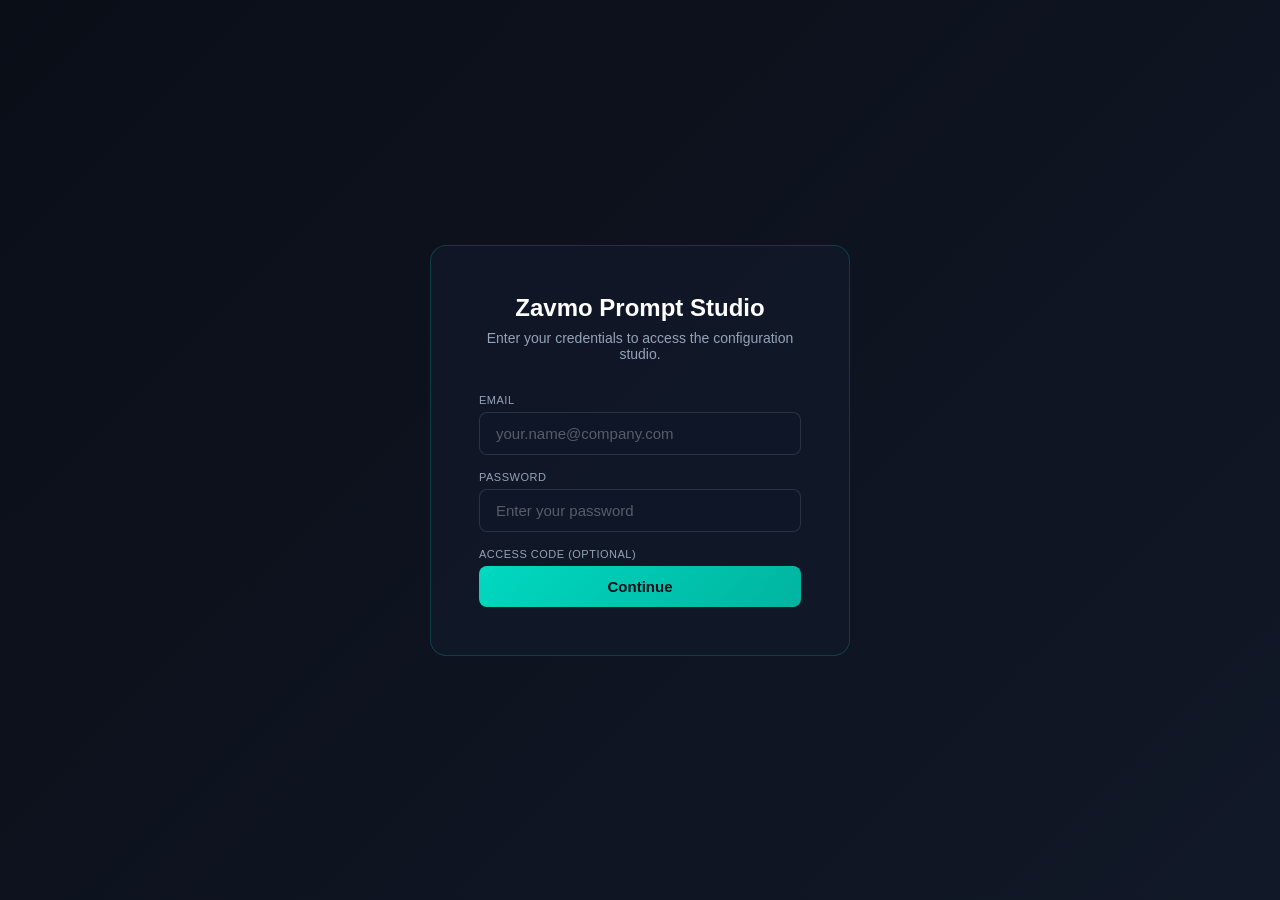
==== commit e8e4261a: "Add dark mode stylesheet and color scheme meta tag" ====
--- a/index.html
+++ b/index.html
@@ -5,6 +5,8 @@
     <meta name="viewport" content="width=device-width, initial-scale=1.0">
     <title>Zavmo - Prompt Configuration Studio</title>
     <link rel="stylesheet" href="css/styles.css">
+        <link rel="stylesheet" href="css/dark-force.css">
+        <meta name="color-scheme" content="dark">
 </head>
 <body>
     <!-- ACCESS GATE -->
@@ -27,40 +29,233 @@
         <!-- HEADER -->
         <header class="header">
             <div class="header-content">
-                <div class="logo-section">
+                <div class="logo-section" id="nav-home" style="cursor: pointer;" role="button" aria-label="Command Centre home">
                     <div class="logo">ZAVMO</div>
-                    <div class="logo-subtitle">Prompt Configuration Studio</div>
                 </div>
                 <nav class="nav-tabs">
-                    <button class="nav-tab active" data-tab="characters">Characters</button>
-                    <button class="nav-tab" data-tab="agent13" style="color: #00d9c0;">Agent 13</button>
-                    <button class="nav-tab" data-tab="sim-compare">Simulation & Comparison</button>
-                    <button class="nav-tab" data-tab="learning-specs">Learning Specs</button>
-                    <button class="nav-tab" data-tab="job-descriptions">Job Descriptions</button>
-                    <button class="nav-tab" data-tab="xapi-analytics">xAPI Analytics</button>
+                    <button class="nav-tab" data-tab="command-centre" style="color: #00d9c0; font-weight: 500;">ZAVMO</button>
+
+                    <div style="flex: 1; display: flex; align-items: center; justify-content: center; gap: 8px; margin: 0 32px;">
+                        <!-- Teaching Prompts (Characters) -->
+                        <button class="nav-icon" data-tab="characters" data-tooltip="Teaching Prompts" aria-label="Teaching Prompts — configure AI teaching character prompts">
+                            <svg viewBox="0 0 24 24"><path d="M20 21v-2a4 4 0 0 0-4-4H8a4 4 0 0 0-4 4v2"/><circle cx="12" cy="7" r="4"/></svg>
+                        </button>
+                        <!-- AI Reviewer (Agent 13) -->
+                        <button class="nav-icon teal-accent" data-tab="agent13" data-tooltip="AI Reviewer" aria-label="AI Reviewer — automated prompt quality analysis">
+                            <svg viewBox="0 0 24 24"><path d="M12 22s8-4 8-10V5l-8-3-8 3v7c0 6 8 10 8 10z"/></svg>
+                        </button>
+                        <!-- Test & Compare (Simulation) -->
+                        <button class="nav-icon" data-tab="sim-compare" data-tooltip="Test & Compare" aria-label="Test and Compare — simulate and compare teaching responses">
+                            <svg viewBox="0 0 24 24"><polyline points="16 3 21 3 21 8"/><line x1="4" y1="20" x2="21" y2="3"/><polyline points="21 16 21 21 16 21"/><line x1="15" y1="15" x2="21" y2="21"/><line x1="4" y1="4" x2="9" y2="9"/></svg>
+                        </button>
+                        <!-- Qualifications (Learning Specs) -->
+                        <button class="nav-icon" data-tab="learning-specs" data-tooltip="Qualifications" aria-label="Qualifications — browse OFQUAL and NOS specifications">
+                            <svg viewBox="0 0 24 24"><path d="M14 2H6a2 2 0 0 0-2 2v16a2 2 0 0 0 2 2h12a2 2 0 0 0 2-2V8z"/><polyline points="14 2 14 8 20 8"/><line x1="16" y1="13" x2="8" y2="13"/><line x1="16" y1="17" x2="8" y2="17"/></svg>
+                        </button>
+                        <!-- Job Roles (Job Descriptions) -->
+                        <button class="nav-icon" data-tab="job-descriptions" data-tooltip="Job Roles" aria-label="Job Roles — search and manage job descriptions">
+                            <svg viewBox="0 0 24 24"><rect x="2" y="7" width="20" height="14" rx="2" ry="2"/><path d="M16 21V5a2 2 0 0 0-2-2h-4a2 2 0 0 0-2 2v16"/></svg>
+                        </button>
+                        <!-- Learning Analytics (xAPI) -->
+                        <button class="nav-icon" data-tab="xapi-analytics" data-tooltip="Learning Analytics" aria-label="Learning Analytics — real-time xAPI learning data">
+                            <svg viewBox="0 0 24 24"><line x1="18" y1="20" x2="18" y2="10"/><line x1="12" y1="20" x2="12" y2="4"/><line x1="6" y1="20" x2="6" y2="14"/></svg>
+                        </button>
+                        <!-- Org Insights (Org Pulse) -->
+                        <button class="nav-icon" data-tab="org-pulse" data-tooltip="Org Insights" aria-label="Org Insights — organisation health and learning pulse">
+                            <svg viewBox="0 0 24 24"><polyline points="22 12 18 12 15 21 9 3 6 12 2 12"/></svg>
+                        </button>
+                        <!-- Team & Access (User Management) -->
+                        <button class="nav-icon" data-tab="user-management" data-tooltip="Team & Access" aria-label="Team and Access — manage users, invitations, and allocations">
+                            <svg viewBox="0 0 24 24"><path d="M17 21v-2a4 4 0 0 0-4-4H5a4 4 0 0 0-4 4v2"/><circle cx="9" cy="7" r="4"/><path d="M23 21v-2a4 4 0 0 0-3-3.87"/><path d="M16 3.13a4 4 0 0 1 0 7.75"/></svg>
+                        </button>
+                    </div>
+
+                    <!-- Profile — right justified -->
+                    <button class="nav-icon" data-tab="profile" data-tooltip="Profile" aria-label="Profile" style="margin-left: auto;">
+                        <svg viewBox="0 0 24 24"><circle cx="12" cy="12" r="10"/><circle cx="12" cy="10" r="3"/><path d="M6.168 18.849A4 4 0 0 1 10 16h4a4 4 0 0 1 3.834 2.855"/></svg>
+                    </button>
                 </nav>
             </div>
         </header>
 
         <!-- MAIN CONTENT -->
         <div class="main-content">
-            <!-- LEFT PANEL: CHARACTER PROMPTS -->
-            <!-- CHARACTERS PAGE (full-width, mirrors Agent 13 layout) -->
-            <div id="characters-page" style="width: 100%; overflow-y: auto;">
+            <!-- NEURAL NETWORK BACKGROUND CANVAS -->
+            <canvas id="cc-neural-canvas"></canvas>
+
+            <!-- COMMAND CENTRE PAGE (homepage) -->
+            <div id="command-centre-page" style="width: 100%; height: 100vh; display: none; overflow-y: auto;">
+                <!-- Centre stage greeting and chat -->
+                <div class="cc-centre-stage">
+                    <!-- GREETING -->
+                    <div class="cc-greeting">
+                        <div class="cc-greeting-text">Hello, <span class="cc-name">there</span></div>
+                        <div class="cc-greeting-sub">Welcome to the Command Centre</div>
+                    </div>
+
+                    <!-- FLOATING DIALOGUE BOX -->
+                    <div class="cc-console-wrapper">
+                        <div class="cc-console-label">Zavmo Intelligence</div>
+                        <div class="cc-chat-panel">
+                            <div class="cc-chat-messages" id="cc-chat-messages">
+                                <div class="cc-chat-msg zavmo" id="cc-welcome-msg">
+                                    Good morning. You have <strong class="cc-teal">1,247 active learners</strong> across your organisation today.
+                                    <span class="cc-insight-line" id="cc-insight-0">Engagement is up <span class="cc-teal">4.2%</span> this week — your best week since January.</span>
+                                    <span class="cc-insight-line" id="cc-insight-1"><span class="cc-teal">3 pending invitations</span> are awaiting approval for the Manchester cohort.</span>
+                                    <span class="cc-insight-line" id="cc-insight-2">Agent 13 has flagged <span class="cc-teal">2 learners</span> showing early signs of disengagement.</span>
+                                    <span class="cc-insight-line" id="cc-insight-3">Top performer this week: <span class="cc-teal">Customer Service L3, London</span> at 87% completion.</span>
+                                    <span class="cc-insight-line" id="cc-insight-4">Skills gap alert: <span class="cc-teal">Data Analysis</span> mastery is at 34% — down 3% from last month.</span>
+                                    <span class="cc-insight-line" id="cc-insight-5">Completion velocity has improved — learners are finishing <span class="cc-teal">2 days faster</span> on average.</span>
+                                    <span class="cc-insight-line" id="cc-insight-6"><span class="cc-teal">23 new starters</span> have no courses allocated yet. Shall I suggest some?</span>
+                                    <span class="cc-insight-line" id="cc-insight-7">Bloom's mastery: <span class="cc-teal">89%</span> at Remember, but only <span class="cc-teal">18%</span> reaching Create level.</span>
+                                </div>
+                            </div>
+                            <div class="cc-typing-indicator" id="cc-typing-indicator">
+                                <div class="cc-typing-dot"></div>
+                                <div class="cc-typing-dot"></div>
+                                <div class="cc-typing-dot"></div>
+                            </div>
+                            <div class="cc-chat-input-row">
+                                <input type="text" class="cc-chat-input" id="cc-chat-input" placeholder="Ask me anything about your organisation's learning..." aria-label="Ask Zavmo Intelligence a question">
+                                <button class="cc-chat-send" id="cc-chat-send" aria-label="Send message">Send</button>
+                            </div>
+                        </div>
+                    </div>
+                </div>
+            </div>
+
+            <!-- ORG PULSE PAGE -->
+            <div id="org-pulse-page" class="cc-tab-page cc-pulse-page" style="display: none;">
+                <div class="cc-pulse-header">
+                    <div class="cc-pulse-title">Organisation Pulse</div>
+                    <div class="cc-pulse-sub">Real-time overview of your organisation's learning health</div>
+                </div>
+
+                <div class="cc-kpi-row">
+                    <div class="cc-kpi-card">
+                        <div class="cc-kpi-label">Active Learners</div>
+                        <div class="cc-kpi-value">1,247</div>
+                        <div class="cc-kpi-change up">+12% vs last month</div>
+                    </div>
+                    <div class="cc-kpi-card">
+                        <div class="cc-kpi-label">Engagement Rate</div>
+                        <div class="cc-kpi-value">78%</div>
+                        <div class="cc-kpi-change up">+4.2% this week</div>
+                    </div>
+                    <div class="cc-kpi-card">
+                        <div class="cc-kpi-label">ROI Indicator</div>
+                        <div class="cc-kpi-value">3.2x<span class="cc-kpi-unit">return</span></div>
+                        <div class="cc-kpi-change up">+0.4x vs Q3</div>
+                    </div>
+                    <div class="cc-kpi-card">
+                        <div class="cc-kpi-label">Completion Velocity</div>
+                        <div class="cc-kpi-value">14<span class="cc-kpi-unit">days avg</span></div>
+                        <div class="cc-kpi-change up">-2 days faster</div>
+                    </div>
+                    <div class="cc-kpi-card">
+                        <div class="cc-kpi-label">Hours Saved</div>
+                        <div class="cc-kpi-value">2,840<span class="cc-kpi-unit">hrs</span></div>
+                        <div class="cc-kpi-change neutral">This quarter</div>
+                    </div>
+                </div>
+
+                <div class="cc-insight-grid">
+                    <div class="cc-insight-card">
+                        <div class="cc-insight-card-title">Bloom's Mastery Distribution</div>
+                        <div class="cc-bloom-ladder">
+                            <div class="cc-bloom-row"><div class="cc-bloom-label">Create</div><div class="cc-bloom-bar-track"><div class="cc-bloom-bar" style="width:18%"></div></div><div class="cc-bloom-pct">18%</div></div>
+                            <div class="cc-bloom-row"><div class="cc-bloom-label">Evaluate</div><div class="cc-bloom-bar-track"><div class="cc-bloom-bar" style="width:24%"></div></div><div class="cc-bloom-pct">24%</div></div>
+                            <div class="cc-bloom-row"><div class="cc-bloom-label">Analyse</div><div class="cc-bloom-bar-track"><div class="cc-bloom-bar" style="width:35%"></div></div><div class="cc-bloom-pct">35%</div></div>
+                            <div class="cc-bloom-row"><div class="cc-bloom-label">Apply</div><div class="cc-bloom-bar-track"><div class="cc-bloom-bar" style="width:52%"></div></div><div class="cc-bloom-pct">52%</div></div>
+                            <div class="cc-bloom-row"><div class="cc-bloom-label">Understand</div><div class="cc-bloom-bar-track"><div class="cc-bloom-bar" style="width:71%"></div></div><div class="cc-bloom-pct">71%</div></div>
+                            <div class="cc-bloom-row"><div class="cc-bloom-label">Remember</div><div class="cc-bloom-bar-track"><div class="cc-bloom-bar" style="width:89%"></div></div><div class="cc-bloom-pct">89%</div></div>
+                        </div>
+                    </div>
+
+                    <div class="cc-insight-card">
+                        <div class="cc-insight-card-title">Top Content This Week</div>
+                        <ul class="cc-pulse-list">
+                            <li><span>Health &amp; Safety L2</span><span class="cc-pl-val">342</span></li>
+                            <li><span>Customer Service L3</span><span class="cc-pl-val">287</span></li>
+                            <li><span>Leadership &amp; Mgmt L5</span><span class="cc-pl-val">198</span></li>
+                            <li><span>Digital Skills L2</span><span class="cc-pl-val">156</span></li>
+                            <li><span>Project Management L4</span><span class="cc-pl-val">134</span></li>
+                        </ul>
+                    </div>
+
+                    <div class="cc-insight-card">
+                        <div class="cc-insight-card-title">Top Learning Streams</div>
+                        <ul class="cc-pulse-list">
+                            <li><span>Compliance &amp; Regulation</span><span class="cc-pl-val">28%</span></li>
+                            <li><span>Leadership Development</span><span class="cc-pl-val">22%</span></li>
+                            <li><span>Technical Skills</span><span class="cc-pl-val">19%</span></li>
+                            <li><span>Customer Experience</span><span class="cc-pl-val">17%</span></li>
+                            <li><span>Digital Transformation</span><span class="cc-pl-val">14%</span></li>
+                        </ul>
+                    </div>
+
+                    <div class="cc-insight-card">
+                        <div class="cc-insight-card-title">Character Interactions</div>
+                        <div class="cc-char-grid">
+                            <div class="cc-char-dot"><div class="cc-char-dot-circle">BU</div><div class="cc-char-dot-label">Builder</div></div>
+                            <div class="cc-char-dot"><div class="cc-char-dot-circle">CO</div><div class="cc-char-dot-label">Coach</div></div>
+                            <div class="cc-char-dot"><div class="cc-char-dot-circle">NA</div><div class="cc-char-dot-label">Navigator</div></div>
+                            <div class="cc-char-dot"><div class="cc-char-dot-circle">EX</div><div class="cc-char-dot-label">Explorer</div></div>
+                            <div class="cc-char-dot"><div class="cc-char-dot-circle">CN</div><div class="cc-char-dot-label">Connector</div></div>
+                            <div class="cc-char-dot"><div class="cc-char-dot-circle">PR</div><div class="cc-char-dot-label">Practitioner</div></div>
+                            <div class="cc-char-dot"><div class="cc-char-dot-circle">AN</div><div class="cc-char-dot-label">Analyst</div></div>
+                            <div class="cc-char-dot"><div class="cc-char-dot-circle">CL</div><div class="cc-char-dot-label">Collaborator</div></div>
+                            <div class="cc-char-dot"><div class="cc-char-dot-circle">CT</div><div class="cc-char-dot-label">Catalyst</div></div>
+                            <div class="cc-char-dot"><div class="cc-char-dot-circle">EV</div><div class="cc-char-dot-label">Evaluator</div></div>
+                            <div class="cc-char-dot"><div class="cc-char-dot-circle">CE</div><div class="cc-char-dot-label">Certifier</div></div>
+                            <div class="cc-char-dot"><div class="cc-char-dot-circle">IN</div><div class="cc-char-dot-label">Integrator</div></div>
+                        </div>
+                    </div>
+
+                    <div class="cc-insight-card">
+                        <div class="cc-insight-card-title">Learners Pursuing Roles</div>
+                        <ul class="cc-pulse-list">
+                            <li><span>Financial Analyst</span><span class="cc-pl-val">89</span></li>
+                            <li><span>Project Manager</span><span class="cc-pl-val">76</span></li>
+                            <li><span>Team Leader</span><span class="cc-pl-val">64</span></li>
+                            <li><span>Data Analyst</span><span class="cc-pl-val">51</span></li>
+                            <li><span>Operations Manager</span><span class="cc-pl-val">43</span></li>
+                        </ul>
+                    </div>
+
+                    <div class="cc-insight-card">
+                        <div class="cc-insight-card-title">Skills Gap Analysis</div>
+                        <ul class="cc-pulse-list">
+                            <li><span>Communication</span><span class="cc-pl-val" style="color:#22c55e">82%</span></li>
+                            <li><span>H&amp;S Compliance</span><span class="cc-pl-val" style="color:#22c55e">79%</span></li>
+                            <li><span>Leadership</span><span class="cc-pl-val">58%</span></li>
+                            <li><span>Project Management</span><span class="cc-pl-val" style="color:#f59e0b">41%</span></li>
+                            <li><span>Data Analysis</span><span class="cc-pl-val" style="color:#ef4444">34%</span></li>
+                        </ul>
+                    </div>
+                </div>
+            </div>
+
+            <!-- USER MANAGEMENT PAGE (placeholder) -->
+            <div id="user-management-page" class="cc-tab-page cc-placeholder-page" style="display: none;">
+                <svg class="cc-placeholder-icon" viewBox="0 0 24 24"><path d="M17 21v-2a4 4 0 0 0-4-4H5a4 4 0 0 0-4 4v2"/><circle cx="9" cy="7" r="4"/><path d="M23 21v-2a4 4 0 0 0-3-3.87"/><path d="M16 3.13a4 4 0 0 1 0 7.75"/></svg>
+                <div class="cc-placeholder-title">User Management</div>
+                <div class="cc-placeholder-desc">Add users, manage teams, assign roles, and handle allocations and invitations. Coming soon.</div>
+            </div>
+
+            <!-- TEACHING PROMPTS PAGE (Characters) -->
+            <div id="characters-page" class="cc-page-container" style="width: 100%; overflow-y: auto;">
                 <div class="panel" style="width: 100%;">
-                    <div style="width: 100%; box-sizing: border-box; padding: 24px;">
-
-                        <!-- HEADER — Character Selector + Metadata -->
-                        <div style="display: flex; align-items: center; justify-content: space-between; margin-bottom: 32px; padding-bottom: 20px; border-bottom: 1px solid rgba(0,217,192,0.2);">
-                            <div style="display: flex; align-items: center; gap: 16px;">
-                                <div style="width: 48px; height: 48px; border-radius: 12px; background: rgba(0,217,192,0.15); display: flex; align-items: center; justify-content: center; font-size: 20px; color: #00d9c0;" id="colour-swatch">12</div>
-                                <div>
-                                    <h2 style="color: #ffffff; font-size: 22px; margin: 0;">Teaching Characters</h2>
-                                    <p style="color: rgba(255,255,255,0.5); font-size: 13px; margin: 4px 0 0 0;">12 pedagogical characters · Bloom's taxonomy progression · Personalised learning paths</p>
-                                </div>
-                            </div>
-                            <div style="display: flex; align-items: center; gap: 12px;">
-                                <select id="character-select" style="background: rgba(0,217,192,0.1); border: 1px solid rgba(0,217,192,0.3); color: #ffffff; padding: 8px 14px; border-radius: 8px; font-size: 13px; cursor: pointer; min-width: 240px;">
+                    <div style="width: 100%; box-sizing: border-box; padding: 32px 40px;">
+
+                        <!-- PAGE HEADER — Clean title + character selector -->
+                        <div class="cc-page-header">
+                            <div>
+                                <h2 class="cc-page-title">Teaching Prompts</h2>
+                                <p class="cc-page-subtitle">Configure the AI teaching characters that guide your learners. Each character has a unique voice, Bloom's level, and teaching style.</p>
+                            </div>
+                            <div class="cc-page-actions">
+                                <select id="character-select" class="cc-select">
                                     <option value="foundation-builder">The Foundation Builder</option>
                                     <option value="challenge-coach">The Challenge Coach</option>
                                     <option value="career-navigator">The Career Navigator</option>
@@ -74,81 +269,88 @@
                                     <option value="qualification-certifier">The Qualification Certifier</option>
                                     <option value="integrator">The Integrator</option>
                                 </select>
-                            </div>
-                        </div>
-
-                        <!-- CHARACTER METADATA -->
-                        <div style="display: grid; grid-template-columns: 1fr 1fr 1fr 1fr; gap: 16px; margin-bottom: 32px;">
-                            <div style="background: rgba(0,217,192,0.08); border: 1px solid rgba(0,217,192,0.2); border-radius: 12px; padding: 16px;">
-                                <div style="color: rgba(255,255,255,0.5); font-size: 11px; text-transform: uppercase; letter-spacing: 0.5px; margin-bottom: 6px;">Bloom's Level</div>
-                                <div style="color: #ffffff; font-size: 14px; font-weight: 500;" id="blooms-level">Remember, Understand</div>
-                            </div>
-                            <div style="background: rgba(0,217,192,0.08); border: 1px solid rgba(0,217,192,0.2); border-radius: 12px; padding: 16px;">
-                                <div style="color: rgba(255,255,255,0.5); font-size: 11px; text-transform: uppercase; letter-spacing: 0.5px; margin-bottom: 6px;">Intelligence Type</div>
-                                <div style="color: #ffffff; font-size: 14px; font-weight: 500;" id="intelligence-type">Foundation Building</div>
-                            </div>
-                            <div style="background: rgba(0,217,192,0.08); border: 1px solid rgba(0,217,192,0.2); border-radius: 12px; padding: 16px;">
-                                <div style="color: rgba(255,255,255,0.5); font-size: 11px; text-transform: uppercase; letter-spacing: 0.5px; margin-bottom: 6px;">Voice Pattern</div>
-                                <div style="color: #ffffff; font-size: 14px; font-weight: 500;" id="voice-pattern">Encouraging Mentor</div>
-                            </div>
-                            <div style="background: rgba(0,217,192,0.08); border: 1px solid rgba(0,217,192,0.2); border-radius: 12px; padding: 16px;">
-                                <div style="color: rgba(255,255,255,0.5); font-size: 11px; text-transform: uppercase; letter-spacing: 0.5px; margin-bottom: 6px;">Export / Import</div>
-                                <div style="display: flex; gap: 8px; flex-wrap: wrap;">
-                                    <button id="export-all-btn" style="background: rgba(0,217,192,0.15); border: 1px solid rgba(0,217,192,0.3); color: #00d9c0; padding: 4px 12px; border-radius: 6px; cursor: pointer; font-size: 12px;">Export All</button>
-                                    <button id="import-btn" style="background: rgba(255,255,255,0.1); border: 1px solid rgba(255,255,255,0.2); color: rgba(255,255,255,0.7); padding: 4px 12px; border-radius: 6px; cursor: pointer; font-size: 12px;">Import</button>
-                                    <button id="push-all-zavmo-btn" style="background: linear-gradient(135deg, #7c3aed, #00d9c0); border: none; color: #fff; padding: 4px 12px; border-radius: 6px; cursor: pointer; font-weight: 600; font-size: 12px;" title="Push all 12 character prompts + Teaching Charter to Zavmo">&#9889; Push All</button>
-                                </div>
-                            </div>
-                        </div>
-
-                        <!-- TEACHING CHARTER (first, like Agent 13 Charter) -->
-                        <div style="margin-bottom: 32px; background: rgba(0,217,192,0.05); border: 1px solid rgba(0,217,192,0.25); border-radius: 12px; padding: 24px;">
-                            <div style="display: flex; align-items: center; justify-content: space-between; margin-bottom: 16px;">
-                                <div style="display: flex; align-items: center; gap: 10px;">
-                                    <h3 style="color: #00d9c0; font-size: 14px; text-transform: uppercase; letter-spacing: 1px; margin: 0;">Teaching Charter</h3>
-                                    <span style="background: rgba(0,217,192,0.15); color: #00d9c0; font-size: 10px; padding: 2px 8px; border-radius: 4px; font-weight: 600;">MANDATORY</span>
-                                </div>
-                                <div style="display: flex; gap: 8px;">
-                                    <button id="charter-panel-header" style="background: rgba(0,217,192,0.15); border: 1px solid rgba(0,217,192,0.3); color: #00d9c0; padding: 6px 14px; border-radius: 6px; cursor: pointer; font-size: 12px;">Edit Charter</button>
-                                </div>
-                            </div>
-                            <p style="color: rgba(255,255,255,0.6); font-size: 12px; line-height: 1.6; margin: 0 0 16px 0;">This charter is appended to every API call for all 12 characters and Agent 13. It governs how all characters teach, assess, and respond. Edit here and it applies everywhere.</p>
-                            <!-- Read-only view -->
-                            <div id="charter-preview" style="background: rgba(0,0,0,0.3); border-radius: 8px; padding: 16px; max-height: 300px; overflow-y: auto;">
-                                <pre id="charter-preview-text" style="color: rgba(255,255,255,0.8); font-size: 12px; line-height: 1.7; margin: 0; white-space: pre-wrap; font-family: inherit;"></pre>
-                            </div>
-                            <!-- Edit view (hidden by default) -->
-                            <div id="charter-panel-body" style="display: none; margin-top: 16px;">
-                                <textarea class="prompt-textarea" id="teaching-charter-textarea" style="width: 100%; min-height: 400px; background: rgba(0,0,0,0.4); border: 1px solid rgba(0,217,192,0.3); border-radius: 8px; padding: 16px; color: rgba(255,255,255,0.9); font-size: 12px; line-height: 1.7; resize: vertical; font-family: inherit;" spellcheck="false" placeholder="Teaching Charter will appear here..."></textarea>
-                                <div style="display: flex; gap: 8px; margin-top: 12px; align-items: center;">
-                                    <button id="save-charter-btn" style="background: #00d9c0; border: none; color: #1a1a2e; padding: 8px 20px; border-radius: 6px; cursor: pointer; font-weight: 600; font-size: 12px;">Save Charter</button>
-                                    <button id="reset-charter-btn" style="background: rgba(255,255,255,0.1); border: 1px solid rgba(255,255,255,0.2); color: rgba(255,255,255,0.7); padding: 8px 20px; border-radius: 6px; cursor: pointer; font-size: 12px;">Reset to Default</button>
-                                    <span id="charter-save-status" style="display: none; color: #00d9c0; font-size: 12px; margin-left: 8px;">Charter saved successfully.</span>
-                                </div>
-                            </div>
-                        </div>
-
-                        <!-- CHARACTER SYSTEM PROMPT -->
-                        <div style="margin-bottom: 32px; background: rgba(0,217,192,0.03); border: 1px solid rgba(0,217,192,0.15); border-radius: 12px; padding: 24px;">
-                            <div style="display: flex; align-items: center; justify-content: space-between; margin-bottom: 16px;">
-                                <div style="display: flex; align-items: center; gap: 10px;">
-                                    <h3 style="color: #00d9c0; font-size: 14px; text-transform: uppercase; letter-spacing: 1px; margin: 0;">Character System Prompt</h3>
-                                    <span style="background: rgba(0,217,192,0.15); color: #00d9c0; font-size: 10px; padding: 2px 8px; border-radius: 4px; font-weight: 600;">EDITABLE</span>
-                                </div>
-                                <div style="display: flex; gap: 8px;">
-                                    <button id="save-prompt-btn" style="background: #00d9c0; border: none; color: #1a1a2e; padding: 6px 14px; border-radius: 6px; cursor: pointer; font-weight: 600; font-size: 12px;">Save Prompt</button>
-                                    <button id="copy-prompt-btn" style="background: rgba(0,217,192,0.15); border: 1px solid rgba(0,217,192,0.3); color: #00d9c0; padding: 6px 14px; border-radius: 6px; cursor: pointer; font-size: 12px;">Copy to Clipboard</button>
-                                    <button id="push-to-zavmo-btn" style="background: linear-gradient(135deg, #7c3aed, #00d9c0); border: none; color: #fff; padding: 6px 14px; border-radius: 6px; cursor: pointer; font-weight: 600; font-size: 12px; display: flex; align-items: center; gap: 6px;" title="Push this prompt to the live Zavmo application">&#9889; Push to Zavmo</button>
-                                </div>
-                            </div>
-                            <p style="color: rgba(255,255,255,0.6); font-size: 12px; line-height: 1.6; margin: 0 0 16px 0;">The system prompt for the selected character. The Teaching Charter above is automatically appended to this prompt in every API call.</p>
-                            <textarea class="prompt-textarea" id="prompt-textarea" style="width: 100%; min-height: 400px; background: rgba(0,0,0,0.4); border: 1px solid rgba(0,217,192,0.3); border-radius: 8px; padding: 16px; color: rgba(255,255,255,0.9); font-size: 12px; line-height: 1.7; resize: vertical; font-family: 'SF Mono', 'Fira Code', monospace;" spellcheck="false" placeholder="Character prompt will appear here..."></textarea>
+                                <button id="push-all-zavmo-btn" class="cc-btn-push" title="Push all 12 character prompts + Teaching Charter to Zavmo">Push All to Zavmo</button>
+                            </div>
+                        </div>
+
+                        <!-- CHARACTER AT A GLANCE — compact metadata strip -->
+                        <div class="cc-meta-strip">
+                            <div class="cc-meta-item">
+                                <span class="cc-meta-label">Bloom's Level</span>
+                                <span class="cc-meta-value" id="blooms-level">Remember, Understand</span>
+                            </div>
+                            <div class="cc-meta-divider"></div>
+                            <div class="cc-meta-item">
+                                <span class="cc-meta-label">Intelligence Type</span>
+                                <span class="cc-meta-value" id="intelligence-type">Foundation Building</span>
+                            </div>
+                            <div class="cc-meta-divider"></div>
+                            <div class="cc-meta-item">
+                                <span class="cc-meta-label">Voice Pattern</span>
+                                <span class="cc-meta-value" id="voice-pattern">Encouraging Mentor</span>
+                            </div>
+                            <div class="cc-meta-divider"></div>
+                            <div class="cc-meta-item" id="colour-swatch-wrap">
+                                <span class="cc-meta-label">Characters</span>
+                                <span class="cc-meta-value cc-meta-teal" id="colour-swatch">12</span>
+                            </div>
+                        </div>
+
+                        <!-- TEACHING CHARTER — always visible banner, expandable detail -->
+                        <div class="cc-charter-banner">
+                            <div class="cc-charter-banner-top">
+                                <div class="cc-charter-banner-info">
+                                    <svg class="cc-charter-icon" viewBox="0 0 24 24" width="18" height="18"><path d="M12 22s8-4 8-10V5l-8-3-8 3v7c0 6 8 10 8 10z"/></svg>
+                                    <div>
+                                        <div class="cc-charter-banner-title">Teaching Charter <span class="cc-charter-status">Active</span></div>
+                                        <div class="cc-charter-banner-preview" id="cc-charter-snippet">Applied to all 12 characters and Agent 13 on every API call. Governs how all characters teach, assess, and respond.</div>
+                                    </div>
+                                </div>
+                                <div class="cc-section-actions">
+                                    <button id="charter-toggle" class="cc-btn-secondary cc-btn-expand" role="button" aria-expanded="false" aria-controls="charter-body">
+                                        <span class="cc-expand-text">View Charter</span>
+                                        <svg class="cc-section-chevron" viewBox="0 0 24 24" width="14" height="14"><polyline points="6 9 12 15 18 9"/></svg>
+                                    </button>
+                                    <button id="charter-panel-header" class="cc-btn-secondary">Edit</button>
+                                    <button id="push-charter-btn" class="cc-btn-push" title="Push Teaching Charter to Zavmo">Push Charter</button>
+                                </div>
+                            </div>
+                            <div id="charter-body" class="cc-section-body cc-collapsed">
+                                <div id="charter-preview" class="cc-code-preview">
+                                    <pre id="charter-preview-text" class="cc-code-text"></pre>
+                                </div>
+                                <div id="charter-panel-body" style="display: none; margin-top: 16px;">
+                                    <textarea class="prompt-textarea" id="teaching-charter-textarea" class="cc-textarea" spellcheck="false" placeholder="Teaching Charter will appear here..."></textarea>
+                                    <div class="cc-btn-row">
+                                        <button id="save-charter-btn" class="cc-btn-primary">Save Charter</button>
+                                        <button id="reset-charter-btn" class="cc-btn-ghost">Reset to Default</button>
+                                        <span id="charter-save-status" class="cc-save-status">Charter saved successfully.</span>
+                                    </div>
+                                </div>
+                            </div>
+                        </div>
+
+                        <!-- CHARACTER SYSTEM PROMPT — the main working area -->
+                        <div class="cc-section-card cc-prompt-section">
+                            <div class="cc-section-header">
+                                <div class="cc-section-title-row">
+                                    <h3 class="cc-section-title">System Prompt</h3>
+                                    <span class="cc-badge cc-badge-edit">Editable</span>
+                                </div>
+                                <div class="cc-section-actions">
+                                    <button id="save-prompt-btn" class="cc-btn-primary">Save</button>
+                                    <button id="copy-prompt-btn" class="cc-btn-secondary">Copy</button>
+                                    <button id="push-to-zavmo-btn" class="cc-btn-push" title="Push this prompt to the live Zavmo application">Push to Zavmo</button>
+                                </div>
+                            </div>
+                            <p class="cc-section-desc">The system prompt for the selected character. The Teaching Charter is automatically appended to every API call.</p>
+                            <textarea class="prompt-textarea" id="prompt-textarea" class="cc-textarea cc-textarea-main" spellcheck="false" placeholder="Character prompt will appear here..."></textarea>
                         </div>
 
                     </div>
                 </div>
             </div>
-            <!-- END CHARACTERS PAGE -->
+            <!-- END TEACHING PROMPTS PAGE -->
 
             <!-- SIM & COMPARE PAGE (hidden by default) -->
             <div id="sim-compare-page" style="display: none; width: 100%; gap: 0; height: 100%; flex-direction: column;">
@@ -326,7 +528,7 @@
                                     <span class="lesson-unit-title" id="lesson-unit-title">Unit Title</span>
                                     <span class="lesson-learning-badge">Learning</span>
                                 </div>
-                                <div class="lesson-header-center">
+                                <div class="lesson-header-center" style="position: relative;">
                                     <div class="lesson-character-icon" id="lesson-character-icon">≋</div>
                                     <div class="lesson-character-badge">
                                         <div>
@@ -335,6 +537,8 @@
                                         </div>
                                         <button class="lesson-character-dropdown" id="lesson-character-dropdown">▼</button>
                                     </div>
+                                    <!-- Character selector dropdown -->
+                                    <div class="sim-char-dropdown" id="sim-char-dropdown"></div>
                                 </div>
                                 <div class="lesson-header-right">
                                     <button class="lesson-end-session-btn" id="end-session-btn">End Session</button>
@@ -534,6 +738,11 @@
                                     <option value="5">Level 5</option>
                                     <option value="6">Level 6</option>
                                 </select>
+                                <select id="ls-filter-source" class="jd-filter-dropdown" aria-label="Filter by source type">
+                                    <option value="">All Types</option>
+                                    <option value="qualification">Qualification</option>
+                                    <option value="skills">Skills</option>
+                                </select>
                             </div>
                         </div>
 
@@ -595,6 +804,9 @@
                                 <div class="ls-empty-text">Enter a keyword to explore OFQUAL qualifications, NOS standards, and job descriptions stored in Neo4j</div>
                             </div>
                         </div>
+
+                        <!-- Pagination -->
+                        <div id="ls-pagination" style="display: flex; justify-content: center; align-items: center; gap: 8px; margin-top: 24px; padding-bottom: 16px;"></div>
 
                     </div>
                 </div>
@@ -1722,6 +1934,7 @@
     <script src="js/data-qualifications.js"></script>
     <script src="js/data-characters.js"></script>
     <script src="js/app-core.js"></script>
+    <script src="js/page-command-centre.js"></script>
     <script src="js/page-learning-specs.js"></script>
     <script src="js/page-xapi-analytics.js"></script>
     <script src="js/page-job-descriptions.js"></script>
--- a/css/styles.css
+++ b/css/styles.css
@@ -896,6 +896,51 @@
     font-size: 16px;
     padding: 0;
     margin-left: 4px;
+}
+
+/* Simulation character selector dropdown */
+.sim-char-dropdown {
+    display: none;
+    position: absolute;
+    top: 100%;
+    left: 0;
+    margin-top: 6px;
+    min-width: 260px;
+    max-height: 400px;
+    overflow-y: auto;
+    background: #0d1e36;
+    border: 1px solid rgba(0, 217, 192, 0.25);
+    border-radius: 10px;
+    padding: 6px 0;
+    z-index: 200;
+    box-shadow: 0 8px 24px rgba(0,0,0,0.4);
+}
+.sim-char-dropdown.open { display: block; }
+
+.sim-char-dropdown-item {
+    display: flex;
+    align-items: center;
+    gap: 10px;
+    padding: 9px 16px;
+    cursor: pointer;
+    font-size: 13px;
+    color: #b8c5d6;
+    transition: background 0.15s;
+}
+.sim-char-dropdown-item:hover {
+    background: rgba(0, 217, 192, 0.08);
+    color: #ffffff;
+}
+.sim-char-dropdown-item.active {
+    background: rgba(0, 217, 192, 0.15);
+    color: #00d9c0;
+    font-weight: 600;
+}
+.sim-char-dot {
+    width: 8px;
+    height: 8px;
+    border-radius: 50%;
+    flex-shrink: 0;
 }
 
 .lesson-header-right {
@@ -3980,3 +4025,1048 @@
     .xa-goal-name, .xa-anomaly-msg { color: #333 !important; }
     .xa-btn-teal, .xa-btn-outline, #xa-export-pdf-btn { display: none !important; }
 }
+            --bg-primary: #0a1628;
+            --bg-secondary: #0d1e36;
+            --bg-card: rgba(13, 30, 54, 0.6);
+            --teal: #00d9c0;
+            --teal-glow: #00ffeb;
+            --text-primary: #ffffff;
+            --text-secondary: #b8c5d6;
+            --text-tertiary: #6b7c93;
+            --border-subtle: rgba(26, 58, 92, 0.5);
+        }
+
+        * { margin: 0; padding: 0; box-sizing: border-box; }
+
+        body {
+            font-family: -apple-system, BlinkMacSystemFont, "SF Pro Text", "Segoe UI", "Inter", sans-serif;
+            background: var(--bg-primary);
+            color: var(--text-primary);
+            height: 100vh;
+            overflow: hidden;
+        }
+
+        /* === AURORA BACKGROUND === */
+        body::before, body::after {
+            content: '';
+            position: fixed;
+            border-radius: 50%;
+            filter: blur(120px);
+            opacity: 0.12;
+            pointer-events: none;
+            z-index: 0;
+        }
+        body::before {
+            width: 600px; height: 600px;
+            background: radial-gradient(circle, var(--teal-glow), transparent 70%);
+            top: -200px; right: -100px;
+            animation: auroraFloat 25s ease-in-out infinite;
+        }
+        body::after {
+            width: 400px; height: 400px;
+            background: radial-gradient(circle, var(--teal), transparent 70%);
+            bottom: -100px; left: -50px;
+            animation: auroraFloat 20s ease-in-out infinite reverse;
+        }
+
+        @keyframes auroraFloat {
+            0%, 100% { transform: translate(0, 0) scale(1); }
+            33% { transform: translate(30px, -20px) scale(1.05); }
+            66% { transform: translate(-20px, 15px) scale(0.95); }
+        }
+
+        /* === TOP NAV === */
+        .top-nav {
+            position: fixed;
+            top: 0; left: 0; right: 0;
+            z-index: 100;
+            background: rgba(10, 22, 40, 0.95);
+            backdrop-filter: blur(20px);
+            -webkit-backdrop-filter: blur(20px);
+            border-bottom: 1px solid var(--border-subtle);
+            display: flex;
+            align-items: center;
+            padding: 0 24px;
+            height: 56px;
+        }
+
+        .nav-logo {
+            font-size: 18px;
+            font-weight: 300;
+            letter-spacing: 6px;
+            color: var(--text-primary);
+            text-transform: uppercase;
+            flex-shrink: 0;
+        }
+
+        /* Centre group: text label + icons */
+        .nav-centre {
+            flex: 1;
+            display: flex;
+            align-items: center;
+            justify-content: center;
+            gap: 4px;
+        }
+
+        /* Icon-only nav buttons */
+        .nav-icon {
+            width: 36px;
+            height: 36px;
+            border: none;
+            background: transparent;
+            border-radius: 8px;
+            cursor: pointer;
+            display: flex;
+            align-items: center;
+            justify-content: center;
+            transition: all 0.3s ease;
+            position: relative;
+        }
+        .nav-icon:hover { background: rgba(255,255,255,0.04); }
+        .nav-icon.active { background: rgba(0, 217, 192, 0.08); }
+        .nav-icon svg {
+            width: 18px;
+            height: 18px;
+            stroke: var(--text-tertiary);
+            stroke-width: 2;
+            fill: none;
+            stroke-linecap: round;
+            stroke-linejoin: round;
+            transition: stroke 0.3s ease;
+        }
+        .nav-icon:hover svg { stroke: var(--text-secondary); }
+        .nav-icon.active svg { stroke: var(--teal); }
+        .nav-icon.cc-teal-accent svg { stroke: var(--teal); }
+
+        /* Tooltip on hover */
+        .nav-icon::after {
+            content: attr(data-tooltip);
+            position: absolute;
+            top: 100%;
+            left: 50%;
+            transform: translateX(-50%);
+            margin-top: 6px;
+            padding: 5px 10px;
+            background: rgba(13, 30, 54, 0.95);
+            border: 1px solid var(--border-subtle);
+            border-radius: 6px;
+            font-size: 11px;
+            color: var(--text-secondary);
+            white-space: nowrap;
+            opacity: 0;
+            pointer-events: none;
+            transition: opacity 0.2s ease;
+            font-family: inherit;
+            z-index: 200;
+        }
+        .nav-icon:hover::after { opacity: 1; }
+
+        /* Profile button right-justified */
+        .nav-profile {
+            width: 36px;
+            height: 36px;
+            border: none;
+            background: transparent;
+            border-radius: 50%;
+            cursor: pointer;
+            display: flex;
+            align-items: center;
+            justify-content: center;
+            transition: all 0.3s ease;
+            flex-shrink: 0;
+            position: relative;
+        }
+        .nav-profile:hover { background: rgba(255,255,255,0.06); }
+        .nav-profile svg {
+            width: 20px;
+            height: 20px;
+            stroke: var(--text-tertiary);
+            stroke-width: 2;
+            fill: none;
+            stroke-linecap: round;
+            stroke-linejoin: round;
+            transition: stroke 0.3s ease;
+        }
+        .nav-profile:hover svg { stroke: var(--teal); }
+        .nav-profile::after {
+            content: attr(data-tooltip);
+            position: absolute;
+            top: 100%;
+            right: 0;
+            margin-top: 6px;
+            padding: 5px 10px;
+            background: rgba(13, 30, 54, 0.95);
+            border: 1px solid var(--border-subtle);
+            border-radius: 6px;
+            font-size: 11px;
+            color: var(--text-secondary);
+            white-space: nowrap;
+            opacity: 0;
+            pointer-events: none;
+            transition: opacity 0.2s ease;
+            font-family: inherit;
+            z-index: 200;
+        }
+        .nav-profile:hover::after { opacity: 1; }
+
+        /* === CENTRE STAGE === */
+        .cc-centre-stage {
+            height: 100vh;
+            display: flex;
+            flex-direction: column;
+            align-items: center;
+            justify-content: center;
+            padding-top: 56px; /* nav height */
+            position: relative;
+            z-index: 1;
+        }
+
+        /* === GREETING === */
+        .cc-greeting {
+            text-align: center;
+            margin-bottom: 32px;
+        }
+        .cc-greeting-text {
+            font-size: 28px;
+            font-weight: 300;
+            color: var(--text-primary);
+            letter-spacing: 0.5px;
+        }
+        .cc-greeting-text .cc-name { color: var(--teal); font-weight: 500; }
+        .cc-greeting-sub {
+            font-size: 14px;
+            color: var(--text-tertiary);
+            margin-top: 8px;
+        }
+
+        /* === FLOATING DIALOGUE BOX === */
+        .cc-console-wrapper {
+            width: 580px;
+            max-width: 90vw;
+            animation: consoleBreathe 6s ease-in-out infinite;
+        }
+
+        @keyframes consoleBreathe {
+            0%, 100% { transform: translateY(0) scale(1); }
+            50% { transform: translateY(-4.5px) scale(1.005); box-shadow: 0 20px 60px rgba(0, 217, 192, 0.06); }
+        }
+
+        .cc-console-label {
+            font-size: 10px;
+            font-weight: 600;
+            text-transform: uppercase;
+            letter-spacing: 3px;
+            color: var(--teal);
+            text-align: center;
+            margin-bottom: 10px;
+            opacity: 0.7;
+            animation: labelBreathe 6s ease-in-out infinite;
+        }
+
+        @keyframes labelBreathe {
+            0%, 100% { letter-spacing: 3px; opacity: 0.6; }
+            50% { letter-spacing: 3.5px; opacity: 0.8; }
+        }
+
+        .cc-chat-panel {
+            background: var(--bg-card);
+            backdrop-filter: blur(20px);
+            -webkit-backdrop-filter: blur(20px);
+            border: 1px solid var(--border-subtle);
+            border-radius: 16px;
+            overflow: hidden;
+            animation: panelBreathe 6s ease-in-out infinite;
+        }
+
+        @keyframes panelBreathe {
+            0%, 100% { border-color: rgba(26, 58, 92, 0.5); }
+            50% { border-color: rgba(0, 217, 192, 0.15); }
+        }
+
+        .cc-chat-messages {
+            min-height: 220px;
+            max-height: 280px;
+            overflow-y: auto;
+            padding: 24px;
+            display: flex;
+            flex-direction: column;
+            justify-content: center;
+            gap: 14px;
+            scrollbar-width: thin;
+            scrollbar-color: rgba(0,217,192,0.2) transparent;
+        }
+
+        .cc-chat-msg {
+            max-width: 90%;
+            padding: 12px 16px;
+            border-radius: 12px;
+            font-size: 14px;
+            line-height: 1.6;
+            color: var(--text-secondary);
+            align-self: center;
+            text-align: center;
+        }
+        .cc-chat-msg.zavmo {
+            background: rgba(0, 217, 192, 0.06);
+            border: 1px solid rgba(0, 217, 192, 0.12);
+        }
+        .cc-chat-msg.user {
+            align-self: flex-end;
+            background: rgba(26, 58, 92, 0.4);
+            border: 1px solid var(--border-subtle);
+        }
+        .cc-chat-msg strong { color: var(--text-primary); font-weight: 600; }
+        .cc-chat-msg .cc-teal { color: var(--teal); }
+
+        /* Typing indicator */
+        .cc-typing-indicator {
+            display: none;
+            align-self: flex-start;
+            padding: 12px 16px;
+            background: rgba(0, 217, 192, 0.06);
+            border: 1px solid rgba(0, 217, 192, 0.12);
+            border-radius: 12px;
+        }
+        .cc-typing-indicator.visible { display: flex; gap: 4px; align-items: center; }
+        .cc-typing-dot {
+            width: 5px; height: 5px;
+            background: var(--teal);
+            border-radius: 50%;
+            opacity: 0.4;
+            animation: typingPulse 1.4s ease-in-out infinite;
+        }
+        .cc-typing-dot:nth-child(2) { animation-delay: 0.2s; }
+        .cc-typing-dot:nth-child(3) { animation-delay: 0.4s; }
+        @keyframes typingPulse {
+            0%, 100% { opacity: 0.4; transform: scale(1); }
+            50% { opacity: 1; transform: scale(1.2); }
+        }
+
+        /* Scrolling insight lines — smooth JARVIS-style transitions */
+        .cc-insight-line {
+            display: block;
+            max-height: 0;
+            opacity: 0;
+            overflow: hidden;
+            transform: translateY(4px);
+            transition: max-height 0.8s cubic-bezier(0.4, 0, 0.2, 1),
+                        opacity 1s cubic-bezier(0.4, 0, 0.2, 1),
+                        transform 0.8s cubic-bezier(0.4, 0, 0.2, 1),
+                        margin 0.8s cubic-bezier(0.4, 0, 0.2, 1);
+            margin-top: 0;
+            font-size: 13px;
+            color: var(--text-secondary);
+            line-height: 1.5;
+        }
+        .cc-insight-line.visible {
+            max-height: 80px;
+            opacity: 1;
+            transform: translateY(0);
+            margin-top: 10px;
+        }
+        .cc-insight-line .cc-teal { color: var(--teal); font-weight: 600; }
+
+        .cc-chat-input-row {
+            display: flex;
+            gap: 10px;
+            padding: 14px 20px;
+            border-top: 1px solid var(--border-subtle);
+            background: rgba(10, 22, 40, 0.4);
+        }
+        .cc-chat-input {
+            flex: 1;
+            padding: 10px 14px;
+            border: 1px solid var(--border-subtle);
+            background: rgba(13, 30, 54, 0.6);
+            color: var(--text-primary);
+            font-size: 13px;
+            border-radius: 10px;
+            outline: none;
+            font-family: inherit;
+            transition: border-color 0.3s ease;
+        }
+        .cc-chat-input::placeholder { color: var(--text-tertiary); }
+        .cc-chat-input:focus { border-color: rgba(0, 217, 192, 0.4); }
+        .cc-chat-send {
+            padding: 10px 18px;
+            background: var(--teal);
+            color: var(--bg-primary);
+            border: none;
+            border-radius: 10px;
+            font-size: 13px;
+            font-weight: 600;
+            cursor: pointer;
+            font-family: inherit;
+            transition: all 0.3s ease;
+        }
+        .cc-chat-send:hover {
+            background: var(--teal-glow);
+            box-shadow: 0 0 16px rgba(0, 217, 192, 0.3);
+        }
+
+        /* (quick-start prompts moved to nav icons) */
+
+        /* === TAB PAGES === */
+        .cc-tab-page {
+            display: none;
+            height: 100vh;
+            padding-top: 56px;
+            overflow-y: auto;
+            position: relative;
+            z-index: 1;
+        }
+        .cc-tab-page.active { display: block; }
+
+        /* === ORG PULSE PAGE === */
+        .cc-pulse-page {
+            padding: 32px;
+        }
+        .cc-pulse-header {
+            margin-bottom: 28px;
+        }
+        .cc-pulse-title {
+            font-size: 22px;
+            font-weight: 600;
+            color: var(--text-primary);
+        }
+        .cc-pulse-sub {
+            font-size: 13px;
+            color: var(--text-tertiary);
+            margin-top: 4px;
+        }
+
+        /* KPI row */
+        .cc-kpi-row {
+            display: grid;
+            grid-template-columns: repeat(auto-fit, minmax(180px, 1fr));
+            gap: 16px;
+            margin-bottom: 28px;
+        }
+        .cc-kpi-card {
+            background: var(--bg-card);
+            backdrop-filter: blur(20px);
+            -webkit-backdrop-filter: blur(20px);
+            border: 1px solid var(--border-subtle);
+            border-radius: 14px;
+            padding: 20px;
+            transition: border-color 0.3s ease, box-shadow 0.3s ease;
+        }
+        .cc-kpi-card:hover {
+            border-color: rgba(0, 217, 192, 0.25);
+            box-shadow: 0 4px 20px rgba(0, 217, 192, 0.06);
+        }
+        .cc-kpi-label {
+            font-size: 11px;
+            font-weight: 600;
+            text-transform: uppercase;
+            letter-spacing: 0.5px;
+            color: var(--text-tertiary);
+            margin-bottom: 8px;
+        }
+        .cc-kpi-value {
+            font-size: 32px;
+            font-weight: 700;
+            color: var(--text-primary);
+            line-height: 1.1;
+        }
+        .cc-kpi-value .cc-kpi-unit {
+            font-size: 14px;
+            font-weight: 400;
+            color: var(--text-tertiary);
+            margin-left: 4px;
+        }
+        .cc-kpi-change {
+            font-size: 11px;
+            margin-top: 6px;
+        }
+        .cc-kpi-change.up { color: #22c55e; }
+        .cc-kpi-change.down { color: #ef4444; }
+        .cc-kpi-change.neutral { color: var(--text-tertiary); }
+
+        /* Insight cards grid */
+        .cc-insight-grid {
+            display: grid;
+            grid-template-columns: repeat(auto-fit, minmax(300px, 1fr));
+            gap: 16px;
+        }
+        .cc-insight-card {
+            background: var(--bg-card);
+            backdrop-filter: blur(20px);
+            -webkit-backdrop-filter: blur(20px);
+            border: 1px solid var(--border-subtle);
+            border-radius: 14px;
+            padding: 22px;
+            transition: border-color 0.3s ease, box-shadow 0.3s ease;
+        }
+        .cc-insight-card:hover {
+            border-color: rgba(0, 217, 192, 0.25);
+            box-shadow: 0 4px 20px rgba(0, 217, 192, 0.06);
+        }
+        .cc-insight-card-title {
+            font-size: 12px;
+            font-weight: 600;
+            text-transform: uppercase;
+            letter-spacing: 0.5px;
+            color: var(--text-tertiary);
+            margin-bottom: 14px;
+        }
+
+        /* Bloom's ladder (pulse page) */
+        .cc-bloom-ladder { margin-top: 4px; }
+        .cc-bloom-row {
+            display: flex;
+            align-items: center;
+            gap: 10px;
+            margin-bottom: 8px;
+        }
+        .cc-bloom-label {
+            font-size: 11px;
+            color: var(--text-tertiary);
+            width: 75px;
+            text-align: right;
+            text-transform: uppercase;
+            letter-spacing: 0.3px;
+        }
+        .cc-bloom-bar-track {
+            flex: 1;
+            height: 8px;
+            background: rgba(26, 58, 92, 0.5);
+            border-radius: 4px;
+            overflow: hidden;
+        }
+        .cc-bloom-bar {
+            height: 100%;
+            border-radius: 4px;
+            background: linear-gradient(90deg, var(--teal), var(--teal-glow));
+        }
+        .cc-bloom-pct {
+            font-size: 11px;
+            color: var(--text-secondary);
+            width: 34px;
+        }
+
+        /* List styles (pulse page) */
+        .cc-pulse-list { list-style: none; padding: 0; }
+        .cc-pulse-list li {
+            display: flex;
+            justify-content: space-between;
+            align-items: center;
+            padding: 8px 0;
+            font-size: 13px;
+            color: var(--text-secondary);
+            border-bottom: 1px solid rgba(26, 58, 92, 0.3);
+        }
+        .cc-pulse-list li:last-child { border-bottom: none; }
+        .cc-pulse-list .cc-pl-val { color: var(--teal); font-weight: 600; }
+
+        /* Character grid (pulse page) */
+        .cc-char-grid {
+            display: grid;
+            grid-template-columns: repeat(4, 1fr);
+            gap: 12px;
+        }
+        .cc-char-dot { text-align: center; }
+        .cc-char-dot-circle {
+            width: 40px; height: 40px;
+            border-radius: 50%;
+            background: var(--bg-secondary);
+            border: 2px solid var(--border-subtle);
+            display: flex;
+            align-items: center;
+            justify-content: center;
+            margin: 0 auto 6px;
+            font-size: 10px;
+            font-weight: 700;
+            color: var(--teal);
+            letter-spacing: 0.5px;
+            transition: border-color 0.3s ease;
+        }
+        .cc-char-dot:hover .cc-char-dot-circle {
+            border-color: rgba(0, 217, 192, 0.4);
+        }
+        .cc-char-dot-label {
+            font-size: 10px;
+            color: var(--text-tertiary);
+            line-height: 1.3;
+        }
+
+        /* Placeholder pages */
+        .cc-placeholder-page {
+            padding: 32px;
+            display: flex;
+            flex-direction: column;
+            align-items: center;
+            justify-content: center;
+            min-height: calc(100vh - 56px);
+            text-align: center;
+        }
+        .cc-placeholder-icon {
+            width: 48px; height: 48px;
+            stroke: var(--teal);
+            stroke-width: 1.5;
+            fill: none;
+            stroke-linecap: round;
+            stroke-linejoin: round;
+            opacity: 0.5;
+            margin-bottom: 16px;
+        }
+        .cc-placeholder-title {
+            font-size: 20px;
+            font-weight: 600;
+            color: var(--text-primary);
+            margin-bottom: 8px;
+        }
+        .cc-placeholder-desc {
+            font-size: 14px;
+            color: var(--text-tertiary);
+            max-width: 400px;
+            line-height: 1.6;
+        }
+
+        /* === NEURAL NETWORK CANVAS === */
+        #cc-neural-canvas {
+            position: fixed;
+            top: 0;
+            left: 0;
+            width: 100%;
+            height: 100%;
+            z-index: 0;
+            pointer-events: none;
+            opacity: 0.35;
+        }
+
+        /* ==========================================================
+           PHASE 2 — LIGHTENED PAGE STYLES
+           Shared classes for the cleaner, calmer page redesign.
+           All prefixed with cc- to avoid collisions.
+           ========================================================== */
+
+        /* --- Page-level layout --- */
+        .cc-page-container {
+            position: relative;
+            z-index: 1;
+        }
+
+        .cc-page-header {
+            display: flex;
+            align-items: flex-start;
+            justify-content: space-between;
+            margin-bottom: 32px;
+            padding-bottom: 24px;
+            border-bottom: 1px solid rgba(0, 217, 192, 0.12);
+            gap: 24px;
+            flex-wrap: wrap;
+        }
+
+        .cc-page-title {
+            color: #ffffff;
+            font-size: 24px;
+            font-weight: 600;
+            margin: 0 0 6px 0;
+            line-height: 1.2;
+        }
+
+        .cc-page-subtitle {
+            color: var(--text-secondary, #b8c5d6);
+            font-size: 14px;
+            margin: 0;
+            line-height: 1.6;
+            max-width: 520px;
+        }
+
+        .cc-page-actions {
+            display: flex;
+            align-items: center;
+            gap: 12px;
+            flex-wrap: wrap;
+        }
+
+        /* --- Select dropdown --- */
+        .cc-select {
+            background: rgba(0, 217, 192, 0.08);
+            border: 1px solid rgba(0, 217, 192, 0.25);
+            color: #ffffff;
+            padding: 10px 16px;
+            border-radius: 8px;
+            font-size: 13px;
+            cursor: pointer;
+            min-width: 240px;
+            transition: border-color 0.3s ease;
+        }
+        .cc-select:hover,
+        .cc-select:focus {
+            border-color: rgba(0, 217, 192, 0.5);
+            outline: none;
+        }
+
+        /* --- Button styles --- */
+        .cc-btn-group {
+            display: flex;
+            gap: 6px;
+        }
+
+        .cc-btn-primary {
+            background: #00d9c0;
+            border: none;
+            color: #0a1628;
+            padding: 8px 18px;
+            border-radius: 8px;
+            cursor: pointer;
+            font-weight: 600;
+            font-size: 13px;
+            transition: all 0.3s ease;
+        }
+        .cc-btn-primary:hover {
+            background: #00ffeb;
+            box-shadow: 0 0 16px rgba(0, 217, 192, 0.3);
+        }
+
+        .cc-btn-secondary {
+            background: rgba(0, 217, 192, 0.12);
+            border: 1px solid rgba(0, 217, 192, 0.25);
+            color: #00d9c0;
+            padding: 8px 18px;
+            border-radius: 8px;
+            cursor: pointer;
+            font-size: 13px;
+            transition: all 0.3s ease;
+        }
+        .cc-btn-secondary:hover {
+            background: rgba(0, 217, 192, 0.2);
+            border-color: rgba(0, 217, 192, 0.45);
+        }
+
+        .cc-btn-ghost {
+            background: rgba(255, 255, 255, 0.06);
+            border: 1px solid rgba(255, 255, 255, 0.15);
+            color: rgba(255, 255, 255, 0.65);
+            padding: 8px 18px;
+            border-radius: 8px;
+            cursor: pointer;
+            font-size: 13px;
+            transition: all 0.3s ease;
+        }
+        .cc-btn-ghost:hover {
+            background: rgba(255, 255, 255, 0.1);
+            color: rgba(255, 255, 255, 0.85);
+        }
+
+        .cc-btn-push {
+            background: linear-gradient(135deg, #7c3aed, #00d9c0);
+            border: none;
+            color: #fff;
+            padding: 8px 18px;
+            border-radius: 8px;
+            cursor: pointer;
+            font-weight: 600;
+            font-size: 13px;
+            transition: all 0.3s ease;
+        }
+        .cc-btn-push:hover {
+            box-shadow: 0 0 20px rgba(0, 217, 192, 0.3);
+            transform: translateY(-1px);
+        }
+
+        .cc-btn-row {
+            display: flex;
+            gap: 8px;
+            margin-top: 12px;
+            align-items: center;
+        }
+
+        /* --- Metadata strip (horizontal, compact) --- */
+        .cc-meta-strip {
+            display: flex;
+            align-items: center;
+            gap: 0;
+            margin-bottom: 28px;
+            padding: 14px 24px;
+            background: rgba(0, 217, 192, 0.04);
+            border: 1px solid rgba(0, 217, 192, 0.12);
+            border-radius: 12px;
+        }
+
+        .cc-meta-item {
+            display: flex;
+            flex-direction: column;
+            gap: 3px;
+            flex: 1;
+            padding: 0 20px;
+        }
+        .cc-meta-item:first-child {
+            padding-left: 0;
+        }
+
+        .cc-meta-label {
+            color: rgba(255, 255, 255, 0.4);
+            font-size: 10px;
+            text-transform: uppercase;
+            letter-spacing: 0.8px;
+        }
+
+        .cc-meta-value {
+            color: #ffffff;
+            font-size: 14px;
+            font-weight: 500;
+        }
+
+        .cc-meta-teal {
+            color: #00d9c0;
+            font-weight: 600;
+        }
+
+        .cc-meta-divider {
+            width: 1px;
+            height: 28px;
+            background: rgba(0, 217, 192, 0.15);
+            flex-shrink: 0;
+        }
+
+        /* --- Charter banner (always visible, prominent) --- */
+        .cc-charter-banner {
+            margin-bottom: 24px;
+            background: linear-gradient(135deg, rgba(0, 217, 192, 0.06) 0%, rgba(13, 30, 54, 0.8) 100%);
+            border: 1px solid rgba(0, 217, 192, 0.2);
+            border-radius: 14px;
+            padding: 18px 24px;
+            position: relative;
+            overflow: hidden;
+        }
+        .cc-charter-banner::before {
+            content: '';
+            position: absolute;
+            top: 0;
+            left: 0;
+            right: 0;
+            height: 2px;
+            background: linear-gradient(90deg, transparent, #00d9c0, transparent);
+            opacity: 0.6;
+        }
+
+        .cc-charter-banner-top {
+            display: flex;
+            align-items: center;
+            justify-content: space-between;
+            gap: 16px;
+        }
+
+        .cc-charter-banner-info {
+            display: flex;
+            align-items: center;
+            gap: 14px;
+            flex: 1;
+            min-width: 0;
+        }
+
+        .cc-charter-icon {
+            fill: none;
+            stroke: #00d9c0;
+            stroke-width: 2;
+            stroke-linecap: round;
+            stroke-linejoin: round;
+            flex-shrink: 0;
+            opacity: 0.8;
+        }
+
+        .cc-charter-banner-title {
+            color: #ffffff;
+            font-size: 14px;
+            font-weight: 600;
+            margin-bottom: 3px;
+            display: flex;
+            align-items: center;
+            gap: 8px;
+        }
+
+        .cc-charter-status {
+            background: rgba(0, 217, 192, 0.15);
+            color: #00d9c0;
+            font-size: 10px;
+            padding: 2px 8px;
+            border-radius: 4px;
+            font-weight: 600;
+            text-transform: uppercase;
+            letter-spacing: 0.5px;
+        }
+
+        .cc-charter-banner-preview {
+            color: var(--text-secondary, #b8c5d6);
+            font-size: 12px;
+            line-height: 1.5;
+            opacity: 0.7;
+        }
+
+        .cc-btn-expand {
+            display: flex;
+            align-items: center;
+            gap: 6px;
+        }
+
+        /* --- Section cards (charter, prompt) --- */
+        .cc-section-card {
+            margin-bottom: 24px;
+            background: rgba(13, 30, 54, 0.6);
+            backdrop-filter: blur(20px);
+            -webkit-backdrop-filter: blur(20px);
+            border: 1px solid rgba(26, 58, 92, 0.5);
+            border-radius: 16px;
+            padding: 24px;
+            transition: border-color 0.4s ease;
+        }
+        .cc-section-card:hover {
+            border-color: rgba(0, 217, 192, 0.2);
+        }
+
+        .cc-section-header {
+            display: flex;
+            align-items: center;
+            justify-content: space-between;
+            gap: 16px;
+        }
+
+        .cc-section-title-row {
+            display: flex;
+            align-items: center;
+            gap: 10px;
+        }
+
+        .cc-section-title {
+            color: #ffffff;
+            font-size: 15px;
+            font-weight: 600;
+            margin: 0;
+            letter-spacing: 0.3px;
+        }
+
+        .cc-section-chevron {
+            fill: none;
+            stroke: rgba(255, 255, 255, 0.4);
+            stroke-width: 2;
+            stroke-linecap: round;
+            stroke-linejoin: round;
+            transition: transform 0.3s ease;
+            flex-shrink: 0;
+        }
+        [aria-expanded="true"] .cc-section-chevron {
+            transform: rotate(180deg);
+        }
+
+        .cc-section-actions {
+            display: flex;
+            gap: 8px;
+        }
+
+        .cc-badge {
+            background: rgba(0, 217, 192, 0.1);
+            color: rgba(0, 217, 192, 0.7);
+            font-size: 11px;
+            padding: 3px 10px;
+            border-radius: 6px;
+            font-weight: 500;
+        }
+
+        .cc-badge-edit {
+            background: rgba(255, 255, 255, 0.08);
+            color: rgba(255, 255, 255, 0.5);
+        }
+
+        .cc-section-desc {
+            color: rgba(255, 255, 255, 0.5);
+            font-size: 13px;
+            line-height: 1.6;
+            margin: 12px 0 16px 0;
+        }
+
+        /* --- Collapsible body --- */
+        .cc-section-body {
+            overflow: hidden;
+            max-height: 2000px;
+            opacity: 1;
+            transition: max-height 0.5s cubic-bezier(0.4, 0, 0.2, 1),
+                        opacity 0.4s ease,
+                        margin-top 0.4s ease;
+            margin-top: 16px;
+        }
+        .cc-section-body.cc-collapsed {
+            max-height: 0;
+            opacity: 0;
+            margin-top: 0;
+        }
+
+        /* --- Code preview --- */
+        .cc-code-preview {
+            background: rgba(0, 0, 0, 0.25);
+            border-radius: 10px;
+            padding: 16px;
+            max-height: 280px;
+            overflow-y: auto;
+        }
+
+        .cc-code-text {
+            color: rgba(255, 255, 255, 0.75);
+            font-size: 12px;
+            line-height: 1.7;
+            margin: 0;
+            white-space: pre-wrap;
+            font-family: inherit;
+        }
+
+        /* --- Textareas --- */
+        .cc-textarea {
+            width: 100%;
+            min-height: 400px;
+            background: rgba(0, 0, 0, 0.3);
+            border: 1px solid rgba(0, 217, 192, 0.2);
+            border-radius: 10px;
+            padding: 16px;
+            color: rgba(255, 255, 255, 0.9);
+            font-size: 12px;
+            line-height: 1.7;
+            resize: vertical;
+            font-family: inherit;
+            transition: border-color 0.3s ease;
+        }
+        .cc-textarea:focus {
+            border-color: rgba(0, 217, 192, 0.45);
+            outline: none;
+        }
+
+        .cc-textarea-main {
+            font-family: 'SF Mono', 'Fira Code', monospace;
+        }
+
+        .cc-save-status {
+            display: none;
+            color: #00d9c0;
+            font-size: 12px;
+            margin-left: 8px;
+        }
+
+        /* --- Responsive: stack on smaller screens --- */
+        @media (max-width: 768px) {
+            .cc-page-header {
+                flex-direction: column;
+            }
+            .cc-meta-strip {
+                flex-direction: column;
+                gap: 12px;
+                padding: 16px;
+            }
+            .cc-meta-divider {
+                width: 100%;
+                height: 1px;
+            }
+            .cc-meta-item {
+                padding: 0;
+            }
+        }
+
+        /* === REDUCED MOTION === */
+        @media (prefers-reduced-motion: reduce) {
+            *, *::before, *::after {
+                animation-duration: 0.01ms !important;
+                animation-iteration-count: 1 !important;
+                transition-duration: 0.01ms !important;
+            }
+            #cc-neural-canvas { display: none; }
+        }
--- a/css/dark-force.css
+++ b/css/dark-force.css
@@ -0,0 +1,61 @@
+/* DARK MODE LOCK — Zavmo Command Centre — 24 March 2026 */
+html { color-scheme: dark only; }
+body { background-color: #0a0e17 !important; color: #e2e8f0 !important; }
+#access-gate { background: linear-gradient(135deg, #0a0e17 0%, #111827 100%) !important; color: #e2e8f0 !important; }
+.gate-card { background: rgba(17, 24, 39, 0.95) !important; color: #e2e8f0 !important; border: 1px solid rgba(0, 217, 192, 0.2) !important; }
+.gate-card h1 { color: #ffffff !important; }
+.gate-card p, .gate-card label { color: #94a3b8 !important; }
+.gate-card input { background: rgba(15, 23, 42, 0.8) !important; color: #e2e8f0 !important; border-color: rgba(100, 116, 139, 0.3) !important; }
+.gate-card button { background: linear-gradient(135deg, #00d9c0, #00b4a0) !important; color: #0a0e17 !important; }
+.header { background: rgba(10, 14, 23, 0.95) !important; border-bottom: 1px solid rgba(0, 217, 192, 0.15) !important; }
+.nav-icon svg { stroke: #94a3b8 !important; fill: none !important; }
+.nav-icon:hover svg, .nav-icon.active svg { stroke: #00d9c0 !important; }
+.nav-icon.teal-accent svg, .nav-icon.cc-teal-accent svg { stroke: #00d9c0 !important; }
+.nav-tab { color: #00d9c0 !important; }
+.nav-icon::after { background: rgba(15, 23, 42, 0.95) !important; color: #e2e8f0 !important; border: 1px solid rgba(0, 217, 192, 0.2) !important; }
+.main-content { background: #0a0e17 !important; }
+.cc-centre-stage { color: #e2e8f0 !important; }
+.cc-greeting-text { color: #ffffff !important; }
+.cc-greeting-sub { color: #94a3b8 !important; }
+.cc-console-wrapper { background: rgba(15, 23, 42, 0.6) !important; border: 1px solid rgba(0, 217, 192, 0.15) !important; }
+.cc-console-label { color: #00d9c0 !important; }
+.cc-chat-panel { background: rgba(10, 14, 23, 0.8) !important; }
+.cc-chat-msg { color: #e2e8f0 !important; }
+.cc-insight-line { color: #94a3b8 !important; }
+.cc-kpi-row { background: rgba(15, 23, 42, 0.4) !important; border: 1px solid rgba(100, 116, 139, 0.15) !important; }
+.cc-kpi-label { color: #94a3b8 !important; }
+.cc-kpi-value { color: #ffffff !important; }
+.cc-char-grid .char-card, .char-card { background: rgba(15, 23, 42, 0.6) !important; border: 1px solid rgba(100, 116, 139, 0.2) !important; color: #e2e8f0 !important; }
+.char-card:hover { border-color: rgba(0, 217, 192, 0.4) !important; }
+.cc-pulse-page { background: rgba(15, 23, 42, 0.4) !important; color: #e2e8f0 !important; }
+.cc-bloom-ladder { color: #e2e8f0 !important; }
+.cc-placeholder-page { background: rgba(15, 23, 42, 0.4) !important; color: #94a3b8 !important; }
+#characters-page { color: #e2e8f0 !important; }
+.panel, .card, .section-panel { background: rgba(15, 23, 42, 0.6) !important; color: #e2e8f0 !important; border-color: rgba(100, 116, 139, 0.2) !important; }
+input, textarea, select { background: rgba(15, 23, 42, 0.8) !important; color: #e2e8f0 !important; border-color: rgba(100, 116, 139, 0.3) !important; }
+button { color: inherit; }
+::-webkit-scrollbar { width: 6px; height: 6px; }
+::-webkit-scrollbar-track { background: #0a0e17; }
+::-webkit-scrollbar-thumb { background: rgba(100, 116, 139, 0.3); border-radius: 3px; }
+::-webkit-scrollbar-thumb:hover { background: rgba(100, 116, 139, 0.5); }
+.prompt-editor, .system-prompt-editor, #system-prompt { background: rgba(10, 14, 23, 0.9) !important; color: #e2e8f0 !important; }
+.chat-container, .chat-messages { background: rgba(10, 14, 23, 0.8) !important; color: #e2e8f0 !important; }
+.chat-input { background: rgba(15, 23, 42, 0.8) !important; color: #e2e8f0 !important; }
+.toast { background: rgba(15, 23, 42, 0.95) !important; color: #e2e8f0 !important; border: 1px solid rgba(0, 217, 192, 0.2) !important; }
+.tab-bar, .sub-tabs, .content-tabs { background: rgba(10, 14, 23, 0.6) !important; }
+.tab-bar button, .sub-tabs button, .content-tabs button { color: #94a3b8 !important; }
+.tab-bar button.active, .sub-tabs button.active, .content-tabs button.active { color: #00d9c0 !important; }
+.interaction-card { background: rgba(15, 23, 42, 0.6) !important; color: #e2e8f0 !important; }
+.xapi-feed, .xapi-feed-item { background: rgba(15, 23, 42, 0.4) !important; color: #e2e8f0 !important; }
+#qual-panel-header, #qual-panel-body { background: rgba(15, 23, 42, 0.6) !important; color: #e2e8f0 !important; }
+#agent13-page { color: #e2e8f0 !important; }
+.modal-overlay { background: rgba(0, 0, 0, 0.7) !important; }
+.modal-content { background: #111827 !important; color: #e2e8f0 !important; border: 1px solid rgba(0, 217, 192, 0.2) !important; }
+.charter-section, .charter-panel { background: rgba(15, 23, 42, 0.6) !important; color: #e2e8f0 !important; }
+table { color: #e2e8f0 !important; }
+th { background: rgba(15, 23, 42, 0.8) !important; color: #94a3b8 !important; border-color: rgba(100, 116, 139, 0.2) !important; }
+td { background: rgba(10, 14, 23, 0.4) !important; border-color: rgba(100, 116, 139, 0.1) !important; }
+#profile-page { color: #e2e8f0 !important; }
+.cc-teal, .teal-accent, .cc-teal-accent { color: #00d9c0 !important; }
+a { color: #00d9c0 !important; }
+a:hover { color: #33e6d1 !important; }
